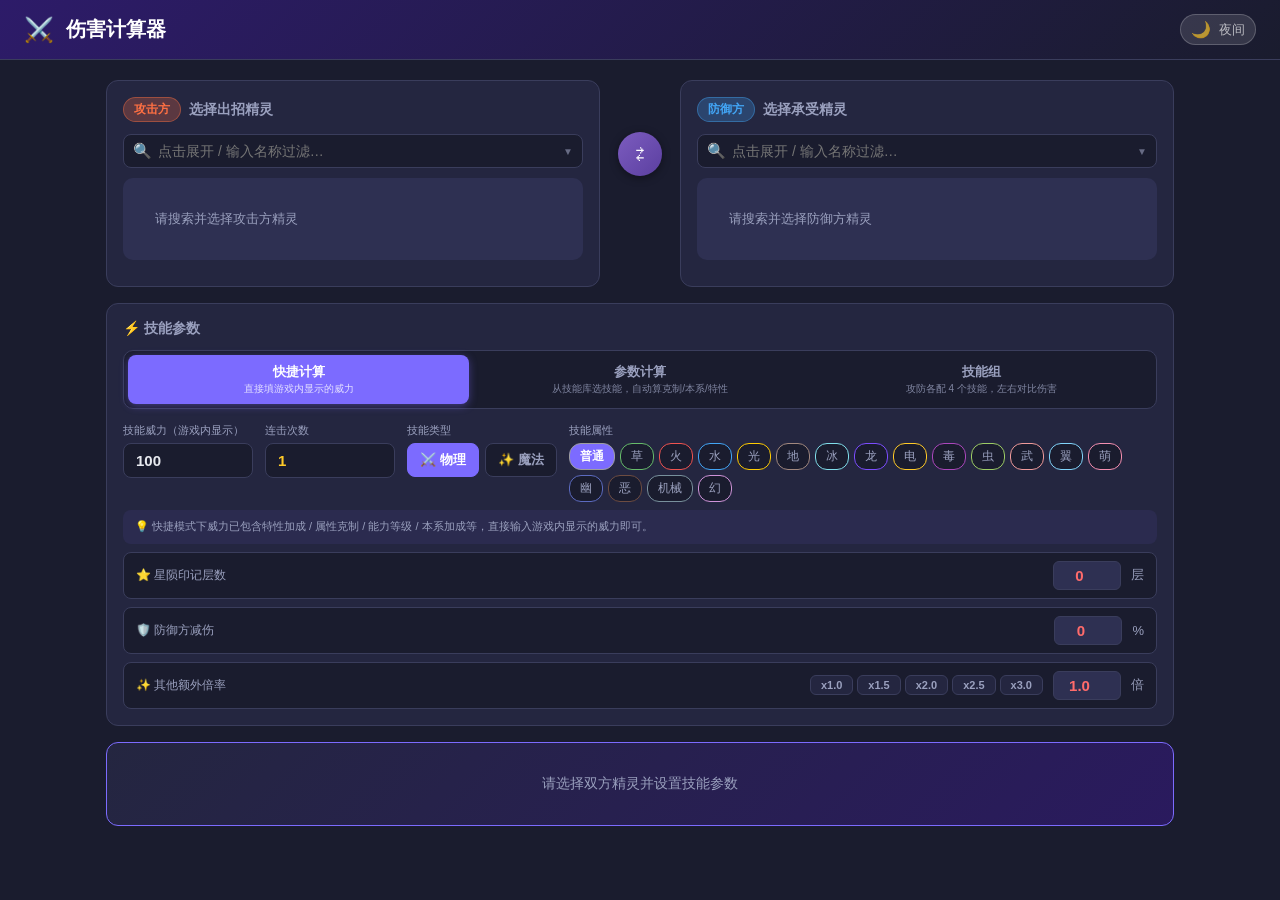
==== 9178.html @ 61784888 "修复2：9178.html 正式加入 data/spirit_skills.js 引用（技能过滤生效）" ====
<!DOCTYPE html>
<html lang="zh-CN">
<head>
  <meta charset="UTF-8">
  <meta name="viewport" content="width=device-width, initial-scale=1.0">
  <title>伤害计算器</title>
  <meta name="description" content="洛克王国 PVP 伤害计算器（精简版）：选精灵、调性格个体、配技能，即时算出伤害与击杀线。数据来自 BWiki 精灵图鉴。">
  <meta name="theme-color" content="#1a1c2e">
  <link rel="stylesheet" href="css/head.css">
</head>
<body>

<header>
  <div style="font-size:24px">⚔️</div>
  <div style="display:flex;flex-direction:column;gap:2px">
    <h1>伤害计算器</h1>
  </div>
  <div class="header-actions">
    <div class="theme-toggle" onclick="toggleTheme()">
      <span class="tt-icon" id="theme-icon">🌙</span>
      <span id="theme-label">夜间</span>
    </div>
  </div>
</header>

<div class="main">
  <div class="panels">
    <!-- 攻击方 -->
    <div class="panel" id="atk-panel">
      <div class="panel-header">
        <span class="panel-badge badge-atk">攻击方</span>
        <span class="panel-title">选择出招精灵</span>
      </div>
      <div class="search-wrap" id="atk-search-wrap">
        <span class="search-icon">🔍</span>
        <input class="search-input" id="atk-search" placeholder="点击展开 / 输入名称过滤…" autocomplete="off">
        <span class="search-arrow" id="atk-search-arrow">▼</span>
        <div class="dropdown" id="atk-dropdown"></div>
      </div>
      <div class="spirit-card" id="atk-card">
        <div class="no-spirit">请搜索并选择攻击方精灵</div>
      </div>
      <div class="nature-iv-row" id="atk-nature-row" style="display:none">
        <div class="niv-field" style="flex:1;min-width:100%">
          <div class="niv-label">性格</div>
          <select class="niv-select" id="atk-nature" onchange="recalcStats('atk');calc()">
            <option value="neutral">普通（无修正）</option>
            <optgroup label="+生命">
              <option value="沉默">沉默（+生命 -物攻）</option>
              <option value="平和">平和（+生命 -魔攻）</option>
              <option value="忧郁">忧郁（+生命 -物防）</option>
              <option value="粗心">粗心（+生命 -魔防）</option>
              <option value="踏实">踏实（+生命 -速度）</option>
            </optgroup>
            <optgroup label="+物攻">
              <option value="大胆">大胆（+物攻 -物防）</option>
              <option value="调皮">调皮（+物攻 -魔防）</option>
              <option value="勇敢">勇敢（+物攻 -速度）</option>
              <option value="逞强">逞强（+物攻 -生命）</option>
              <option value="固执">固执（+物攻 -魔攻）</option>
            </optgroup>
            <optgroup label="+魔攻">
              <option value="聪明">聪明（+魔攻 -物攻）</option>
              <option value="专注">专注（+魔攻 -物防）</option>
              <option value="偏执">偏执（+魔攻 -魔防）</option>
              <option value="冷静">冷静（+魔攻 -速度）</option>
              <option value="理性">理性（+魔攻 -生命）</option>
            </optgroup>
            <optgroup label="+速度">
              <option value="胆小">胆小（+速度 -物攻）</option>
              <option value="开朗">开朗（+速度 -魔攻）</option>
              <option value="急躁">急躁（+速度 -物防）</option>
              <option value="莽撞">莽撞（+速度 -魔防）</option>
              <option value="热情">热情（+速度 -生命）</option>
            </optgroup>
            <optgroup label="+物防">
              <option value="稳重">稳重（+物防 -物攻）</option>
              <option value="天真">天真（+物防 -魔攻）</option>
              <option value="悠闲">悠闲（+物防 -速度）</option>
              <option value="懒散">懒散（+物防 -魔防）</option>
              <option value="坦率">坦率（+物防 -生命）</option>
            </optgroup>
            <optgroup label="+魔防">
              <option value="警惕">警惕（+魔防 -物攻）</option>
              <option value="害羞">害羞（+魔防 -魔攻）</option>
              <option value="温顺">温顺（+魔防 -物防）</option>
              <option value="慎重">慎重（+魔防 -速度）</option>
              <option value="焦虑">焦虑（+魔防 -生命）</option>
            </optgroup>
          </select>
        </div>
      </div>
      <div class="stats-grid" id="atk-stats" style="display:none">
        <div class="stat-box active-atk" id="atk-stat-patk" onclick="setAtkStat('patk')" title="使用物攻出招">
          <div class="stat-left"><div class="stat-label">物攻</div><div class="stat-value atk-color" id="val-atk-patk">—</div><div class="stat-base" id="base-atk-patk"></div></div><div class="stat-iv-wrap"><div class="stat-iv-label">个体</div><button class="stat-iv-btn" id="atk-iv-patk" value="60" title="物攻个体值(0/60)，点击切换" onclick="event.stopPropagation();toggleIV('atk-iv-patk','atk')">60</button></div>
        </div>
        <div class="stat-box" id="atk-stat-matk" onclick="setAtkStat('matk')" title="使用魔攻出招">
          <div class="stat-left"><div class="stat-label">魔攻</div><div class="stat-value atk-color" id="val-atk-matk">—</div><div class="stat-base" id="base-atk-matk"></div></div><div class="stat-iv-wrap"><div class="stat-iv-label">个体</div><button class="stat-iv-btn" id="atk-iv-matk" value="60" title="魔攻个体值(0/60)，点击切换" onclick="event.stopPropagation();toggleIV('atk-iv-matk','atk')">60</button></div>
        </div>
        <div class="stat-box" style="cursor:default">
          <div class="stat-left"><div class="stat-label">速度</div><div class="stat-value" id="val-atk-spd">—</div><div class="stat-base" id="base-atk-spd"></div></div><div class="stat-iv-wrap"><div class="stat-iv-label">个体</div><button class="stat-iv-btn" id="atk-iv-spd" value="60" title="速度个体值(0/60)，点击切换" onclick="event.stopPropagation();toggleIV('atk-iv-spd','atk')">60</button></div>
        </div>
        <div class="stat-box" style="cursor:default">
          <div class="stat-left"><div class="stat-label">HP</div><div class="stat-value" id="val-atk-hp">—</div><div class="stat-base" id="base-atk-hp"></div></div><div class="stat-iv-wrap"><div class="stat-iv-label">个体</div><button class="stat-iv-btn" id="atk-iv-hp" value="0" title="HP个体值(0/60)，点击切换" onclick="event.stopPropagation();toggleIV('atk-iv-hp','atk')">0</button></div>
        </div>
        <div class="stat-box" style="cursor:default">
          <div class="stat-left"><div class="stat-label">物防</div><div class="stat-value" id="val-atk-pdef">—</div><div class="stat-base" id="base-atk-pdef"></div></div><div class="stat-iv-wrap"><div class="stat-iv-label">个体</div><button class="stat-iv-btn" id="atk-iv-pdef" value="0" title="物防个体值(0/60)，点击切换" onclick="event.stopPropagation();toggleIV('atk-iv-pdef','atk')">0</button></div>
        </div>
        <div class="stat-box" style="cursor:default">
          <div class="stat-left"><div class="stat-label">魔防</div><div class="stat-value" id="val-atk-mdef">—</div><div class="stat-base" id="base-atk-mdef"></div></div><div class="stat-iv-wrap"><div class="stat-iv-label">个体</div><button class="stat-iv-btn" id="atk-iv-mdef" value="0" title="魔防个体值(0/60)，点击切换" onclick="event.stopPropagation();toggleIV('atk-iv-mdef','atk')">0</button></div>
        </div>
      </div>
      <div class="level-row" id="atk-level-row" style="display:none">
        <span class="level-label">攻击能力等级</span>
        <button class="level-btn" onclick="changeLevel('atk','atk',-1)">−</button>
        <span class="level-val" id="atk-atklevel-val">0</span>
        <button class="level-btn" onclick="changeLevel('atk','atk',1)">+</button>
        <span class="level-multiplier" id="atk-atklevel-mult">×1.00</span>
      </div>
    </div>

    <!-- 交换 -->
    <div class="swap-col">
      <button class="swap-btn" onclick="swapSpirits()" title="交换攻防精灵">⇄</button>
    </div>

    <!-- 防御方 -->
    <div class="panel" id="def-panel">
      <div class="panel-header">
        <span class="panel-badge badge-def">防御方</span>
        <span class="panel-title">选择承受精灵</span>
      </div>
      <div class="search-wrap" id="def-search-wrap">
        <span class="search-icon">🔍</span>
        <input class="search-input" id="def-search" placeholder="点击展开 / 输入名称过滤…" autocomplete="off">
        <span class="search-arrow" id="def-search-arrow">▼</span>
        <div class="dropdown" id="def-dropdown"></div>
      </div>
      <div class="spirit-card" id="def-card">
        <div class="no-spirit">请搜索并选择防御方精灵</div>
      </div>
      <div class="nature-iv-row" id="def-nature-row" style="display:none">
        <div class="niv-field" style="flex:1;min-width:100%">
          <div class="niv-label">性格</div>
          <select class="niv-select" id="def-nature" onchange="recalcStats('def');calc()">
            <option value="neutral">普通（无修正）</option>
            <optgroup label="+生命">
              <option value="沉默">沉默（+生命 -物攻）</option>
              <option value="平和">平和（+生命 -魔攻）</option>
              <option value="忧郁">忧郁（+生命 -物防）</option>
              <option value="粗心">粗心（+生命 -魔防）</option>
              <option value="踏实">踏实（+生命 -速度）</option>
            </optgroup>
            <optgroup label="+物攻">
              <option value="大胆">大胆（+物攻 -物防）</option>
              <option value="调皮">调皮（+物攻 -魔防）</option>
              <option value="勇敢">勇敢（+物攻 -速度）</option>
              <option value="逞强">逞强（+物攻 -生命）</option>
              <option value="固执">固执（+物攻 -魔攻）</option>
            </optgroup>
            <optgroup label="+魔攻">
              <option value="聪明">聪明（+魔攻 -物攻）</option>
              <option value="专注">专注（+魔攻 -物防）</option>
              <option value="偏执">偏执（+魔攻 -魔防）</option>
              <option value="冷静">冷静（+魔攻 -速度）</option>
              <option value="理性">理性（+魔攻 -生命）</option>
            </optgroup>
            <optgroup label="+速度">
              <option value="胆小">胆小（+速度 -物攻）</option>
              <option value="开朗">开朗（+速度 -魔攻）</option>
              <option value="急躁">急躁（+速度 -物防）</option>
              <option value="莽撞">莽撞（+速度 -魔防）</option>
              <option value="热情">热情（+速度 -生命）</option>
            </optgroup>
            <optgroup label="+物防">
              <option value="稳重">稳重（+物防 -物攻）</option>
              <option value="天真">天真（+物防 -魔攻）</option>
              <option value="悠闲">悠闲（+物防 -速度）</option>
              <option value="懒散">懒散（+物防 -魔防）</option>
              <option value="坦率">坦率（+物防 -生命）</option>
            </optgroup>
            <optgroup label="+魔防">
              <option value="警惕">警惕（+魔防 -物攻）</option>
              <option value="害羞">害羞（+魔防 -魔攻）</option>
              <option value="温顺">温顺（+魔防 -物防）</option>
              <option value="慎重">慎重（+魔防 -速度）</option>
              <option value="焦虑">焦虑（+魔防 -生命）</option>
            </optgroup>
          </select>
        </div>
      </div>
      <div class="stats-grid" id="def-stats" style="display:none">
        <div class="stat-box active-def" id="def-stat-pdef" onclick="setDefStat('pdef')" title="使用物防承受">
          <div class="stat-left"><div class="stat-label">物防</div><div class="stat-value def-color" id="val-def-pdef">—</div><div class="stat-base" id="base-def-pdef"></div></div><div class="stat-iv-wrap"><div class="stat-iv-label">个体</div><button class="stat-iv-btn" id="def-iv-def" value="0" title="物防个体值(0/60)，点击切换" onclick="event.stopPropagation();toggleIV('def-iv-def','def')">0</button></div>
        </div>
        <div class="stat-box" id="def-stat-mdef" onclick="setDefStat('mdef')" title="使用魔防承受">
          <div class="stat-left"><div class="stat-label">魔防</div><div class="stat-value def-color" id="val-def-mdef">—</div><div class="stat-base" id="base-def-mdef"></div></div><div class="stat-iv-wrap"><div class="stat-iv-label">个体</div><button class="stat-iv-btn" id="def-iv-mdef" value="0" title="魔防个体值(0/60)，点击切换" onclick="event.stopPropagation();toggleIV('def-iv-mdef','def')">0</button></div>
        </div>
        <div class="stat-box" style="cursor:default">
          <div class="stat-left"><div class="stat-label">速度</div><div class="stat-value" id="val-def-spd">—</div><div class="stat-base" id="base-def-spd"></div></div><div class="stat-iv-wrap"><div class="stat-iv-label">个体</div><button class="stat-iv-btn" id="def-iv-spd" value="0" title="速度个体值(0/60)，点击切换" onclick="event.stopPropagation();toggleIV('def-iv-spd','def')">0</button></div>
        </div>
        <div class="stat-box" style="cursor:default">
          <div class="stat-left"><div class="stat-label">HP</div><div class="stat-value" id="val-def-hp">—</div><div class="stat-base" id="base-def-hp"></div></div><div class="stat-iv-wrap"><div class="stat-iv-label">个体</div><button class="stat-iv-btn" id="def-iv-hp" value="60" title="HP个体值(0/60)，点击切换" onclick="event.stopPropagation();toggleIV('def-iv-hp','def')">60</button></div>
        </div>
        <div class="stat-box" style="cursor:default">
          <div class="stat-left"><div class="stat-label">物攻</div><div class="stat-value" id="val-def-patk">—</div><div class="stat-base" id="base-def-patk"></div></div><div class="stat-iv-wrap"><div class="stat-iv-label">个体</div><button class="stat-iv-btn" id="def-iv-patk" value="0" title="物攻个体值(0/60)，点击切换" onclick="event.stopPropagation();toggleIV('def-iv-patk','def')">0</button></div>
        </div>
        <div class="stat-box" style="cursor:default">
          <div class="stat-left"><div class="stat-label">魔攻</div><div class="stat-value" id="val-def-matk">—</div><div class="stat-base" id="base-def-matk"></div></div><div class="stat-iv-wrap"><div class="stat-iv-label">个体</div><button class="stat-iv-btn" id="def-iv-matk" value="0" title="魔攻个体值(0/60)，点击切换" onclick="event.stopPropagation();toggleIV('def-iv-matk','def')">0</button></div>
        </div>
      </div>
      <div class="level-row" id="def-level-row" style="display:none">
        <span class="level-label">防御能力等级</span>
        <button class="level-btn" onclick="changeLevel('def','def',-1)">−</button>
        <span class="level-val" id="def-deflevel-val">0</span>
        <button class="level-btn" onclick="changeLevel('def','def',1)">+</button>
        <span class="level-multiplier" id="def-deflevel-mult">×1.00</span>
      </div>
    </div>
  </div>

  <!-- 技能参数 -->
  <div class="skill-panel">
    <h3>⚡ 技能参数</h3>
    <div class="mode-tabs">
      <button class="mode-tab active" id="tab-modea" onclick="switchMode('A')">
        快捷计算
        <span class="tab-sub">直接填游戏内显示的威力</span>
      </button>
      <button class="mode-tab" id="tab-modeb" onclick="switchMode('B')">
        参数计算
        <span class="tab-sub">从技能库选技能，自动算克制/本系/特性</span>
      </button>
      <button class="mode-tab" id="tab-modefull" onclick="switchMode('FULL')">
        技能组
        <span class="tab-sub">攻防各配 4 个技能，左右对比伤害</span>
      </button>
    </div>

    <!-- 模式 A -->
    <div class="mode-section active" id="section-modea">
      <div class="skill-row">
        <div class="skill-field" style="flex:0 0 130px">
          <div class="field-label">技能威力（游戏内显示）</div>
          <input class="field-input" id="power-input" type="number" min="1" max="9999" value="100" oninput="calc()">
        </div>
        <div class="skill-field" style="flex:0 0 110px">
          <div class="field-label">连击次数</div>
          <input class="field-input" id="hits-input" type="number" min="1" max="10" value="1" oninput="calc()" style="color:#ffca28">
        </div>
        <div class="skill-field" style="flex:0 0 150px">
          <div class="field-label">技能类型</div>
          <div class="atk-toggle">
            <button class="atk-toggle-btn active" id="btn-physical" onclick="setSkillType('physical')">⚔️ 物理</button>
            <button class="atk-toggle-btn" id="btn-magical" onclick="setSkillType('magical')">✨ 魔法</button>
          </div>
        </div>
        <div class="skill-field">
          <div class="field-label">技能属性</div>
          <div class="type-selector" id="skill-type-selector-a"></div>
        </div>
      </div>
      <div class="tip-box">💡 快捷模式下威力已包含特性加成 / 属性克制 / 能力等级 / 本系加成等，直接输入游戏内显示的威力即可。</div>
      <div class="reduce-row">
        <span class="reduce-label">⭐ 星陨印记层数</span>
        <input class="reduce-input" type="number" id="star-marks-a" min="0" max="100" value="0" oninput="calc()" placeholder="0">
        <span style="font-size:13px;color:var(--text2)">层</span>
      </div>
      <div class="reduce-row">
        <span class="reduce-label">🛡️ 防御方减伤</span>
        <input class="reduce-input" type="number" id="def-reduce" min="0" max="99" value="0" oninput="calc()" placeholder="0">
        <span style="font-size:13px;color:var(--text2)">%</span>
      </div>
      <div class="reduce-row">
        <span class="reduce-label">✨ 其他额外倍率</span>
        <div style="display:flex;gap:4px">
          <button class="quick-mult-btn" onclick="document.getElementById('extra-mult-a').value=1.0;calc()">x1.0</button>
          <button class="quick-mult-btn" onclick="document.getElementById('extra-mult-a').value=1.5;calc()">x1.5</button>
          <button class="quick-mult-btn" onclick="document.getElementById('extra-mult-a').value=2.0;calc()">x2.0</button>
          <button class="quick-mult-btn" onclick="document.getElementById('extra-mult-a').value=2.5;calc()">x2.5</button>
          <button class="quick-mult-btn" onclick="document.getElementById('extra-mult-a').value=3.0;calc()">x3.0</button>
        </div>
        <input class="reduce-input" type="number" id="extra-mult-a" min="0.1" max="10" step="0.05" value="1.0" oninput="calc()">
        <span style="font-size:13px;color:var(--text2)">倍</span>
      </div>
    </div>

    <!-- 模式 B -->
    <div class="mode-section" id="section-modeb">
      <div class="skill-row">
        <div class="skill-field">
          <div class="field-label">从技能库选择技能</div>
          <div class="skill-lib-wrap" id="skill-combo-wrap">
            <div style="position:relative">
              <input class="skill-lib-search" id="skill-combo-input" placeholder="点击展开 / 输入名称过滤…" autocomplete="off" oninput="onSkillComboInput()" onfocus="onSkillComboFocus()" readonly style="padding-right:28px;cursor:pointer">
              <span style="position:absolute;right:10px;top:50%;transform:translateY(-50%);font-size:10px;opacity:.5;pointer-events:none" id="skill-combo-arrow">▼</span>
            </div>
            <div class="skill-lib-dropdown" id="skill-combo-dropdown"></div>
          </div>
          <div id="skill-selected-info" style="font-size:12px;color:var(--text2);margin-top:5px">未选择技能</div>
        </div>
        <div class="skill-field" style="flex:0 0 150px">
          <div class="field-label">技能类型（自动同步）</div>
          <div class="atk-toggle">
            <button class="atk-toggle-btn active" id="btn-physical-b" onclick="setSkillType('physical')">⚔️ 物理</button>
            <button class="atk-toggle-btn" id="btn-magical-b" onclick="setSkillType('magical')">✨ 魔法</button>
          </div>
        </div>
        <div class="skill-field">
          <div class="field-label">技能属性（自动同步）</div>
          <div class="type-selector" id="skill-type-selector-b"></div>
        </div>
      </div>

      <div style="display:flex;flex-wrap:wrap;align-items:flex-start;gap:10px;margin-top:10px">
        <div class="mult-box" style="flex:0 0 150px">
          <div class="mult-box-label">基础威力（技能库）</div>
          <input class="mult-box-input" type="number" id="base-power-b" value="100" min="1" max="9999" oninput="calc()" style="color:var(--atk-color)">
        </div>
        <div class="mult-box" style="flex:0 0 110px">
          <div class="mult-box-label">连击次数</div>
          <input class="mult-box-input" type="number" id="hits-input-b" value="1" min="1" max="10" oninput="calc()" style="color:#ffca28">
        </div>
        <div class="mult-box" style="flex:0 0 110px">
          <div class="mult-box-label">其他额外倍率</div>
          <input class="mult-box-input" type="number" id="extra-mult-b" min="0.1" max="10" step="0.05" value="1.0" oninput="calc()">
        </div>
        <div id="power-tip-b" class="power-tip-box" style="flex:1;min-width:220px;display:none"></div>
      </div>

      <!-- 特性双面板 -->
      <div class="trait-panels-row">
        <div class="trait-panel trait-panel-atk">
          <div class="trait-panel-header">⚡ 攻方特性（自动判断）</div>
          <div class="trait-panel-body">
            <div class="trait-name-row atk-color" id="trait-atk-name-b">暂无特性</div>
            <div class="trait-desc-text" id="trait-atk-desc-b">选择攻击方精灵后自动显示</div>
            <div class="trait-mult-row">
              <span class="trait-mult-label">特性倍率</span>
              <input class="trait-mult-input atk" type="number" id="trait-mult-b" value="1.0" min="0" max="10" step="0.05" oninput="calc()">
              <button class="trait-reset-btn" onclick="document.getElementById('trait-mult-b').value=1.0;calc()">重置</button>
            </div>
            <div class="trait-cond-area" id="trait-atk-cond-b"></div>
          </div>
        </div>
        <div class="trait-panel trait-panel-def">
          <div class="trait-panel-header">🛡️ 防方特性（自动判断）</div>
          <div class="trait-panel-body">
            <div class="trait-name-row def-color" id="trait-def-name-b">暂无特性</div>
            <div class="trait-desc-text" id="trait-def-desc-b">选择防御方精灵后自动显示</div>
            <div class="trait-mult-row">
              <span class="trait-mult-label">特性倍率</span>
              <input class="trait-mult-input def" type="number" id="trait-def-mult-b" value="1.0" min="0" max="10" step="0.05" oninput="calc()">
              <button class="trait-reset-btn" onclick="document.getElementById('trait-def-mult-b').value=1.0;calc()">重置</button>
            </div>
            <div class="trait-cond-area" id="trait-def-cond-b"></div>
          </div>
        </div>
      </div>

      <!-- 自动同步倍率 -->
      <div class="mult-grid" style="grid-template-columns:repeat(4,1fr)">
        <div class="mult-box">
          <div class="mult-box-label">属性克制倍率（自动）</div>
          <input class="mult-box-input" type="number" id="type-eff-b" value="1.0" min="0" max="3" step="0.25" oninput="calc()" style="color:#ff6464">
        </div>
        <div class="mult-box">
          <div class="mult-box-label">本系加成 STAB（自动）</div>
          <input class="mult-box-input" type="number" id="stab-mult-b" value="1.0" min="0.1" max="5" step="0.05" oninput="calc()" style="color:#ffd700">
        </div>
        <div class="mult-box">
          <div class="mult-box-label">攻击能级倍率（自动）</div>
          <input class="mult-box-input" type="number" id="atk-level-mult-b" value="1.0" min="0.1" max="5" step="0.05" oninput="calc()" style="color:var(--accent)">
        </div>
        <div class="mult-box">
          <div class="mult-box-label">防御能级倍率（自动）</div>
          <input class="mult-box-input" type="number" id="def-level-mult-b" value="1.0" min="0.1" max="5" step="0.05" oninput="calc()" style="color:var(--def-color)">
        </div>
      </div>
      <div class="tip-box">💡 上面四项在选精灵 / 切属性 / 调能力等级时自动填入，也可手动改。双重克制上限 ×3，双重抵抗下限 ×0.25。</div>

      <div class="reduce-row">
        <span class="reduce-label">⭐ 星陨印记层数</span>
        <input class="reduce-input" type="number" id="star-marks-b" min="0" max="100" value="0" oninput="calc()" placeholder="0">
        <span style="font-size:13px;color:var(--text2)">层</span>
      </div>
      <div class="reduce-row">
        <span class="reduce-label">🛡️ 防御方减伤</span>
        <input class="reduce-input" type="number" id="def-reduce-b" min="0" max="99" value="0" oninput="calc()" placeholder="0">
        <span style="font-size:13px;color:var(--text2)">%</span>
      </div>
    </div>

    <!-- 模式 FULL：技能组 -->
    <div class="mode-section" id="section-modefull">
      <div class="full-skill-panel">
        <div class="full-skill-side">
          <div class="full-skill-side-title">⚔️ 攻击方技能 <span id="full-atk-name" style="color:var(--atk-color);font-weight:700">未选择精灵</span></div>
          <div id="full-atk-skills"></div>
        </div>
        <div class="full-skill-side">
          <div class="full-skill-side-title">🛡️ 防御方技能 <span id="full-def-name" style="color:var(--def-color);font-weight:700">未选择精灵</span></div>
          <div id="full-def-skills"></div>
        </div>
      </div>

      <!-- 特性双面板（技能组） -->
      <div class="trait-panels-row" style="margin-top:12px">
        <div class="trait-panel trait-panel-atk">
          <div class="trait-panel-header">⚡ 攻方特性（自动判断）</div>
          <div class="trait-panel-body">
            <div class="trait-name-row atk-color" id="trait-atk-name-full">暂无特性</div>
            <div class="trait-desc-text" id="trait-atk-desc-full">选择攻击方精灵后自动显示</div>
            <div class="trait-mult-row">
              <span class="trait-mult-label">特性倍率</span>
              <input class="trait-mult-input atk" type="number" id="trait-mult-full" value="1.0" min="0" max="10" step="0.05" oninput="calcFull()">
              <button class="trait-reset-btn" onclick="document.getElementById('trait-mult-full').value=1.0;calcFull()">重置</button>
            </div>
            <div class="trait-cond-area" id="trait-atk-cond-full"></div>
          </div>
        </div>
        <div class="trait-panel trait-panel-def">
          <div class="trait-panel-header">🛡️ 防方特性（自动判断）</div>
          <div class="trait-panel-body">
            <div class="trait-name-row def-color" id="trait-def-name-full">暂无特性</div>
            <div class="trait-desc-text" id="trait-def-desc-full">选择防御方精灵后自动显示</div>
            <div class="trait-mult-row">
              <span class="trait-mult-label">特性倍率</span>
              <input class="trait-mult-input def" type="number" id="trait-def-mult-full" value="1.0" min="0" max="10" step="0.05" oninput="calcFull()">
              <button class="trait-reset-btn" onclick="document.getElementById('trait-def-mult-full').value=1.0;calcFull()">重置</button>
            </div>
            <div class="trait-cond-area" id="trait-def-cond-full"></div>
          </div>
        </div>
      </div>
      <div style="display:flex;flex-wrap:wrap;gap:8px;margin-top:8px;align-items:flex-end">
        <div class="mult-box" style="min-width:110px;flex:0 0 auto">
          <div class="mult-box-label">其他额外倍率</div>
          <input class="mult-box-input" type="number" id="extra-mult-full" value="1.0" min="0.1" max="10" step="0.05" oninput="calcFull()">
        </div>
        <div class="mult-box" style="min-width:110px;flex:0 0 auto">
          <div class="mult-box-label">⭐ 星陨印记层数</div>
          <input class="mult-box-input" type="number" id="star-marks-full" min="0" max="100" value="0" oninput="calcFull()" placeholder="0">
        </div>
        <div class="mult-box" style="min-width:110px;flex:0 0 auto">
          <div class="mult-box-label">🛡️ 防御方减伤 %</div>
          <input class="mult-box-input" type="number" id="def-reduce-full" min="0" max="99" value="0" oninput="calcFull()" placeholder="0">
        </div>
        <div class="trait-hint-box" style="flex:1;min-width:160px">
          <b>💡</b> 攻防双方的 4 个技能都会按各自属性/本系/克制/特性独立计算。<br>
          点击任一技能行看详细拆解；防御方技能会用于「偏振」类特性的自动判定。
        </div>
      </div>
      <div class="result-panel" id="full-result-panel" style="margin-top:16px">
        <div style="color:var(--text2);font-size:14px;text-align:center;padding:12px">请选择双方精灵并配置技能</div>
      </div>
    </div>
  </div>

  <!-- 结果 -->
  <div class="result-panel" id="result-panel">
    <div style="color:var(--text2);font-size:14px;text-align:center;padding:12px">请选择双方精灵并设置技能参数</div>
  </div>
</div>

<!-- 游戏数据 -->
<script src="data/spirits.js"></script>
<script src="data/skills.js"></script>
<script src="data/type.js"></script>
<script src="data/pinyin.js"></script>
  <script src="data/spirit_skills.js"></script>

<script>
function toPinyin(str){
  return Array.from(str).map(function(c){return PINYIN_MAP[c]||c;}).join("");
}
function toInitials(str){
  return Array.from(str).map(function(c){return PINYIN_MAP[c]?PINYIN_MAP[c][0]:c;}).join("");
}
function matchQuery(name, q){
  if(!q) return false;
  var ql = q.toLowerCase();
  if(name.indexOf(q)!==-1) return true;
  var py = toPinyin(name).toLowerCase();
  if(py.indexOf(ql)!==-1) return true;
  var ini = toInitials(name).toLowerCase();
  if(ini.indexOf(ql)!==-1) return true;
  return false;
}

// 愿力冲击（全属性，每属性一条，k="双攻"表示取较高攻）
['普通','草','火','水','光','地','冰','龙','电','毒','虫','武','翼','萌','幽','恶','机械','幻'].forEach(t => SKILLS.push({"n":"愿力冲击("+t+")","a":t,"p":80,"k":"双攻","c":3}));

const SORTED_SPIRITS = SPIRITS;

// ============================================================
// STATE
// ============================================================
let state = {
  atk: null, def: null,
  atkStat: 'patk', defStat: 'pdef',
  atkAtkLevel: 0, atkDefLevel: 0,
  defAtkLevel: 0, defDefLevel: 0,
  skillType: 'physical',
  skillAttr: '普通',
  mode: 'A',
  selectedSkillName: '',
};

// 技能组：每侧 4 个技能槽，元素形如 { skill, hits, power } 或 null
const fullState = {
  atk: [null, null, null, null],
  def: [null, null, null, null],
  atkSel: -1,
  defSel: -1,
};

const f1 = v => String(Math.floor(v));
const f2 = v => v.toFixed(2);
const f3 = v => v.toFixed(3);

// ============================================================
// STAT CALCULATION  (species value → real stat)
// HP:    (sv*1.7 + iv*0.85 + 70) * nature + 100
// Other: (sv*1.1 + iv*0.55 + 10) * nature + 50
// ============================================================
function calcRealStat(sv, iv, nature, isHp) {
  iv = Math.max(0, Math.min(100, iv));
  // 种族值=105、无个体(iv=0)、无性格加成(nature=1.0) 时，中间值向下取整
  const baseRounder = (sv === 105 && iv === 0 && nature === 1.0) ? Math.floor : Math.round;
  if (isHp) return Math.round((sv * 1.7 + iv * 0.85 + 70) * nature + 100);
  const base = baseRounder(sv * 1.1 + iv * 0.55 + 10);
  return Math.round(base * nature + 50);
}

function readIV(id) {
  const raw = document.getElementById(id).value;
  if (raw === '' || raw === null) return 50; // 空时默认50
  return Math.max(0, Math.min(100, parseInt(raw, 10) || 0));
}

function setIv(id, v) {
  const el = document.getElementById(id);
  if (!el) return;
  v = Math.max(0, Math.min(100, parseInt(v, 10) || 0));
  el.value = v;
  el.textContent = v;
}

// 点击个体值按钮：当前为 0 则切到 60，否则（含 60）切回 0
function toggleIV(id, side) {
  const el = document.getElementById(id);
  if (!el) return;
  const cur = parseInt(el.value, 10) || 0;
  setIv(id, cur === 0 ? 60 : 0);
  recalcStats(side);
  calc();
}

// ============================================================
// 攻方特性倍率计算
// ============================================================
function calcAtkTraitMult(atk, def, skill, opts) {
  opts = opts || {};
  const atkTr = atk ? atk.tr : null;
  if (!skill || skill.k === '状态') return { mult:1, desc:'状态技能无伤害', needsInput:[] };
  const skAttr = skill.a || '';
  const skCost = skill.c || 0;
  const atkA1 = atk ? (atk.a1 || '') : '';
  const atkA2 = atk ? (atk.a2 || '') : '';
  const defA1 = def ? (def.a1 || '') : '';
  const defA2 = def ? (def.a2 || '') : '';

  let mult = 1.0;
  const desc = [];

  if (atkTr) {
    switch(atkTr) {
      case '挺起胸脖': case '“国王”的威严':
        if (skCost === 1) { mult *= 1.5; desc.push('能耗1→威力×1.5'); } break;
      case '勇敢':
        if (skCost > 3) { mult *= 1.4; desc.push('能耗>3→威力×1.4'); } break;
      case '顺风':
        if (opts.faster) { mult *= 1.5; desc.push('先手→威力×1.5'); } break;
      case '破空':
        if (opts.faster) { mult *= 1.75; desc.push('先手→威力×1.75'); } break;
      case '目空': case '夺目':
        if (skAttr && skAttr !== '光') { mult *= 1.25; desc.push('非光系→威力×1.25'); } break;
      case '涂鸦':
        if (skAttr && skAttr !== atkA1 && skAttr !== atkA2) { mult *= 1.5; desc.push('非本系→威力×1.5'); } break;
      case '不移':
        if (opts.noEffect !== false) { mult *= 1.3; desc.push('无额外效果→威力×1.3'); } break;
      case '圣火骑士':
        if (opts.activated) { mult *= 2.0; desc.push('应对成功后→威力×2.0'); } break;
      case '专注力':
        if (opts.activated) { mult *= 2.0; desc.push('入场首回合→物攻×2.0'); } break;
      case '全神贯注': {
        if (opts.activated) {
          const n = Math.max(0,Math.min(5,opts.stackCount||0));
          const r = 1.0+(5-n)*0.2; mult *= r;
          desc.push('全神贯注(已行动'+n+'次)→物攻×'+r.toFixed(2));
        } break;
      }
      case '助燃':
        if (opts.activated) { mult *= 1.2; desc.push('助燃激活→双攻×1.2'); } break;
      case '爆燃':
        if (opts.activated) { mult *= 1.3; desc.push('爆燃激活→双攻×1.3'); } break;
      case '观星':
        if (skAttr==='地'&&(opts.stackCount||0)>0){const m=1+0.15*opts.stackCount;mult*=m;desc.push('观星'+opts.stackCount+'层→威力×'+m.toFixed(2));} break;
      case '坠星':
        if((opts.stackCount||0)>0){const m=1+0.15*opts.stackCount;mult*=m;desc.push('坠星'+opts.stackCount+'层→威力×'+m.toFixed(2));} break;
      case '蓄电池':
        if((opts.stackCount||0)>0){const m=1+0.2*opts.stackCount;mult*=m;desc.push('蓄电池入场'+opts.stackCount+'次→双攻×'+m.toFixed(2));} break;
      case '超级电池':
        if((opts.stackCount||0)>0){const m=1+0.3*opts.stackCount;mult*=m;desc.push('超级电池'+opts.stackCount+'次→双攻×'+m.toFixed(2));} break;
      case '冰钻':
        if((opts.enemyTotalCost||0)>0){const m=1+0.1*opts.enemyTotalCost;mult*=m;desc.push('冰钻(敌总能耗'+opts.enemyTotalCost+')→威力×'+m.toFixed(2));} break;
      case '月光审判':
        if(def&&def.st&&def.st.includes('首领')){mult*=2.0;desc.push('敌方首领血脉→威力×2.0');} break;
      case '绒粉星光': {
        const st=(defA1===atkA1||defA1===atkA2||defA2===atkA1||defA2===atkA2);
        if(def&&!st){mult*=2.0;desc.push('敌非本系血脉→威力×2.0');} break;
      }
      case '天通地明':
        if(opts.enemyIsPolluted){mult*=2.0;desc.push('敌污染血脉→威力×2.0');} break;
      case '变形活画': case '画间沉鐵兽':
        if((opts.enemyBuff||0)>0){const m=1+0.1*opts.enemyBuff;mult*=m;desc.push('敌'+opts.enemyBuff+'层增益→威力×'+m.toFixed(2));} break;
      case '悔悯':
        if((opts.stackCount||0)>0){const m=1+0.3*opts.stackCount;mult*=m;desc.push(opts.stackCount+'只力竭→双攻×'+m.toFixed(2));} break;
      case '悝亡':
        if((opts.stackCount||0)>0){const m=1+0.3*opts.stackCount;mult*=m;desc.push(opts.stackCount+'只力竭→双攻×'+m.toFixed(2));} break;
      case '壮胆':
        if(opts.activated){mult*=1.5;desc.push('队伍有虫系→双攻×1.5');} break;
      case '虫群鼓舞':
        if((opts.stackCount||0)>0){const m=1+0.1*opts.stackCount;mult*=m;desc.push(opts.stackCount+'只虫系→攻防速×'+m.toFixed(2));} break;
      case '虫群突袭':
        if((opts.stackCount||0)>0){const m=1+0.15*opts.stackCount;mult*=m;desc.push(opts.stackCount+'只虫系→攻防速×'+m.toFixed(2));} break;
      case '得寸进尺':
        if(opts.rainy){mult*=2.0;desc.push('雨天→双攻×2.0');} break;
      case '最好的伙伴':
        if(opts.activated){mult*=1.2;desc.push('克制触发后→攻防速×1.2');} break;
      case '指挥家':
        if((opts.stackCount||0)>0){const m=1+0.2*opts.stackCount;mult*=m;desc.push('应对'+opts.stackCount+'次→双攻×'+m.toFixed(2));} break;
      case '身经百练':
        if((opts.stackCount||0)>0&&(skAttr==='水'||skAttr==='武')){const m=1+0.2*opts.stackCount;mult*=m;desc.push('应对'+opts.stackCount+'次→水/武威力×'+m.toFixed(2));} break;
      case '恶魔的晚宴':
        if((opts.stackCount||0)>0){const m=1+0.5*opts.stackCount;mult*=m;desc.push('击败'+opts.stackCount+'只→双攻×'+m.toFixed(2));} break;
      case '鼓气':
        if(skCost===3&&opts.activated){mult*=1.2;desc.push('能耗3→攻防×1.2');} break;
      case '三鼓作气':
        if(skCost===3&&(opts.stackCount||0)>0){const m=1+0.2*opts.stackCount;mult*=m;desc.push('三鼓'+opts.stackCount+'次→攻防×'+m.toFixed(2));} break;
      case '水翅飞升':
        if(skCost===0){mult*=1.3;desc.push('能耗0→威力×1.3');} break;
    }
  }

  return {
    mult,
    desc: desc.length>0 ? desc.join('；') : (atkTr ? '特性对此技能无直接伤害加成' : '无特性'),
    needsInput: getTraitNeedsInput(atkTr, null, skill),
  };
}

// ============================================================
// 防方特性倍率计算
// ============================================================
function calcDefTraitMult(atk, def, skill, opts) {
  opts = opts || {};
  const defTr = def ? def.tr : null;
  if (!skill || skill.k === '状态') return { mult:1, desc:'状态技能无伤害', needsInput:[] };
  const skAttr = skill.a || '';
  const atkA1 = atk ? (atk.a1 || '') : '';
  const atkA2 = atk ? (atk.a2 || '') : '';

  let mult = 1.0;
  const desc = [];

  if (defTr) {
    // 偏振：防御方携带了与攻击技能同属性的技能时，受该属性攻击伤害-40%（×0.6）
    if (defTr === '偏振') {
      const autoCarry = checkDefCarriesAttr(def, skAttr);
      const defCarries = autoCarry !== null ? autoCarry : (opts.defCarriesSameAttr !== undefined ? opts.defCarriesSameAttr : false);
      if (defCarries) {
        mult *= 0.6;
        desc.push('防御方携带'+skAttr+'系技能，受该系攻击-40%→×0.6');
      }
    }
    // 完全偏振：同上条件，伤害×0.5
    if (defTr === '完全偏振') {
      const autoCarry = checkDefCarriesAttr(def, skAttr);
      const defCarries = autoCarry !== null ? autoCarry : (opts.defCarriesSameAttr !== undefined ? opts.defCarriesSameAttr : false);
      if (defCarries) {
        mult *= 0.5;
        desc.push('防御方携带'+skAttr+'系技能，受该系攻击-50%→×0.5');
      }
    }
    // 绝对秩序：攻击技能属性不在攻击方精灵自身属性(a1/a2)内时触发，伤害-50%
    if (defTr === '绝对秩序') {
      const isAtkNativeType = skAttr === atkA1 || (atkA2 && skAttr === atkA2);
      if (!isAtkNativeType) {
        mult *= 0.5;
        desc.push('攻击方使用非本系技能，伤害-50%→×0.5');
      }
    }
  }

  return {
    mult,
    desc: desc.length>0 ? desc.join('；') : (defTr ? '特性对此技能无直接减伤' : '无特性'),
    needsInput: getDefTraitNeedsInput(defTr, skill),
  };
}

function getDefTraitNeedsInput(defTr, skill) {
  const fields = [];
  const skAttr = skill ? skill.a : '';
  if (defTr === '偏振' || defTr === '完全偏振') {
    fields.push({ id:'defCarriesSameAttr', label:'防御方携带了'+skAttr+'系技能', type:'checkbox', key:'defCarriesSameAttr', def:true, onlyIfNoAuto:true });
  }
  return fields;
}

// 防御方是否携带了指定属性的技能：优先从技能组槽位自动判断，
// 槽位为空（无法判断）时返回 null，交由用户复选框决定
function checkDefCarriesAttr(defSpirit, attr) {
  if (!defSpirit || !attr) return null;
  const side = defSpirit === state.def ? 'def' : 'atk';
  const slots = fullState[side];
  if (slots) {
    for (const slot of slots) {
      if (slot && slot.skill && slot.skill.a === attr) return true;
    }
    const hasAny = slots.some(s => s && s.skill);
    if (hasAny) return false;
  }
  return null;
}

// 计算防御方技能槽总能耗（冰钻特性自动计算用）
function calcDefTotalCost(defSpirit) {
  if (!defSpirit) return 0;
  const side = defSpirit === state.def ? 'def' : 'atk';
  const slots = fullState[side];
  if (!slots) return 0;
  let total = 0;
  slots.forEach(slot => { if (slot && slot.skill && slot.skill.c !== undefined) total += (slot.skill.c || 0); });
  return total;
}

function getTraitNeedsInput(atkTr, defTr, skill) {
  const fields = [];
  const skAttr = skill ? skill.a : '';
  if (atkTr === '顺风' || atkTr === '破空')
    fields.push({ id:'trait-opt-faster', label:'先手攻击（攻方速度更高）', type:'checkbox', key:'faster', def:false });
  if (atkTr === '圣火骑士' || atkTr === '最好的伙伴')
    fields.push({ id:'trait-opt-activated', label:'条件已触发', type:'checkbox', key:'activated', def:false });
  if (atkTr === '专注力' || atkTr === '全神贯注')
    fields.push({ id:'trait-opt-activated', label:'特性激活（首回合）', type:'checkbox', key:'activated', def:true });
  if (atkTr === '全神贯注')
    fields.push({ id:'trait-opt-stacks', label:'已行动次数(0-5)', type:'number', key:'stackCount', def:0, min:0, max:5 });
  if (atkTr === '助燃' || atkTr === '爆燃')
    fields.push({ id:'trait-opt-activated', label:'已使用过火系技能', type:'checkbox', key:'activated', def:false });
  if (atkTr === '观星' || atkTr === '坠星')
    fields.push({ id:'trait-opt-stacks', label:'敌方星陨印记层数(0-20)', type:'number', key:'stackCount', def:0, min:0, max:20 });
  if (atkTr === '冰钻')
    fields.push({ id:'trait-opt-stacks', label:'敌方携带技能总能耗', type:'number', key:'enemyTotalCost', def:0, min:0, max:20 });
  if (atkTr === '变形活画' || atkTr === '画间沉鐵兽')
    fields.push({ id:'trait-opt-stacks', label:'敌方当前增益层数', type:'number', key:'enemyBuff', def:0, min:0, max:20 });
  if (atkTr === '蓄电池' || atkTr === '超级电池')
    fields.push({ id:'trait-opt-stacks', label:'已入场次数(0-5)', type:'number', key:'stackCount', def:0, min:0, max:5 });
  if (atkTr === '悔悯' || atkTr === '悝亡')
    fields.push({ id:'trait-opt-stacks', label:'力竭精灵数量(0-5)', type:'number', key:'stackCount', def:0, min:0, max:5 });
  if (atkTr === '壮胆')
    fields.push({ id:'trait-opt-activated', label:'队伍存在虫系精灵', type:'checkbox', key:'activated', def:true });
  if (atkTr === '虫群鼓舞' || atkTr === '虫群突袭')
    fields.push({ id:'trait-opt-stacks', label:'队伍中其他虫系精灵数(0-5)', type:'number', key:'stackCount', def:0, min:0, max:5 });
  if (atkTr === '得寸进尺')
    fields.push({ id:'trait-opt-activated', label:'天气为雨天', type:'checkbox', key:'rainy', def:false });
  if (atkTr === '指挥家' || atkTr === '三鼓作气')
    fields.push({ id:'trait-opt-stacks', label:'已累积触发次数', type:'number', key:'stackCount', def:0, min:0, max:10 });
  if (atkTr === '身经百练' && (skAttr === '水' || skAttr === '武'))
    fields.push({ id:'trait-opt-stacks', label:'己方应对成功次数', type:'number', key:'stackCount', def:0, min:0, max:10 });
  if (atkTr === '恶魔的晚宴')
    fields.push({ id:'trait-opt-stacks', label:'本场已击败敌方精灵数(0-5)', type:'number', key:'stackCount', def:0, min:0, max:5 });
  if (atkTr === '天通地明')
    fields.push({ id:'trait-opt-activated', label:'敌方是污染血脉', type:'checkbox', key:'enemyIsPolluted', def:false });
  return fields;
}

function readTraitOptsByMode(mode, side) {
  const opts = {};
  const prefixNew = side ? `trait-opt-${mode}-${side}-` : null;
  const prefixOld = `trait-opt-${mode}-`;
  const prefixAtk = !side ? `trait-opt-${mode}-atk-` : null;
  const prefixDef = !side ? `trait-opt-${mode}-def-` : null;
  function readEl(k) {
    return (prefixNew && document.getElementById(prefixNew + k))
        || (prefixAtk && document.getElementById(prefixAtk + k))
        || (prefixDef && document.getElementById(prefixDef + k))
        || document.getElementById(prefixOld + k);
  }
  ['faster','activated','rainy','enemyIsPolluted','defCarriesSameAttr'].forEach(k => {
    const el = readEl(k);
    if (el && el.type === 'checkbox') opts[k] = el.checked;
  });
  ['stackCount','enemyTotalCost','enemyBuff'].forEach(k => {
    const el = readEl(k);
    if (el) opts[k] = parseInt(el.value) || 0;
  });
  return opts;
}

// ============================================================
// 性格表
// ============================================================
const NATURE_TABLE = {
  neutral: {patk:1.0, matk:1.0, pdef:1.0, mdef:1.0, spd:1.0, hp:1.0},
  // +生命
  '沉默':   {patk:0.9, matk:1.0, pdef:1.0, mdef:1.0, spd:1.0, hp:1.2},
  '平和':   {patk:1.0, matk:0.9, pdef:1.0, mdef:1.0, spd:1.0, hp:1.2},
  '忧郁':   {patk:1.0, matk:1.0, pdef:0.9, mdef:1.0, spd:1.0, hp:1.2},
  '粗心':   {patk:1.0, matk:1.0, pdef:1.0, mdef:0.9, spd:1.0, hp:1.2},
  '踏实':   {patk:1.0, matk:1.0, pdef:1.0, mdef:1.0, spd:0.9, hp:1.2},
  // +物攻
  '大胆':   {patk:1.2, matk:1.0, pdef:0.9, mdef:1.0, spd:1.0, hp:1.0},
  '调皮':   {patk:1.2, matk:1.0, pdef:1.0, mdef:0.9, spd:1.0, hp:1.0},
  '勇敢':   {patk:1.2, matk:1.0, pdef:1.0, mdef:1.0, spd:0.9, hp:1.0},
  '逞强':   {patk:1.2, matk:1.0, pdef:1.0, mdef:1.0, spd:1.0, hp:0.9},
  '固执':   {patk:1.2, matk:0.9, pdef:1.0, mdef:1.0, spd:1.0, hp:1.0},
  // +魔攻
  '聪明':   {patk:0.9, matk:1.2, pdef:1.0, mdef:1.0, spd:1.0, hp:1.0},
  '专注':   {patk:1.0, matk:1.2, pdef:0.9, mdef:1.0, spd:1.0, hp:1.0},
  '偏执':   {patk:1.0, matk:1.2, pdef:1.0, mdef:0.9, spd:1.0, hp:1.0},
  '冷静':   {patk:1.0, matk:1.2, pdef:1.0, mdef:1.0, spd:0.9, hp:1.0},
  '理性':   {patk:1.0, matk:1.2, pdef:1.0, mdef:1.0, spd:1.0, hp:0.9},
  // +速度
  '胆小':   {patk:0.9, matk:1.0, pdef:1.0, mdef:1.0, spd:1.2, hp:1.0},
  '开朗':   {patk:1.0, matk:0.9, pdef:1.0, mdef:1.0, spd:1.2, hp:1.0},
  '急躁':   {patk:1.0, matk:1.0, pdef:0.9, mdef:1.0, spd:1.2, hp:1.0},
  '莽撞':   {patk:1.0, matk:1.0, pdef:1.0, mdef:0.9, spd:1.2, hp:1.0},
  '热情':   {patk:1.0, matk:1.0, pdef:1.0, mdef:1.0, spd:1.2, hp:0.9},
  // +物防
  '稳重':   {patk:0.9, matk:1.0, pdef:1.2, mdef:1.0, spd:1.0, hp:1.0},
  '天真':   {patk:1.0, matk:0.9, pdef:1.2, mdef:1.0, spd:1.0, hp:1.0},
  '悠闲':   {patk:1.0, matk:1.0, pdef:1.2, mdef:1.0, spd:0.9, hp:1.0},
  '懒散':   {patk:1.0, matk:1.0, pdef:1.2, mdef:0.9, spd:1.0, hp:1.0},
  '坦率':   {patk:1.0, matk:1.0, pdef:1.2, mdef:1.0, spd:1.0, hp:0.9},
  // +魔防
  '警惕':   {patk:0.9, matk:1.0, pdef:1.0, mdef:1.2, spd:1.0, hp:1.0},
  '害羞':   {patk:1.0, matk:0.9, pdef:1.0, mdef:1.2, spd:1.0, hp:1.0},
  '温顺':   {patk:1.0, matk:1.0, pdef:0.9, mdef:1.2, spd:1.0, hp:1.0},
  '慎重':   {patk:1.0, matk:1.0, pdef:1.0, mdef:1.2, spd:0.9, hp:1.0},
  '焦虑':   {patk:1.0, matk:1.0, pdef:1.0, mdef:1.2, spd:1.0, hp:0.9},
};

function getNature(side) {
  const key = document.getElementById(side + '-nature').value;
  return NATURE_TABLE[key] || NATURE_TABLE.neutral;
}

function recalcStats(side) {
  const spirit = side === 'atk' ? state.atk : state.def;
  if (!spirit) return;

  const nat = getNature(side);

  let ivPatk, ivMatk, ivSpd, ivHp, ivDef, ivMdef;
  if (side === 'atk') {
    ivPatk = readIV('atk-iv-patk');
    ivMatk = readIV('atk-iv-matk');
    ivSpd  = readIV('atk-iv-spd');
    ivHp   = readIV('atk-iv-hp');
    ivDef  = readIV('atk-iv-pdef');
    ivMdef = readIV('atk-iv-mdef');
  } else {
    ivPatk = readIV('def-iv-patk');
    ivMatk = readIV('def-iv-matk');
    ivSpd  = readIV('def-iv-spd');
    ivHp   = readIV('def-iv-hp');
    ivDef  = readIV('def-iv-def');
    ivMdef = readIV('def-iv-mdef');
  }

  spirit.real_hp   = calcRealStat(spirit.hp, ivHp,   nat.hp,   true);
  spirit.real_patk = calcRealStat(spirit.pa, ivPatk,  nat.patk, false);
  spirit.real_matk = calcRealStat(spirit.ma, ivMatk,  nat.matk, false);
  spirit.real_pdef = calcRealStat(spirit.pd, ivDef,   nat.pdef, false);
  spirit.real_mdef = calcRealStat(spirit.md, ivMdef,  nat.mdef, false);
  spirit.real_spd  = calcRealStat(spirit.sp, ivSpd,   nat.spd,  false);

  const map   = {hp: spirit.real_hp, patk: spirit.real_patk, matk: spirit.real_matk,
                 pdef: spirit.real_pdef, mdef: spirit.real_mdef, spd: spirit.real_spd};
  const bases = {hp: spirit.hp, patk: spirit.pa, matk: spirit.ma,
                 pdef: spirit.pd, mdef: spirit.md, spd: spirit.sp};
  for (const [k, v] of Object.entries(map)) {
    const el  = document.getElementById('val-'  + side + '-' + k);
    if (el)  el.textContent = v;
    const bel = document.getElementById('base-' + side + '-' + k);
    if (bel) bel.textContent = '种:' + bases[k];
  }
  spirit.patk = spirit.real_patk;
  spirit.matk = spirit.real_matk;
  spirit.pdef = spirit.real_pdef;
  spirit.mdef = spirit.real_mdef;
  // 速度变化时同步刷新浮动威力提示
  updatePowerTip();
}

// ============================================================
// HELPERS
// ============================================================
function levelMult(lv) {
  return lv >= 0 ? 1 + lv * 0.1 : 1 / (1 + Math.abs(lv) * 0.1);
}

function getTypeEff(atkType, d1, d2) {
  const ac = TYPE_CHART[atkType];
  if (!ac) return 1;

  // Wiki 字段语义（来自 wiki.biligame.com/rocom/克制计算器）：
  //   攻击方字段：
  //     strong  = 造成伤害增加 → 攻击这些防御属性时 ×2
  //     resist  = 造成伤害降低 → 攻击这些防御属性时 ×0.5
  //   防御方字段：
  //     weak       = 受到伤害增加 → 被这些攻击属性打时 ×2
  //     vulnerable = 受到伤害降低 → 被这些攻击属性打时 ×0.5
  function singleEff(dt) {
    if (!dt) return 1;
    const dc = TYPE_CHART[dt];
    if (ac.strong?.includes(dt)) return 2;
    if (ac.resist?.includes(dt)) return 0.5;
    if (dc?.weak?.includes(atkType)) return 2;
    if (dc?.vulnerable?.includes(atkType)) return 0.5;
    return 1;
  }

  const r1 = singleEff(d1);
  if (r1 === 0) return 0;
  const r2 = d2 ? singleEff(d2) : 1;
  if (r2 === 0) return 0;

  const raw = r1 * r2;
  if (raw >= 4) return 3;           // 双重克制上限 ×3
  if (raw > 0 && raw <= 0.25) return 0.25; // 双重抵抗下限 ×0.25
  return raw;
}

function hasStab(spirit, attr) {
  return spirit && (spirit.a1 === attr || (spirit.a2 && spirit.a2 === attr));
}

// ============================================================
// MODE SWITCH
// ============================================================
function switchMode(m) {
  state.mode = m;
  ['A','B','FULL'].forEach(id => {
    const tab = document.getElementById('tab-mode' + id.toLowerCase());
    const sec = document.getElementById('section-mode' + id.toLowerCase());
    if (tab) tab.className = 'mode-tab' + (m === id ? ' active' : '');
    if (sec) sec.className = 'mode-section' + (m === id ? ' active' : '');
  });
  // 技能组模式用自己的结果面板，公共结果面板隐藏
  const rp = document.getElementById('result-panel');
  if (rp) rp.style.display = m === 'FULL' ? 'none' : '';
  if (m === 'FULL') {
    calcFull();
  } else {
    // 切到参数模式时，同步技能组当前选中的攻击技能
    if (m === 'B') {
      const selIdx = fullState.atkSel;
      if (selIdx >= 0) {
        const slot = fullState.atk[selIdx];
        if (slot && slot.skill && slot.skill.k !== '状态') applyQuickSkill(slot.skill);
      }
    }
    calc();
  }
}

// ============================================================
// CALCULATION
// ============================================================
function calc() {
  // 技能组模式下所有计算走 calcFull()，避免 result-panel 被隐藏导致结果不更新
  if (state.mode === 'FULL') { calcFull(); return; }
  const rp = document.getElementById('result-panel');
  if (!state.atk || !state.def) {
    rp.innerHTML = '<div style="color:var(--text2);font-size:14px;text-align:center;padding:12px">请选择双方精灵并设置技能参数</div>';
    return;
  }

  const atkBase  = state.atk[state.atkStat];
  const defBase  = state.def[state.defStat];
  const defHp    = state.def.real_hp || state.def.hp;
  const atkMult  = levelMult(state.atkAtkLevel);
  const defMult  = levelMult(state.defDefLevel);
  // 快捷模式（A）不受能力等级影响，直接使用基础属性
  const atkFinal = state.mode === 'A' ? atkBase : atkBase * atkMult;
  const defFinal = state.mode === 'A' ? defBase : defBase * defMult;

  const reduceId   = state.mode === 'A' ? 'def-reduce' : 'def-reduce-b';
  const reducePct  = parseFloat(document.getElementById(reduceId).value) || 0;
  const reduceMult = 1 - Math.min(99, Math.max(0, reducePct)) / 100;

  // 星陨印记（幻系技能不触发星陨）
  const starMarksId = state.mode === 'A' ? 'star-marks-a' : 'star-marks-b';
  const isPhantomSkill = state.skillAttr === '幻';
  const starMarksEl = document.getElementById(starMarksId);
  if (isPhantomSkill) {
    starMarksEl.disabled = true;
    starMarksEl.title = '幻系技能不触发星陨印记';
    starMarksEl.style.opacity = '0.4';
  } else {
    starMarksEl.disabled = false;
    starMarksEl.title = '';
    starMarksEl.style.opacity = '';
  }
  const starMarks = isPhantomSkill ? 0 : Math.max(0, Math.min(100, parseInt(starMarksEl.value) || 0));

  let dmg = 0, formulaStr = '';
  let stabMult = 1, typeEff = 1, traitMult = 1, extraMult = 1, power = 0;
  let atkTraitMult = 1, defTraitMult = 1;

  if (state.mode === 'A') {
    power = parseFloat(document.getElementById('power-input').value) || 0;
    const hits = Math.max(1, parseInt(document.getElementById('hits-input').value) || 1);
    // 快捷模式不计算本系加成
    stabMult = 1.0;
    extraMult = parseFloat(document.getElementById('extra-mult-a').value) || 1;
    const singleDmgA = (atkFinal / defFinal) * (37/41) * power * stabMult * extraMult * reduceMult;
    dmg = Math.floor(singleDmgA * hits);
    formulaStr = `(${f1(atkFinal)} / ${f1(defFinal)}) × 37/41 × ${power}` +
      (extraMult !== 1 ? ` × ${extraMult}(其他)` : '') +
      (reduceMult < 1 ? ` × ${f2(reduceMult)}(减伤)` : '') +
      (hits > 1 ? ` × ${hits}连击` : '') +
      ` = ${f1(dmg)}`;
  } else {
    power      = parseFloat(document.getElementById('base-power-b').value) || 0;
    const hitsB = Math.max(1, parseInt(document.getElementById('hits-input-b').value) || 1);
    typeEff    = parseFloat(document.getElementById('type-eff-b').value) || 1;
    stabMult   = parseFloat(document.getElementById('stab-mult-b').value) || 1;
    atkTraitMult = parseFloat(document.getElementById('trait-mult-b').value) || 1;
    defTraitMult = parseFloat(document.getElementById('trait-def-mult-b') ? document.getElementById('trait-def-mult-b').value : 1) || 1;
    traitMult  = atkTraitMult * defTraitMult;
    extraMult  = parseFloat(document.getElementById('extra-mult-b').value) || 1;
    const singleDmgB = (atkFinal / defFinal) * (37/41) * power * typeEff * stabMult * traitMult * extraMult * reduceMult;
    dmg = Math.floor(singleDmgB * hitsB);
    formulaStr = `(${f1(atkFinal)} / ${f1(defFinal)}) × 37/41 × ${power}` +
      (typeEff  !== 1 ? ` × ${typeEff}(克制)` : '') +
      (stabMult !== 1 ? ` × ${stabMult}(本系)` : '') +
      (atkTraitMult !== 1 ? ` × ${f2(atkTraitMult)}(攻方特性)` : '') +
      (defTraitMult !== 1 ? ` × ${f2(defTraitMult)}(防方特性)` : '') +
      (extraMult!== 1 ? ` × ${extraMult}(其他)` : '') +
      (reduceMult< 1 ? ` × ${f2(reduceMult)}(减伤)` : '') +
      (hitsB > 1 ? ` × ${hitsB}连击` : '') +
      ` = ${f1(dmg)}`;
  }

  // 星陨伤害：威力 = x² + 24x − 24（x = 层数），幻系伤害，套用相同攻防值与减伤
  let starDmg = 0, starFormula = '', starPower = 0;
  if (starMarks > 0) {
    starPower = starMarks * starMarks + 24 * starMarks - 24;
    const starTypeEff = getTypeEff('幻', state.def.a1, state.def.a2 || '');
    starDmg = Math.floor((atkFinal / defFinal) * (37/41) * starPower * starTypeEff * reduceMult);
    const starEffStr = starTypeEff !== 1 ? ` × ${starTypeEff}(幻系克制)` : '';
    const starReduceStr = reduceMult < 1 ? ` × ${f2(reduceMult)}(减伤)` : '';
    starFormula = `威力(${starMarks}层) = ${starMarks}²+24×${starMarks}-24 = ${starPower}` +
      `\n(${f1(atkFinal)} / ${f1(defFinal)}) × 37/41 × ${starPower}${starEffStr}${starReduceStr} = ${f1(starDmg)}`;
  }

  const pct = defHp > 0 ? dmg / defHp * 100 : 0;
  const barW = Math.min(100, pct).toFixed(1);
  const barCls = pct >= 50 ? 'fill-red' : pct >= 25 ? 'fill-yellow' : 'fill-green';
  const pctColor = pct >= 50 ? '#ef5350' : pct >= 25 ? '#ffa726' : '#66bb6a';

  let effLabel = '', effCls = '';
  if (typeEff === 0)       { effLabel = '免疫';           effCls = 'eff-05x'; }
  else if (typeEff >= 3)   { effLabel = '双重克制 ×3';    effCls = 'eff-4x';   }
  else if (typeEff === 2)  { effLabel = '克制 ×2';        effCls = 'eff-2x';   }
  else if (typeEff <= 0.25){ effLabel = '双重抵抗 ×1/4';  effCls = 'eff-025x'; }
  else if (typeEff < 1)    { effLabel = '抵抗 ×0.5';      effCls = 'eff-05x';  }
  else                     { effLabel = '普通效果';        effCls = 'eff-1x';   }

  const asLabel = state.atkStat === 'patk' ? '物攻' : '魔攻';
  const dsLabel = state.defStat === 'pdef' ? '物防' : '魔防';
  const alStr   = state.atkAtkLevel >= 0 ? '+'+state.atkAtkLevel : ''+state.atkAtkLevel;
  const dlStr   = state.defDefLevel >= 0 ? '+'+state.defDefLevel : ''+state.defDefLevel;

  const modeTag = state.mode === 'A'
    ? '<span style="font-size:11px;background:rgba(124,107,255,.25);color:#a89fff;border:1px solid rgba(124,107,255,.4);padding:1px 8px;border-radius:8px;margin-left:6px">快捷</span>'
    : '<span style="font-size:11px;background:rgba(255,107,157,.25);color:#ff9bbf;border:1px solid rgba(255,107,157,.4);padding:1px 8px;border-radius:8px;margin-left:6px">参数</span>';

  rp.innerHTML = `
    <div style="margin-bottom:16px">
      <div style="font-size:11px;color:var(--text2);margin-bottom:4px;display:flex;align-items:center">
        ${state.atk.n} → ${state.def.n} ${modeTag}
      </div>
      <div style="display:flex;align-items:baseline;gap:6px;flex-wrap:wrap">
        <span style="font-size:36px;font-weight:900;color:var(--text)">${f1(dmg)}</span>
        <span style="font-size:14px;color:var(--text2)">伤害</span>
        ${state.mode==='B' ? `<span class="eff-tag ${effCls}">${effLabel}</span>` : ''}
        ${stabMult > 1 ? '<span class="eff-tag" style="background:rgba(255,200,0,.25);color:#ffd700;border:1px solid rgba(255,200,0,.4)">本系 ×1.25</span>' : ''}
        ${reducePct > 0 ? `<span class="eff-tag" style="background:rgba(100,200,100,.25);color:#80e080;border:1px solid rgba(100,200,100,.4)">减伤 ${reducePct}%</span>` : ''}
      </div>
    </div>

    <div class="hp-section">
      <div class="hp-header">
        <span>${state.def.n} HP：<b>${defHp}</b></span>
        <span style="font-weight:700;color:${pctColor}">${pct.toFixed(1)}%</span>
      </div>
      <div class="hp-bar-track">
        <div class="hp-bar-fill ${barCls}" style="width:${barW}%"></div>
        <span class="hp-pct">${pct.toFixed(1)}%</span>
      </div>
      <div style="font-size:11px;color:var(--text2);margin-top:4px">
        ${pct>=100?'⚡ 可一击击倒！':pct>=50?'💥 大于半血伤害':pct>=25?'🎯 约四分之一血':'💧 伤害较低'}
      </div>
    </div>

    <div class="breakdown">
      ${(()=>{ const hId = state.mode==='B' ? 'hits-input-b' : 'hits-input'; const h=parseInt(document.getElementById(hId).value)||1; return h>1?`<div class="breakdown-item"><span class="bi-label">连击</span><span class="bi-val highlight">×${h}次（单次 ${f1(dmg/h)}）</span></div>`:''; })()}
      <div class="breakdown-item"><span class="bi-label">${asLabel}（等级${alStr}）</span><span class="bi-val highlight">${atkBase} × ${f2(atkMult)} = ${f1(atkFinal)}</span></div>
      <div class="breakdown-item"><span class="bi-label">${dsLabel}（等级${dlStr}）</span><span class="bi-val highlight">${defBase} × ${f2(defMult)} = ${f1(defFinal)}</span></div>
      <div class="breakdown-item"><span class="bi-label">威力</span><span class="bi-val">${power}</span></div>
      <div class="breakdown-item"><span class="bi-label">攻防比 × 37/41</span><span class="bi-val">${f3(atkFinal/defFinal*(37/41))}</span></div>
      ${state.mode==='B' ? `
        <div class="breakdown-item"><span class="bi-label">属性克制</span><span class="bi-val ${typeEff!==1?'highlight':''}">${typeEff===0?'免疫':'×'+typeEff}</span></div>
        ${stabMult!==1 ? `<div class="breakdown-item"><span class="bi-label">本系加成</span><span class="bi-val highlight">×${stabMult}</span></div>` : ''}
        ${atkTraitMult!==1 ? `<div class="breakdown-item"><span class="bi-label">攻方特性</span><span class="bi-val highlight" style="color:#a5d6a7">×${f2(atkTraitMult)}</span></div>` : ''}
        ${defTraitMult!==1 ? `<div class="breakdown-item"><span class="bi-label">防方特性</span><span class="bi-val highlight" style="color:#90caf9">×${f2(defTraitMult)}</span></div>` : ''}
        ${extraMult!==1 ? `<div class="breakdown-item"><span class="bi-label">其他倍率</span><span class="bi-val highlight">×${extraMult}</span></div>` : ''}
      ` : ''}
      ${reducePct>0 ? `<div class="breakdown-item"><span class="bi-label">减伤</span><span class="bi-val" style="color:#80e080">×${f2(reduceMult)}（-${reducePct}%）</span></div>` : ''}
    </div>
    <div class="formula-row"><b>公式：</b> ${formulaStr}</div>
    ${starMarks > 0 ? `
    <div style="margin-top:18px;padding-top:14px;border-top:1px solid rgba(255,255,255,.08)">
      <div style="font-size:12px;color:#ce93d8;font-weight:700;margin-bottom:8px">⭐ 星陨追加伤害（${starMarks}层 · 幻系 ${state.atkStat==='patk'?'物攻':'魔攻'}）</div>
      <div style="display:flex;align-items:baseline;gap:6px;flex-wrap:wrap;margin-bottom:10px">
        <span style="font-size:28px;font-weight:900;color:#ce93d8">${f1(starDmg)}</span>
        <span style="font-size:13px;color:var(--text2)">星陨伤害</span>
        ${(() => { const se = getTypeEff('幻', state.def.a1, state.def.a2||''); return se===0?'<span class="eff-tag eff-05x">免疫</span>':se>=3?'<span class="eff-tag eff-4x">双重克制 ×3</span>':se===2?'<span class="eff-tag eff-2x">克制 ×2</span>':se<=0.25?'<span class="eff-tag eff-025x">双重抵抗 ×1/4</span>':se<1?'<span class="eff-tag eff-05x">抵抗 ×0.5</span>':''; })()}
        <span style="font-size:11px;background:rgba(206,147,216,.18);color:#ce93d8;border:1px solid rgba(206,147,216,.35);padding:1px 8px;border-radius:8px">威力 ${starPower}</span>
      </div>
      <div class="hp-section">
        <div class="hp-header">
          <span>${state.def.n} HP：<b>${defHp}</b></span>
          <span style="font-weight:700;color:#ce93d8">${(defHp>0?starDmg/defHp*100:0).toFixed(1)}%</span>
        </div>
        <div class="hp-bar-track">
          <div class="hp-bar-fill" style="width:${Math.min(100,defHp>0?starDmg/defHp*100:0).toFixed(1)}%;background:linear-gradient(90deg,#9c27b0,#ce93d8)"></div>
          <span class="hp-pct">${(defHp>0?starDmg/defHp*100:0).toFixed(1)}%</span>
        </div>
      </div>
      <div class="formula-row" style="white-space:pre-line"><b>星陨公式：</b> ${starFormula}</div>
      <div class="breakdown" style="margin-top:8px">
        <div class="breakdown-item"><span class="bi-label">星陨层数</span><span class="bi-val highlight">${starMarks} 层</span></div>
        <div class="breakdown-item"><span class="bi-label">星陨威力公式</span><span class="bi-val">x²+24x−24</span></div>
        <div class="breakdown-item"><span class="bi-label">实际星陨威力</span><span class="bi-val highlight">${starPower}</span></div>
        <div class="breakdown-item"><span class="bi-label">合计伤害（主技能+星陨）</span><span class="bi-val highlight">${f1(dmg+starDmg)}（HP ${defHp>0?((dmg+starDmg)/defHp*100).toFixed(1):0}%）</span></div>
      </div>
    </div>` : ''}
  `;
}

// ============================================================
// SWAP / LEVEL / SKILL TYPE
// ============================================================
function swapSpirits() {
  const tmp = state.atk;
  state.atk = state.def;
  state.def = tmp;

  const atkSearch = document.getElementById('atk-search');
  const defSearch = document.getElementById('def-search');
  const tmpTxt = atkSearch.value;
  atkSearch.value = defSearch.value;
  defSearch.value = tmpTxt;

  const na = document.getElementById('atk-nature');
  const nb = document.getElementById('def-nature');
  const tv = na.value; na.value = nb.value; nb.value = tv;

  // IV 不参与交换，重置为固定默认值
  setIv('atk-iv-patk', 60); setIv('atk-iv-matk', 60); setIv('atk-iv-spd', 60);
  setIv('atk-iv-hp', 0);    setIv('atk-iv-pdef', 0);  setIv('atk-iv-mdef', 0);
  setIv('def-iv-hp', 60);   setIv('def-iv-def', 0);   setIv('def-iv-mdef', 0);
  setIv('def-iv-spd', 0);   setIv('def-iv-patk', 0);  setIv('def-iv-matk', 0);

  renderCard('atk', state.atk);
  renderCard('def', state.def);

  // 能力等级互换
  const tmpAtkLv = state.atkAtkLevel;
  state.atkAtkLevel = state.defDefLevel;
  state.defDefLevel = tmpAtkLv;
  refreshLevelUI('atk');
  refreshLevelUI('def');

  syncModeBAutoFields();
  calc();
}

function refreshLevelUI(side) {
  const kind = side === 'atk' ? 'atk' : 'def';
  const val = side === 'atk' ? state.atkAtkLevel : state.defDefLevel;
  const valEl = document.getElementById(`${side}-${kind}level-val`);
  const multEl = document.getElementById(`${side}-${kind}level-mult`);
  if (valEl) valEl.textContent = val >= 0 ? '+' + val : '' + val;
  if (multEl) multEl.textContent = '×' + levelMult(val).toFixed(2);
}

function changeLevel(side, kind, delta) {
  const key = side === 'atk' ? 'atkAtkLevel' : 'defDefLevel';
  state[key] = (state[key] || 0) + delta;
  refreshLevelUI(side);
  // 同步参数模式的能力等级倍率输入框
  if (side === 'atk') {
    const bEl = document.getElementById('atk-level-mult-b');
    if (bEl) bEl.value = levelMult(state.atkAtkLevel).toFixed(2);
  } else {
    const bEl = document.getElementById('def-level-mult-b');
    if (bEl) bEl.value = levelMult(state.defDefLevel).toFixed(2);
  }
  calc();
  if (state.mode === 'FULL') calcFull();
}

function setSkillType(type) {
  state.skillType = type;
  ['btn-physical','btn-physical-b'].forEach(id => { const e=document.getElementById(id); if(e) e.className='atk-toggle-btn'+(type==='physical'?' active':''); });
  ['btn-magical','btn-magical-b'].forEach(id => { const e=document.getElementById(id); if(e) e.className='atk-toggle-btn'+(type==='magical'?' active':''); });
  if (state.atk) setAtkStat(type==='physical'?'patk':'matk', false);
  if (state.def) setDefStat(type==='physical'?'pdef':'mdef', false);
  calc();
}
function setAtkStat(s, doCalc=true) {
  state.atkStat = s;
  document.getElementById('atk-stat-patk').className = 'stat-box'+(s==='patk'?' active-atk':'');
  document.getElementById('atk-stat-matk').className = 'stat-box'+(s==='matk'?' active-atk':'');
  if (doCalc) calc();
}
function setDefStat(s, doCalc=true) {
  state.defStat = s;
  document.getElementById('def-stat-pdef').className = 'stat-box'+(s==='pdef'?' active-def':'');
  document.getElementById('def-stat-mdef').className = 'stat-box'+(s==='mdef'?' active-def':'');
  if (doCalc) calc();
}

// ============================================================
// 自动同步 + 特性面板
// ============================================================
function syncModeBAutoFields() {
  if (state.def) {
    const eff = getTypeEff(state.skillAttr, state.def.a1, state.def.a2 || null);
    document.getElementById('type-eff-b').value = eff;
  }
  if (state.atk) {
    const stab = hasStab(state.atk, state.skillAttr) ? 1.25 : 1.0;
    document.getElementById('stab-mult-b').value = stab.toFixed(2);
  }
  // 参数模式：用 B 模式选中的技能
  const skillB = state.selectedSkillName ? SKILLS.find(s => s.n === state.selectedSkillName) : null;
  updateTraitPanelForMode('b', skillB);
  // 技能组：优先用选中的攻方技能槽
  let skillFull = skillB;
  const selIdx = fullState.atkSel >= 0 ? fullState.atkSel : 0;
  for (let i = selIdx; i < 4; i++) {
    if (fullState.atk[i] && fullState.atk[i].skill) { skillFull = fullState.atk[i].skill; break; }
  }
  updateTraitPanelForMode('full', skillFull);
  rebuildQuickSkillSelect();
}

function updateTraitPanelForMode(mode, skill) {
  const atkTr = state.atk ? state.atk.tr : null;
  const defTr = state.def ? state.def.tr : null;

  const atkNameEl = document.getElementById(`trait-atk-name-${mode}`);
  const atkDescEl = document.getElementById(`trait-atk-desc-${mode}`);
  const atkMultEl = document.getElementById(mode === 'b' ? 'trait-mult-b' : 'trait-mult-full');
  const atkCondEl = document.getElementById(`trait-atk-cond-${mode}`);
  const defNameEl = document.getElementById(`trait-def-name-${mode}`);
  const defDescEl = document.getElementById(`trait-def-desc-${mode}`);
  const defMultEl = document.getElementById(`trait-def-mult-${mode}`);
  const defCondEl = document.getElementById(`trait-def-cond-${mode}`);

  if (atkNameEl) atkNameEl.textContent = atkTr || '暂无特性';
  if (atkDescEl) atkDescEl.textContent = (state.atk && state.atk.tr_desc) || (atkTr ? '（暂无说明）' : '选择攻击方精灵后自动显示');
  if (defNameEl) defNameEl.textContent = defTr || '暂无特性';
  if (defDescEl) defDescEl.textContent = (state.def && state.def.tr_desc) || (defTr ? '（暂无说明）' : '选择防御方精灵后自动显示');

  if (!skill) {
    if (atkMultEl) atkMultEl.value = '1.00';
    if (defMultEl) defMultEl.value = '1.00';
    if (atkCondEl) atkCondEl.innerHTML = '';
    if (defCondEl) defCondEl.innerHTML = '';
    return;
  }

  const opts = readTraitOptsByMode(mode, 'atk');
  // 冰钻特性：自动从防方技能槽累加总能耗
  if (state.atk && state.atk.tr === '冰钻') {
    const autoCost = calcDefTotalCost(state.def);
    if (autoCost > 0) opts.enemyTotalCost = autoCost;
  }
  const atkResult = calcAtkTraitMult(state.atk, state.def, skill, opts);
  const defResult = calcDefTraitMult(state.atk, state.def, skill, readTraitOptsByMode(mode, 'def'));

  if (atkMultEl) atkMultEl.value = atkResult.mult.toFixed(2);
  if (atkCondEl) renderTraitCond(atkResult.needsInput, atkCondEl, mode, 'atk');
  if (atkDescEl && atkResult.desc && atkResult.desc !== '特性对此技能无直接伤害加成' && atkResult.desc !== '无特性') {
    atkDescEl.innerHTML = `<span>${(state.atk && state.atk.tr_desc) || ''}</span>` +
      `<div style="margin-top:4px;font-weight:600;color:var(--atk-color)">✨ ${atkResult.desc}</div>`;
  }

  if (defMultEl) defMultEl.value = defResult.mult.toFixed(2);
  if (defCondEl) renderTraitCond(defResult.needsInput, defCondEl, mode, 'def');
  if (defDescEl && defResult.desc && defResult.desc !== '特性对此技能无直接减伤' && defResult.desc !== '无特性') {
    defDescEl.innerHTML = `<span>${(state.def && state.def.tr_desc) || ''}</span>` +
      `<div style="margin-top:4px;font-weight:600;color:#42a5f5">🛡️ ${defResult.desc}</div>`;
  }
}

function renderTraitCond(fields, container, mode, side) {
  if (!container) return;
  if (!fields || fields.length === 0) { container.innerHTML = ''; return; }

  // onlyIfNoAuto：仅在无法自动判断（技能槽为空）时才显示
  const skill = state.selectedSkillName ? SKILLS.find(s => s.n === state.selectedSkillName) : null;
  const visibleFields = fields.filter(f => {
    if (!f.onlyIfNoAuto) return true;
    const skAttr = skill ? skill.a : '';
    return checkDefCarriesAttr(state.def, skAttr) === null;
  });
  if (visibleFields.length === 0) { container.innerHTML = ''; return; }

  const accentColor = side === 'atk' ? 'var(--atk-color)' : '#42a5f5';

  // 渲染前保存已有输入，避免重建时丢失
  const _savedVals = {};
  visibleFields.forEach(f => {
    const _el = document.getElementById(`trait-opt-${mode}-${side}-${f.key}`);
    if (_el) _savedVals[f.key] = f.type === 'checkbox' ? _el.checked : _el.value;
  });

  let html = `<div style="display:flex;flex-wrap:wrap;gap:6px;margin-top:6px;padding:6px 8px;background:rgba(124,107,255,.06);border-radius:7px;border:1px dashed rgba(124,107,255,.2)">`;
  html += `<div style="width:100%;font-size:10px;color:${accentColor};font-weight:600;margin-bottom:1px">⚙️ 特性生效条件</div>`;

  visibleFields.forEach(f => {
    const targetId = `trait-opt-${mode}-${side}-${f.key}`;
    const savedVal = _savedVals.hasOwnProperty(f.key) ? _savedVals[f.key] : f.def;
    if (f.type === 'checkbox') {
      const checked = savedVal ? 'checked' : '';
      html += `<label style="display:flex;align-items:center;gap:4px;font-size:11px;cursor:pointer;white-space:nowrap">
        <input type="checkbox" id="${targetId}" ${checked} onchange="onTraitCondChange('${mode}','${side}')"> ${f.label}
      </label>`;
    } else {
      html += `<div style="display:flex;align-items:center;gap:4px;font-size:11px;white-space:nowrap">
        <span>${f.label}：</span>
        <input type="number" id="${targetId}" value="${savedVal}" min="${f.min||0}" max="${f.max||99}"
          style="width:52px;padding:2px 4px;background:var(--card2);border:1px solid var(--border);border-radius:5px;color:${accentColor};text-align:center;font-size:11px;font-weight:700"
          oninput="onTraitCondChange('${mode}','${side}')">
      </div>`;
    }
  });
  html += '</div>';
  container.innerHTML = html;
}

function onTraitCondChange(mode, side) {
  const skill = state.selectedSkillName ? SKILLS.find(s => s.n === state.selectedSkillName) : null;
  if (!skill) return;
  const opts = readTraitOptsByMode(mode, side);

  if (side === 'atk') {
    const r = calcAtkTraitMult(state.atk, state.def, skill, opts);
    const el = document.getElementById(mode === 'b' ? 'trait-mult-b' : 'trait-mult-full');
    if (el) el.value = r.mult.toFixed(2);
    const descEl = document.getElementById(`trait-atk-desc-${mode}`);
    if (descEl && r.desc && r.desc !== '特性对此技能无直接伤害加成' && r.desc !== '无特性') {
      descEl.innerHTML = `<span>${(state.atk && state.atk.tr_desc) || ''}</span><div style="margin-top:4px;font-weight:600;color:var(--atk-color)">✨ ${r.desc}</div>`;
    } else if (descEl) {
      descEl.textContent = (state.atk && state.atk.tr_desc) || '';
    }
  } else {
    const r = calcDefTraitMult(state.atk, state.def, skill, opts);
    const el = document.getElementById(`trait-def-mult-${mode}`);
    if (el) el.value = r.mult.toFixed(2);
    const descEl = document.getElementById(`trait-def-desc-${mode}`);
    if (descEl && r.desc && r.desc !== '特性对此技能无直接减伤' && r.desc !== '无特性') {
      descEl.innerHTML = `<span>${(state.def && state.def.tr_desc) || ''}</span><div style="margin-top:4px;font-weight:600;color:#42a5f5">🛡️ ${r.desc}</div>`;
    } else if (descEl) {
      descEl.textContent = (state.def && state.def.tr_desc) || '';
    }
  }
  if (mode === 'b') calc(); else calcFull();
}

// ============================================================
// 技能库下拉
// ============================================================
let _comboAllSkills = [];

function getSpiritSkillPool(spirit) {
  if (!spirit) return null;
  const names = (typeof SPIRIT_SKILLS !== 'undefined') ? (SPIRIT_SKILLS[spirit.n] || null) : null;
  if (names && names.length) {
    const list = names.map(n => SKILLS.find(s => s.n === n)).filter(Boolean);
    return list.length ? list : null;
  }
  return null;
}

function rebuildQuickSkillSelect() {
  const input = document.getElementById('skill-combo-input');
  if (!input) return;
  const pool = getSpiritSkillPool(state.atk);
  const baseList = pool || SKILLS;
  _comboAllSkills = baseList.map(s => ({ skill: s }));
  if (pool && state.atk) {
    input.placeholder = '仅显示「' + state.atk.n + '」可学技能（' + baseList.length + ' 个，总 ' + SKILLS.length + '）';
  } else {
    input.placeholder = '搜索技能… （' + SKILLS.length + ' 个）';
  }
  input.readOnly = false;
  renderComboPanel('');
}

function renderComboPanel(q) {
  const dd = document.getElementById('skill-combo-dropdown');
  if (!dd) return;

  const filtered = q ? _comboAllSkills.filter(e => matchQuery(e.skill.n, q)) : _comboAllSkills;

  if (!filtered.length) {
    dd.innerHTML = '<div style="padding:10px 14px;font-size:12px;color:var(--text2)">无匹配技能</div>';
    return;
  }

  let html = '';
  if (!q) {
    const groups = {};
    const statusSkills = [];
    filtered.forEach(e => {
      if (e.skill.k === '状态') { statusSkills.push(e.skill); return; }
      const a = e.skill.a;
      if (!groups[a]) groups[a] = [];
      groups[a].push(e.skill);
    });
    Object.keys(groups).sort().forEach(attr => {
      const bg = TYPE_COLORS[attr] || '#888';
      const tc = TYPE_TEXT_DARK.has(attr) ? '#333' : '#fff';
      html += '<div class="skill-lib-separator" style="text-align:left">' +
        '<span class="type-tag" style="background:' + bg + ';color:' + tc + '">' + attr + '</span>' +
        '<span style="font-size:11px;color:var(--text2);margin-left:6px">' + groups[attr].length + ' 个</span></div>';
      groups[attr].sort((a, b) => b.p - a.p).forEach(s => { html += makeSkillItem(s); });
    });
    if (statusSkills.length) {
      html += '<div class="skill-lib-separator" style="text-align:left">' +
        '<span style="font-size:11px;color:#80cbc4;font-weight:600">状态技能</span>' +
        '<span style="font-size:11px;color:var(--text2);margin-left:6px">' + statusSkills.length + ' 个</span></div>';
      statusSkills.sort((a, b) => a.n.localeCompare(b.n, 'zh')).forEach(s => { html += makeSkillItem(s); });
    }
  } else {
    filtered.forEach(e => { html += makeSkillItem(e.skill); });
  }

  dd.innerHTML = html;
  dd.querySelectorAll('.skill-lib-item').forEach(item => {
    item.addEventListener('mousedown', e => {
      e.preventDefault();
      const skill = SKILLS.find(s => s.n === item.dataset.name);
      if (skill) applyQuickSkill(skill);
    });
  });
}

function makeSkillItem(skill) {
  const sbg       = TYPE_COLORS[skill.a] || '#888';
  const stc       = TYPE_TEXT_DARK.has(skill.a) ? '#333' : '#fff';
  const isStatus  = skill.k === '状态';
  const kindColor = skill.k === '物攻' ? '#ff9966' : skill.k === '魔攻' ? '#88aaff' : '#80cbc4';
  const attrTag   = isStatus
    ? '<span class="sli-kind" style="color:#80cbc4;font-weight:600">状态</span>'
    : '<span class="type-tag" style="background:' + sbg + ';color:' + stc + '">' + skill.a + '</span>' +
      '<span class="sli-kind" style="color:' + kindColor + ';font-weight:600">' + skill.k + '</span>';
  const powerTag  = isStatus
    ? '<span class="sli-power" style="color:var(--text2)">威力 --</span>'
    : '<span class="sli-power">威力 ' + skill.p + '</span>';
  return '<div class="skill-lib-item" data-name="' + skill.n + '">' +
    '<span class="sli-name">' + skill.n + '</span>' + attrTag + powerTag + '</div>';
}

function onSkillComboFocus() {
  const input = document.getElementById('skill-combo-input');
  const dd    = document.getElementById('skill-combo-dropdown');
  if (!dd || !_comboAllSkills.length) return;
  input.removeAttribute('readonly');
  input.select();
  renderComboPanel(input.value.trim());
  dd.classList.add('open');
  const arrow = document.getElementById('skill-combo-arrow');
  if (arrow) arrow.textContent = '▲';

  const closeHandler = e => {
    const wrap = document.getElementById('skill-combo-wrap');
    if (wrap && !wrap.contains(e.target)) {
      dd.classList.remove('open');
      if (arrow) arrow.textContent = '▼';
      if (state.selectedSkillName) input.value = state.selectedSkillName;
      document.removeEventListener('click', closeHandler);
    }
  };
  setTimeout(() => document.addEventListener('click', closeHandler), 0);
}

function onSkillComboInput() {
  const input = document.getElementById('skill-combo-input');
  const dd    = document.getElementById('skill-combo-dropdown');
  if (!dd) return;
  renderComboPanel(input.value.trim());
  if (!dd.classList.contains('open')) {
    dd.classList.add('open');
    const arrow = document.getElementById('skill-combo-arrow');
    if (arrow) arrow.textContent = '▲';
  }
}

function applyQuickSkill(skill) {
  const input = document.getElementById('skill-combo-input');
  const dd    = document.getElementById('skill-combo-dropdown');
  const arrow = document.getElementById('skill-combo-arrow');
  if (input) input.value = skill.n;
  if (dd)    dd.classList.remove('open');
  if (arrow) arrow.textContent = '▼';

  document.getElementById('base-power-b').value = skill.p;
  // 双攻技能：取攻方物攻/魔攻较高一项
  const isPhys = skill.k === '双攻'
    ? ((state.atk ? (state.atk.patk || state.atk.pa || 0) : 0) >= (state.atk ? (state.atk.matk || state.atk.ma || 0) : 0))
    : skill.k === '物攻';
  setSkillType(isPhys ? 'physical' : 'magical');
  state.skillAttr = skill.a;
  state.selectedSkillName = skill.n;
  document.querySelectorAll('.type-btn').forEach(b => b.classList.toggle('selected', b.textContent === skill.a));
  syncModeBAutoFields();
  updatePowerTip();
  document.getElementById('skill-selected-info').textContent =
    '已选：' + skill.n + ' | ' + skill.a + '属性 | ' + skill.k + ' | 基础威力 ' + skill.p;
  calc();
}

// ============================================================
// 变动威力提示
// ============================================================
const SPEED_DIFF_TABLE = [
  { min: -Infinity, max: 0,   p: 60,  label: '≤ 0（不快于对方）' },
  { min: 1,   max: 30,  p: 80,  label: '1 ~ 30'   },
  { min: 31,  max: 60,  p: 100, label: '31 ~ 60'  },
  { min: 61,  max: 90,  p: 120, label: '61 ~ 90'  },
  { min: 91,  max: 120, p: 140, label: '91 ~ 120' },
  { min: 121, max: 150, p: 150, label: '121 ~ 150' },
  { min: 151, max: 180, p: 160, label: '151 ~ 180' },
  { min: 181, max: 210, p: 170, label: '181 ~ 210' },
  { min: 211, max: 240, p: 180, label: '211 ~ 240' },
  { min: 241, max: 270, p: 190, label: '241 ~ 270' },
  { min: 271, max: Infinity, p: 200, label: '≥ 271' }
];
const PDEF_DIFF_TABLE = SPEED_DIFF_TABLE;

function diffTableLookup(table, atk, def) {
  const diff = atk - def;
  for (const row of table) {
    if (diff >= row.min && diff <= row.max) return { p: row.p, diff };
  }
  return { p: table[table.length - 1].p, diff };
}

const MANA_BURST_TABLE = [
  [0,45],[1,70],[2,90],[3,110],[4,135],[5,155],[6,165],[7,180],[8,190],[9,200],[10,210]
];

function tipWrap(icon, title, body) {
  return `<div style="font-weight:700;margin-bottom:5px;color:var(--text)">${icon} ${title}</div>${body}`;
}
function tipTable(headers, rows) {
  const th = headers.map(h=>`<th style="padding:1px 8px;text-align:left;color:var(--text2)">${h}</th>`).join('');
  const tr = rows.map(([cells, active])=>{
    const tds = cells.map((c,i)=>`<td style="padding:1px 8px;color:${active?(i===cells.length-1?'#c8960a':'var(--text)'):'var(--text2)'}">${c}</td>`).join('');
    return `<tr style="${active?'background:rgba(255,200,80,.18);font-weight:700':''}">${tds}</tr>`;
  }).join('');
  return `<table style="border-collapse:collapse;font-size:11px;margin-top:4px"><tr>${th}</tr>${tr}</table>`;
}
function tipNote(text) {
  return `<div style="color:var(--text2);font-size:11px;margin-top:4px">${text}</div>`;
}
function tipInfo(html) {
  return `<div style="color:var(--text);line-height:1.7;margin-bottom:2px">${html}</div>`;
}

function updatePowerTip() {
  const tipEl = document.getElementById('power-tip-b');
  if (!tipEl) return;
  const html = getFskPowerTipHTML(state.selectedSkillName);
  if (html) { tipEl.innerHTML = html; tipEl.style.display = 'block'; }
  else { tipEl.style.display = 'none'; }
}

function getFskPowerTipHTML(n) {
  const panelVal = id => parseInt((document.getElementById(id)||{}).textContent) || 0;

  if (n === '闪击') {
    const atkV = panelVal('val-atk-spd'), defV = panelVal('val-def-spd');
    const { p, diff } = diffTableLookup(SPEED_DIFF_TABLE, atkV, defV);
    const rows = SPEED_DIFF_TABLE.map(row => [[row.label, row.p], diff >= row.min && diff <= row.max]);
    return tipWrap('⚡','闪击：速度差决定威力',
      tipInfo(`攻方速度 <b style="color:#ffd970">${atkV}</b> − 防方速度 <b style="color:#80c8ff">${defV}</b> = <b style="color:${diff>=0?'#80e080':'#ff7070'}">${diff}</b> → 威力 <b style="color:#ffd970;font-size:14px">${p}</b>`) +
      tipTable(['速度差','威力'], rows));
  }

  if (n === '鸣沙陷阱') {
    const atkV = panelVal('val-atk-pdef'), defV = panelVal('val-def-pdef');
    const { p, diff } = diffTableLookup(PDEF_DIFF_TABLE, atkV, defV);
    const rows = PDEF_DIFF_TABLE.map(row => [[row.label, row.p], diff >= row.min && diff <= row.max]);
    return tipWrap('🏔️','鸣沙陷阱：物防差决定威力',
      tipInfo(`攻方物防 <b style="color:#ffd970">${atkV}</b> − 防方物防 <b style="color:#80c8ff">${defV}</b> = <b style="color:${diff>=0?'#80e080':'#ff7070'}">${diff}</b> → 威力 <b style="color:#ffd970;font-size:14px">${p}</b>`) +
      tipTable(['物防差','威力'], rows));
  }

  if (n === '魔能爆') {
    const rows = MANA_BURST_TABLE.map(([e,p]) => [[`${e} 能量`, p], false]);
    return tipWrap('✨','魔能爆：消耗所有能量，威力随能量变化',
      tipInfo('使用时消耗所有能量，<b>请根据当前能量手动填入威力</b>') + tipTable(['当前能量','威力'], rows));
  }

  const positionSkills = {
    '钢铁洪流': { base:70, bonus:90, trigger:'1号位', max:160, note:'传动2' },
    '械斗':     { base:45, bonus:60, trigger:'1号位', max:105, note:'传动1' },
    '离子震荡': { base:90, bonus:40, trigger:'3号位', max:130, note:'传动1' },
    '磁暴':     { base:70, bonus:30, trigger:'1号或3号位', max:100, note:'传动1' },
  };
  if (positionSkills[n]) {
    const { base, bonus, trigger, max, note } = positionSkills[n];
    return tipWrap('📍',`${n}：位置加成`,
      tipInfo(`位于 <b style="color:#ffd970">${trigger}</b> 时威力 +${bonus}（${note}）`) +
      tipTable(['情况','威力'],[[['未处于触发位置（默认）', base], false],[[`处于${trigger}`, max], true]]) +
      tipNote('请根据实际位置手动选择上方对应威力填入'));
  }

  const countertSkills = {
    '偷袭':   { base:85,  mult:3,   note:'应对状态触发' },
    '突袭':   { base:70,  mult:3,   note:'应对状态触发' },
    '无影脚': { base:85,  mult:2,   note:'应对状态触发' },
    '爆冲':   { base:65,  mult:5,   note:'应对状态触发' },
    '技巧打击':{ base:35, mult:10,  note:'应对状态触发' },
    '闪燃':   { base:40,  mult:4,   note:'应对状态触发' },
    '龙卷风': { base:70,  mult:1.5, note:'应对状态触发，迅捷' },
    '虫击':   { base:90,  mult:2,   note:'应对状态触发，且无视系别抵抗' },
  };
  if (countertSkills[n]) {
    const { base, mult, note } = countertSkills[n];
    const triggered = Math.round(base * mult);
    return tipWrap('🛡️',`${n}：应对状态倍率`,
      tipInfo(`${note}，威力变为 <b>×${mult}</b>`) +
      tipTable(['情况','威力'],[[['普通使用', base], false],[['应对状态触发', triggered], false]]) +
      tipNote('请根据是否应对触发，手动选择对应威力填入'));
  }

  if (n === '怨力打击') {
    return tipWrap('💢','怨力打击：蓄力特殊机制',
      tipInfo('蓄力1回合，若蓄力期间被攻击，威力变为<b>敌方技能威力的3倍</b>') +
      tipTable(['情况','威力'],[[['正常释放（未被攻击）', 1], false],[['蓄力期被攻击', '敌方技能威力×3'], false]]) +
      tipNote('若被打断，请手动计算并填入威力（敌方技能威力×3）'));
  }

  if (n === '垂死反击') {
    const rows = [100,80,60,40,20,0].map(hp => [[`当前HP ${hp}%`, 80 + Math.floor((100-hp)/5)*5], hp === 100 || hp === 0]);
    return tipWrap('💀','垂死反击：HP越低威力越高',
      tipInfo('自己每失去5%生命，威力 <b>+5</b>（HP满=80，HP0%=180）') + tipTable(['HP百分比','威力'], rows) +
      tipNote('请根据当前HP百分比手动填入对应威力'));
  }
  if (n === '彗星') {
    const rows = [100,80,60,40,20,0].map(hp => [[`当前HP ${hp}%`, Math.max(0, 240 - Math.floor((100-hp)/5)*10)], hp === 100]);
    return tipWrap('☄️','彗星：HP越低威力越低，使用后自杀',
      tipInfo('每失去5%生命，威力 <b>-10</b>（HP满=240，HP0%≈0），<b style="color:#ff7070">使用后消耗全部生命</b>') +
      tipTable(['HP百分比','威力'], rows) + tipNote('请根据当前HP百分比手动填入对应威力'));
  }
  if (n === '筛管奔流') {
    return tipWrap('🌿','筛管奔流：高血量加成',
      tipInfo('自身HP <b>> 80%</b> 时，威力 <b>+75</b>') +
      tipTable(['情况','威力'],[[['HP ≤ 80%（默认）', 80], false],[['HP > 80%', 155], false]]) +
      tipNote('请根据当前HP是否>80%选择对应威力'));
  }
  if (n === '彼岸之手') {
    return tipWrap('✋','彼岸之手：低HP降低能耗',
      tipInfo('自己每失去10%生命，<b>能耗 -1</b>（不影响威力，基础威力固定150）') +
      tipNote('威力固定为150，此技能的浮动在于能耗降低，不影响伤害计算'));
  }

  if (n === '坟场搏击') {
    const rows = [0,1,2,3,4,5,6,7,8,9,10].map(e => {
      const mult = Math.max(0, 1 - e*0.1);
      return [[`敌方 ${e} 能量`, `×${mult.toFixed(1)} = ${Math.round(180 * mult)}`], e === 0];
    });
    return tipWrap('⚰️','坟场搏击：敌方能量越高威力越低',
      tipInfo('敌方每有1能量，本次技能威力 <b>-10%</b>（基础威力180）') + tipTable(['敌方能量','实际威力'], rows) +
      tipNote('请根据敌方当前能量手动填入威力（不含本系加成）'));
  }
  if (n === '碎冰冰') {
    const rows = [0,1,2,3,4,5].map(e => [[`${e}层冻结`, 40+e*20], e===0]);
    return tipWrap('🧊','碎冰冰：敌方冻结层数加成',
      tipInfo('敌方每有1层冻结，威力 <b>+20</b>（基础40）') + tipTable(['敌方冻结层数','威力'], rows) +
      tipNote('请根据敌方冻结层数手动填入威力'));
  }
  if (n === '极寒领域') {
    return tipWrap('❄️','极寒领域：敌方冻结触发加成',
      tipInfo('若敌方有冻结，威力 <b>+60</b>；应对状态时冻结层数翻倍') +
      tipTable(['情况','威力'],[[['敌方无冻结', 105], false],[['敌方有冻结', 165], false]]) +
      tipNote('请根据敌方是否有冻结手动选择威力'));
  }
  if (n === '牵连') {
    const rows = [0,1,2,3].map(e => [[`${e}只力竭精灵`, 85+e*30], e===0]);
    return tipWrap('🔗','牵连：敌方力竭精灵数加成',
      tipInfo('敌方每有1只力竭精灵，威力 <b>+30</b>（基础85）') + tipTable(['敌方力竭精灵数','威力'], rows) +
      tipNote('请根据敌方力竭精灵数手动填入威力'));
  }
  if (n === '鸩毒') {
    const rows = [0,1,2,3,4,5].map(e => [[`${e}层中毒（普通）`, 75+e*10], e===0]);
    return tipWrap('🐦','鸩毒：敌方中毒层数加成',
      tipInfo('敌方每有1层中毒，威力 <b>+10</b>（基础75）；应对状态时每层改为 <b>+20</b>') +
      tipTable(['敌方中毒层数','普通威力'], rows) + tipNote('应对状态时：威力 = 75 + 中毒层×20'));
  }
  if (n === '燃尽') {
    const rows = [100,80,60,40,20,0].map(hp => [[`敌方HP ${hp}%`, Math.max(0, 155 - Math.floor((100-hp)/5)*5)], hp===100]);
    return tipWrap('🔥','燃尽：敌方HP越低威力越低',
      tipInfo('敌方每失去5%生命，威力 <b>-5</b>（敌方满HP=155）') + tipTable(['敌方HP百分比','威力'], rows) +
      tipNote('请根据敌方当前HP百分比手动填入威力'));
  }
  if (n === '毒液渗透') {
    return tipWrap('☠️','毒液渗透：中毒层数降低能耗',
      tipInfo('敌方每有1层中毒效果，<b>能耗 -1</b>，并使敌方获得1层中毒；基础威力固定120') +
      tipNote('威力固定120，浮动为能耗降低，不影响伤害计算'));
  }
  if (n === '四维降解') {
    return tipWrap('🌀','四维降解：敌方印记降低能耗',
      tipInfo('敌方每有1层印记，<b>能耗 -1</b>（不影响威力，基础威力固定100）') +
      tipNote('威力固定100，浮动为能耗降低，不影响伤害'));
  }
  if (n === '多维击打') {
    const rows = [0,1,2,3,4,5].map(e => [[`${e}层星陨印记`, `1+${e} = ${1+e}连击`], e===0]);
    return tipWrap('💫','多维击打：敌方星陨印记增加连击',
      tipInfo('基础1连击，敌方每有1层星陨印记，<b>连击数+1</b>（单击威力15）') +
      tipTable(['敌方星陨印记层数','总连击数'], rows) + tipNote('请根据星陨印记层数手动设置连击次数'));
  }

  if (n === '超级糖果') {
    return tipWrap('🍬','超级糖果：萌化触发加成',
      tipInfo('自己获得萌化时，本次威力 <b>+60</b>') +
      tipTable(['情况','威力'],[[['无萌化', 100], false], [['有萌化', 160], false]]) + tipNote('请根据是否有萌化选择威力'));
  }
  if (n === '幼态延续') {
    return tipWrap('🐣','幼态延续：萌化触发加成',
      tipInfo('自身拥有萌化时，威力 <b>+60</b>') +
      tipTable(['情况','威力'],[[['无萌化', 90], false], [['有萌化', 150], false]]));
  }
  if (n === '破罐破摔') {
    return tipWrap('🏺','破罐破摔：自身有减益加成',
      tipInfo('自己有减益时，威力 <b>+60</b>') +
      tipTable(['情况','威力'],[[['无减益', 80], false], [['有减益', 140], false]]));
  }

  if (n === '逆袭') {
    const rows = [3,4,5,6,7,8,9,10].map(c => [[`能耗 ${c}`, 100+(c-3)*50], c===3]);
    return tipWrap('🔄','逆袭：能耗决定威力',
      tipInfo('基础能耗3，威力100；能耗每 <b>+1</b>，威力 <b>+50</b>') + tipTable(['技能能耗','威力'], rows) +
      tipNote('受能耗增益（如技能石）影响，请根据实际能耗填入威力'));
  }
  if (n === '涌泉') {
    const rows = [6,5,4,3,2,1].map(c => [[`能耗 ${c}`, 60+(6-c)*10], c===6]);
    return tipWrap('💧','涌泉：能耗越低威力越高',
      tipInfo('基础能耗6，威力60；能耗每 <b>-1</b>，威力 <b>+10</b>') + tipTable(['技能能耗','威力'], rows) +
      tipNote('受能耗降低效果影响，请根据实际能耗填入威力'));
  }
  if (n === '触底强击') {
    return tipWrap('⚡','触底强击：能量耗尽加成',
      tipInfo('使用后若能量耗尽（变为0），威力 <b>+110</b>') +
      tipTable(['情况','威力'],[[['使用后有剩余能量', 65], false], [['使用后能量归零', 175], false]]) +
      tipNote('请根据使用后能量是否耗尽选择威力'));
  }

  if (n === '气势一击') {
    return tipWrap('💥','气势一击：上回合应对成功加成',
      tipInfo('若上回合应对成功，本次威力 <b>+180</b>') +
      tipTable(['情况','威力'],[[['上回合未应对', 80], false], [['上回合应对成功', 260], false]]));
  }
  if (n === '见招拆招') {
    return tipWrap('🥋','见招拆招：上回合状态技能加成',
      tipInfo('若上回合使用了状态技能，本次威力 <b>+55</b>') +
      tipTable(['情况','威力'],[[['上回合非状态技能', 65], false], [['上回合用了状态技能', 120], false]]));
  }
  if (n === '当头棒喝') {
    return tipWrap('🔨','当头棒喝：敌方换精灵加成',
      tipInfo('若敌方本回合更换了精灵，本次威力 <b>+100</b>') +
      tipTable(['情况','威力'],[[['敌方未换精灵', 80], false], [['敌方本回合换精灵', 180], false]]));
  }
  if (n === '草虫冲击') {
    return tipWrap('🌿','草虫冲击：敌方换精灵加成',
      tipInfo('若敌方本回合更换了精灵，威力 <b>+50</b> 且无视系别抵抗') +
      tipTable(['情况','威力'],[[['敌方未换精灵', 80], false], [['敌方本回合换精灵', 130], false]]));
  }
  if (n === '天旋地转') {
    return tipWrap('🌪️','天旋地转：迸发加成',
      tipInfo('迸发触发时，威力 <b>+30</b>；先手+1') +
      tipTable(['情况','威力'],[[['普通使用', 60], false], [['迸发触发', 90], false]]));
  }
  if (n === '扇风') {
    return tipWrap('🌬️','扇风：先于敌方攻击加成',
      tipInfo('若先于敌方攻击，威力 <b>+50%</b>（×1.5）') +
      tipTable(['情况','威力'],[[['后攻或同速', 75], false], [['先于敌方行动', 112], false]]) +
      tipNote('若先手，建议在「其他额外倍率」填入 1.5'));
  }

  if (n === '电弧') {
    return tipWrap('⚡','电弧：迸发加成',
      tipInfo('迸发触发时，威力 <b>+40</b>') +
      tipTable(['情况','威力'],[[['普通使用', 80], false], [['迸发触发', 120], false]]));
  }
  if (n === '引雷') {
    return tipWrap('⚡','引雷：迸发加成',
      tipInfo('迸发触发时，本次威力 <b>+20</b>（2连击）') +
      tipTable(['情况','单击威力（×2）'],[[['普通使用', 35], false], [['迸发触发', 55], false]]));
  }
  if (n === '雷暴') {
    return tipWrap('⛈️','雷暴：累积迸发加成',
      tipInfo('获得本场生效过的所有迸发，每获得1种，<b>能耗+1、威力+10</b>（基础威力55）') +
      tipNote('威力视已累积迸发种类数而定，请手动填入。例如累积5种迸发：威力=105，能耗=6'));
  }

  if (n === '乘胜追击') {
    return tipWrap('🏃','乘胜追击：连击数随使用次数增长',
      tipInfo('初始1连击，每次使用后 <b>连击数永久+1</b>（本次威力40/击）') +
      tipNote('请根据本场使用次数在「连击次数」里填入当前连击数'));
  }
  if (n === '趁火打劫') {
    return tipWrap('🔥','趁火打劫：击败敌方连击永久增长',
      tipInfo('2连击；若本次使用击败敌方，<b>连击数永久+2</b>（单击威力35）') +
      tipNote('请在「连击次数」里填入当前连击数（初始2，每次击杀+2）'));
  }
  if (n === '孢子爆散') {
    return tipWrap('🍄','孢子爆散：每次使用连击永久+2',
      tipInfo('初始1连击，每次使用后 <b>连击数永久+2</b>（单击威力30）') +
      tipNote('请在「连击次数」里填入当前连击数（初始1，每次+2）'));
  }
  if (n === '叠势') {
    return tipWrap('🥊','叠势：每次应对成功连击永久+2',
      tipInfo('初始2连击，每成功应对1次 <b>连击数永久+2</b>（单击威力25）') +
      tipNote('请在「连击次数」里填入当前连击数（初始2，每次应对+2）'));
  }
  if (n === '月光合奏') {
    return tipWrap('🌙','月光合奏：双方萌化层数决定连击',
      tipInfo('初始1连击，双方携带的所有精灵每有1层萌化，<b>连击数+1</b>（单击威力30）') +
      tipNote('请根据双方萌化总层数在「连击次数」里填入对应连击数'));
  }
  if (n === '飞断') {
    return tipWrap('🪲','飞断：奉献加成',
      tipInfo('己方队伍获得1次奉献效果时，威力 <b>+20</b>（基础威力20）') +
      tipTable(['情况','威力'],[[['无奉献', 20], false], [['有奉献', 40], false]]));
  }
  if (n === '虫群') {
    return tipWrap('🐛','虫群：受奉献影响',
      tipInfo('本技能会受「奉献」效果影响（具体加成视奉献层数），基础1连击') +
      tipNote('奉献增加的连击数请手动填入「连击次数」'));
  }

  return null;
}

// ============================================================
// 属性选择器 / 精灵搜索
// ============================================================
function buildTypeSelector(containerId) {
  const sel = document.getElementById(containerId);
  if (!sel) return;
  ALL_TYPES.forEach(t => {
    const btn = document.createElement('button');
    btn.className = 'type-btn' + (t === state.skillAttr ? ' selected' : '');
    btn.textContent = t;
    btn.style.borderColor = TYPE_COLORS[t] || '#ccc';
    btn.onclick = () => {
      state.skillAttr = t;
      document.querySelectorAll('.type-btn').forEach(b => b.classList.toggle('selected', b.textContent === t));
      syncModeBAutoFields();
      calc();
    };
    sel.appendChild(btn);
  });
}

function typeChip(type) {
  if (!type) return '';
  const bg = TYPE_COLORS[type] || '#888';
  const tc = TYPE_TEXT_DARK.has(type) ? '#333' : '#fff';
  return `<span class="type-chip" style="background:${bg};color:${tc}">${type}</span>`;
}

function getEmoji(type) {
  return ({'草':'🌿','火':'🔥','水':'💧','光':'✨','地':'🌍','冰':'❄️','龙':'🐉','电':'⚡','毒':'☠️','虫':'🐛','武':'👊','翼':'🦅','萌':'💕','幽':'👻','恶':'😈','机械':'🤖','幻':'🔮','普通':'⭕'})[type] || '🔮';
}

function renderCard(side, spirit) {
  const card    = document.getElementById(side + '-card');
  const statsEl = document.getElementById(side + '-stats');
  const lvRow   = document.getElementById(side === 'atk' ? 'atk-level-row' : 'def-level-row');
  const natRow  = document.getElementById(side + '-nature-row');

  if (!spirit) {
    card.innerHTML = `<div class="no-spirit">请搜索并选择${side==='atk'?'攻击方':'防御方'}精灵</div>`;
    [statsEl, lvRow, natRow].forEach(el => el && (el.style.display='none'));
    return;
  }
  card.innerHTML = `
    <div class="spirit-avatar">${spirit.img ? `<img src="${spirit.img}" alt="${spirit.n}" onerror="this.parentNode.innerHTML='<span class=\'avatar-fallback\'>${getEmoji(spirit.a1)}</span>'">` : `<span class="avatar-fallback">${getEmoji(spirit.a1)}</span>`}</div>
    <div class="spirit-info">
      <div class="spirit-name">${spirit.n}</div>
      <div class="spirit-meta">${spirit.st||''}</div>
      <div class="spirit-types">${typeChip(spirit.a1)}${spirit.a2?typeChip(spirit.a2):''}</div>
      ${spirit.tr ? `<div style="font-size:11px;color:var(--text2);margin-top:4px">特性：${spirit.tr}</div>` : ''}
    </div>
  `;
  statsEl.style.display = 'grid';
  if (lvRow) lvRow.style.display = 'flex';
  if (natRow) natRow.style.display = 'flex';
  recalcStats(side);
}

function applySpirit(side, spirit) {
  if (side === 'atk') state.atk = Object.assign({}, spirit);
  else                state.def = Object.assign({}, spirit);
  const input = document.getElementById(side + '-search');
  const dd    = document.getElementById(side + '-dropdown');
  const arrow = document.getElementById(side + '-search-arrow');
  if (input) input.value = spirit.n;
  if (dd) dd.classList.remove('open');
  if (arrow) arrow.textContent = '▼';
  renderCard(side, side === 'atk' ? state.atk : state.def);
  if (side === 'atk') setAtkStat(state.skillType === 'physical' ? 'patk' : 'matk', false);
  if (side === 'def') setDefStat(state.skillType === 'physical' ? 'pdef' : 'mdef', false);
  if (side === 'atk' && state.selectedSkillName) {
    const pool = getSpiritSkillPool(state.atk);
    if (pool && !pool.some(s => s.n === state.selectedSkillName)) {
      state.selectedSkillName = '';
      const info = document.getElementById('skill-selected-info');
      if (info) info.textContent = '已切换精灵，请重新选择技能';
    }
  }
  syncModeBAutoFields();
  calc();
}

function setupSearch(side) {
  const input = document.getElementById(side + '-search');
  const dd    = document.getElementById(side + '-dropdown');
  const arrow = document.getElementById(side + '-search-arrow');

  function renderDropdown(q) {
    if (q) {
      const res = SORTED_SPIRITS.filter(s => matchQuery(s.n, q)).slice(0, 40);
      if (!res.length) {
        dd.innerHTML = '<div style="padding:10px 14px;font-size:12px;color:var(--text2)">无匹配精灵</div>';
        return;
      }
      dd.innerHTML = res.map(s => makeSpiritItem(s)).join('');
    } else {
      const groups = {};
      const attrOrder = ['普通','草','火','水','光','地','冰','龙','电','毒','虫','武','翼','萌','幽','恶','机械','幻'];
      attrOrder.forEach(a => { groups[a] = []; });
      SORTED_SPIRITS.forEach(s => {
        const key = s.a1 || '其他';
        if (!groups[key]) groups[key] = [];
        groups[key].push(s);
      });
      let html = '';
      Object.keys(groups).filter(k => groups[k].length > 0).forEach(attr => {
        const bg = TYPE_COLORS[attr] || '#888';
        const tc = TYPE_TEXT_DARK.has(attr) ? '#333' : '#fff';
        html += '<div class="dropdown-group-header" data-attr="' + attr + '" style="padding:4px 12px 2px;display:flex;align-items:center;gap:6px;cursor:pointer;user-select:none">' +
          '<span class="type-tag" style="background:' + bg + ';color:' + tc + '">' + attr + '</span>' +
          '<span style="font-size:11px;color:var(--text2)">' + groups[attr].length + ' 只</span>' +
          '<span style="font-size:10px;color:var(--text2);margin-left:auto" class="group-arrow">▶</span></div>' +
          '<div class="dropdown-group-body" data-attr="' + attr + '" style="display:none">' +
          groups[attr].map(s => makeSpiritItem(s)).join('') + '</div>';
      });
      dd.innerHTML = html;
      dd.querySelectorAll('.dropdown-group-header').forEach(hdr => {
        hdr.addEventListener('click', () => {
          const attr = hdr.dataset.attr;
          const body = dd.querySelector('.dropdown-group-body[data-attr="' + attr + '"]');
          if (!body) return;
          const arrowEl = hdr.querySelector('.group-arrow');
          const isOpen = body.style.display !== 'none';
          body.style.display = isOpen ? 'none' : 'block';
          if (arrowEl) arrowEl.textContent = isOpen ? '▶' : '▼';
        });
      });
    }

    dd.querySelectorAll('.dropdown-item').forEach(item => {
      item.addEventListener('mousedown', e => {
        e.preventDefault();
        const spirit = SPIRITS.find(s => s.n === item.dataset.name);
        if (spirit) applySpirit(side, spirit);
      });
    });
  }

  function makeSpiritItem(s) {
    const thumb = s.img
      ? `<img src="${s.img}" alt="${s.n}" loading="lazy" style="width:28px;height:28px;object-fit:contain;border-radius:5px;vertical-align:middle" onerror="this.replaceWith(document.createTextNode('${getEmoji(s.a1)}'))">`
      : getEmoji(s.a1);
    const tag1 = `<span class="type-tag" style="background:${TYPE_COLORS[s.a1]||'#888'};color:${TYPE_TEXT_DARK.has(s.a1)?'#333':'#fff'}">${s.a1}</span>`;
    const tag2 = s.a2 ? `<span class="type-tag" style="background:${TYPE_COLORS[s.a2]||'#888'};color:${TYPE_TEXT_DARK.has(s.a2)?'#333':'#fff'}">${s.a2}</span>` : '';
    return `<div class="dropdown-item" data-name="${s.n}">
      <span class="dd-thumb">${thumb}</span>
      <span class="item-name">${s.n}</span>
      ${tag1}${tag2}
      <span class="item-stage">${s.st||''}</span>
    </div>`;
  }

  input.addEventListener('focus', () => {
    input.select();
    renderDropdown(input.value.trim());
    dd.classList.add('open');
    if (arrow) arrow.textContent = '▲';
    bindClose();
  });

  input.addEventListener('input', () => {
    renderDropdown(input.value.trim());
    if (!dd.classList.contains('open')) {
      dd.classList.add('open');
      if (arrow) arrow.textContent = '▲';
    }
  });

  function bindClose() {
    const handler = e => {
      const wrap = document.getElementById(side + '-search-wrap');
      if (wrap && !wrap.contains(e.target)) {
        dd.classList.remove('open');
        if (arrow) arrow.textContent = '▼';
        const cur = side === 'atk' ? state.atk : state.def;
        if (cur) input.value = cur.n;
        document.removeEventListener('click', handler);
      }
    };
    setTimeout(() => document.addEventListener('click', handler), 0);
  }
}

// ============================================================
// 主题
// ============================================================
function toggleTheme() {
  const isLight = document.documentElement.getAttribute('data-theme') === 'light';
  if (isLight) {
    document.documentElement.removeAttribute('data-theme');
    document.getElementById('theme-icon').textContent = '🌙';
    document.getElementById('theme-label').textContent = '夜间';
  } else {
    document.documentElement.setAttribute('data-theme', 'light');
    document.getElementById('theme-icon').textContent = '☀️';
    document.getElementById('theme-label').textContent = '日间';
  }
}

// ============================================================
// 技能组（完整配招）
// ============================================================
function buildFullSkillRows(side) {
  const container = document.getElementById(side === 'atk' ? 'full-atk-skills' : 'full-def-skills');
  if (!container) return;
  container.innerHTML = '';

  const header = document.createElement('div');
  header.className = 'fsk-header-row';
  ['', '类型', '属性', '能耗', '连击', '威力', '备注'].forEach(txt => {
    const cell = document.createElement('span');
    cell.className = 'fsk-header-cell';
    cell.textContent = txt;
    header.appendChild(cell);
  });
  container.appendChild(header);

  for (let i = 0; i < 4; i++) {
    const row = document.createElement('div');
    row.className = 'fsk-row-bg' + (fullState[side + 'Sel'] === i ? ' selected' : '');
    row.id = `fsk-${side}-${i}`;
    row.onclick = (e) => {
      if (e.target.closest('.fsk-combo-wrap') || e.target.closest('.fsk-hits') ||
          e.target.closest('.fsk-power') || e.target.closest('.fsk-tip-icon')) return;
      selectFullSkill(side, i);
    };

    const slotData = fullState[side][i];
    const skillObj = slotData ? slotData.skill : null;
    const hits = slotData ? slotData.hits : 1;

    // 列1：序号 + 技能下拉
    const comboWrap = document.createElement('div');
    comboWrap.className = 'fsk-combo-wrap';
    const idxBadge = document.createElement('span');
    idxBadge.className = 'fsk-idx';
    idxBadge.textContent = i + 1;
    const comboInput = document.createElement('input');
    comboInput.className = 'fsk-combo-input';
    comboInput.id = `fsk-input-${side}-${i}`;
    comboInput.placeholder = '选择技能…';
    comboInput.value = skillObj ? skillObj.n : '';
    comboInput.readOnly = true;
    comboInput.autocomplete = 'off';
    const comboArrow = document.createElement('span');
    comboArrow.className = 'fsk-combo-arrow';
    comboArrow.textContent = '▼';
    const dropdown = document.createElement('div');
    dropdown.className = 'fsk-combo-dropdown';
    dropdown.id = `fsk-drop-${side}-${i}`;
    comboInput.addEventListener('focus', () => { comboInput.readOnly = false; openFskDropdown(side, i); });
    comboInput.addEventListener('input', () => openFskDropdown(side, i));
    comboInput.addEventListener('blur', () => {
      setTimeout(() => {
        closeFskDropdown(side, i);
        const sk = fullState[side][i];
        comboInput.value = sk ? sk.skill.n : '';
        comboInput.readOnly = true;
      }, 150);
    });
    comboWrap.appendChild(idxBadge);
    comboWrap.appendChild(comboInput);
    comboWrap.appendChild(comboArrow);
    comboWrap.appendChild(dropdown);
    row.appendChild(comboWrap);

    // 列2：类型标签
    const tagSpan = document.createElement('span');
    const skKind = skillObj ? skillObj.k : '';
    const isStatusSkill = skKind === '状态';
    tagSpan.className = 'fsk-tag' + (skKind === '物攻' ? ' phys' : skKind === '魔攻' ? ' magic' : isStatusSkill ? ' status' : '');
    tagSpan.id = `fsk-tag-${side}-${i}`;
    tagSpan.textContent = skKind || '—';
    row.appendChild(tagSpan);

    // 列3：属性标签
    const attrSpan = document.createElement('span');
    const skAttr = skillObj ? skillObj.a : '';
    const attrBg = (skAttr && !isStatusSkill) ? (TYPE_COLORS[skAttr] || '#888') : 'transparent';
    const attrTc = (skAttr && !isStatusSkill) ? (TYPE_TEXT_DARK.has(skAttr) ? '#333' : '#fff') : 'var(--text2)';
    attrSpan.className = 'fsk-attr-tag';
    attrSpan.style.cssText = `background:${attrBg};color:${attrTc}`;
    attrSpan.id = `fsk-attr-${side}-${i}`;
    attrSpan.textContent = isStatusSkill ? '—' : (skAttr || '—');
    row.appendChild(attrSpan);

    // 列4：能耗
    const costSpan = document.createElement('span');
    costSpan.className = 'fsk-tag';
    costSpan.id = `fsk-cost-${side}-${i}`;
    costSpan.style.cssText = 'color:#ffca28;border-color:rgba(255,202,40,.4);font-weight:700;text-align:center;';
    costSpan.textContent = (skillObj && skillObj.c !== undefined) ? String(skillObj.c) : '—';
    row.appendChild(costSpan);

    // 列5：连击次数
    const hitsInput = document.createElement('input');
    hitsInput.type = 'number';
    hitsInput.className = 'fsk-hits';
    hitsInput.id = `fsk-hits-${side}-${i}`;
    hitsInput.min = 1; hitsInput.max = 10;
    hitsInput.value = hits;
    hitsInput.title = '连击次数';
    hitsInput.disabled = isStatusSkill;
    if (isStatusSkill) hitsInput.style.opacity = '0.35';
    hitsInput.oninput = () => {
      if (fullState[side][i]) fullState[side][i].hits = Math.max(1, parseInt(hitsInput.value) || 1);
      calcFull();
    };
    row.appendChild(hitsInput);

    // 闪击/鸣沙陷阱/冰锋横扫：按实战数值差自动回填威力
    if (slotData && skillObj && !isStatusSkill) {
      const _aSide = side === 'atk' ? state.atk : state.def;
      const _dSide = side === 'atk' ? state.def : state.atk;
      if (_aSide && _dSide) {
        if (skillObj.n === '闪击') {
          slotData.power = diffTableLookup(SPEED_DIFF_TABLE,
            _aSide.real_spd || _aSide.sp || 0, _dSide.real_spd || _dSide.sp || 0).p;
        } else if (skillObj.n === '鸣沙陷阱') {
          slotData.power = diffTableLookup(PDEF_DIFF_TABLE,
            _aSide.real_pdef || _aSide.pd || 0, _dSide.real_pdef || _dSide.pd || 0).p;
        } else if (skillObj.n === '冰锋横扫') {
          const _defSlots = fullState[side === 'atk' ? 'def' : 'atk'];
          slotData.power = _defSlots.reduce((s, sl) => s + (sl && sl.skill ? (sl.skill.c || 0) : 0), 0) * 10;
        }
      }
    }

    // 列6：威力
    const powerInput = document.createElement('input');
    powerInput.type = isStatusSkill ? 'text' : 'number';
    powerInput.className = 'fsk-power';
    powerInput.id = `fsk-power-${side}-${i}`;
    if (!isStatusSkill) { powerInput.min = 0; powerInput.max = 9999; }
    powerInput.value = isStatusSkill ? '--' : (slotData ? (slotData.power !== undefined ? slotData.power : (skillObj ? skillObj.p : 0)) : 0);
    powerInput.title = isStatusSkill ? '状态技能，无伤害威力' : '技能威力（可手动修改）';
    powerInput.disabled = isStatusSkill;
    if (isStatusSkill) { powerInput.style.opacity = '0.45'; powerInput.style.textAlign = 'center'; }
    powerInput.oninput = () => {
      if (fullState[side][i]) fullState[side][i].power = Math.max(0, parseInt(powerInput.value) || 0);
      calcFull();
    };
    row.appendChild(powerInput);

    // 列7：备注
    const remarkTip = document.createElement('span');
    remarkTip.className = 'fsk-tip-icon';
    remarkTip.id = `fsk-tip-${side}-${i}`;
    const isYuanli = skillObj && skillObj.n === '愿力冲击';
    const fskTipHtml = skillObj ? getFskPowerTipHTML(skillObj.n) : null;
    if (isYuanli) {
      const boost = slotData && slotData.yuanliBoost;
      remarkTip.style.visibility = 'visible';
      remarkTip.style.background = boost ? '#7c4dff' : '#444';
      remarkTip.innerHTML = `?<span class="fsk-remark-tooltip">
        <div style="font-weight:700;margin-bottom:6px;color:#ce93d8">愿力冲击</div>
        <div style="font-size:11px;color:var(--text2);margin-bottom:8px">当目标使用状态技能时，威力×2.5（+150%）且必定先手</div>
        <label style="display:flex;align-items:center;gap:6px;cursor:pointer;font-size:12px">
          <input type="checkbox" ${boost ? 'checked' : ''} onchange="setYuanliBoost('${side}',${i},this.checked)" onclick="event.stopPropagation()">
          对手本回合使用状态技能
        </label>
      </span>`;
    } else if (fskTipHtml) {
      remarkTip.innerHTML = `?<span class="fsk-remark-tooltip">${fskTipHtml}</span>`;
    } else {
      remarkTip.style.visibility = 'hidden';
      remarkTip.textContent = '?';
    }
    row.appendChild(remarkTip);

    // 隐藏的伤害/百分比（供 calcFull 使用，放在 row 外避免影响 grid）
    const dmgSpan = document.createElement('span');
    dmgSpan.className = 'fsk-dmg';
    dmgSpan.id = `fsk-dmg-${side}-${i}`;
    const pctSpan = document.createElement('span');
    pctSpan.className = 'fsk-dmg-pct';
    pctSpan.id = `fsk-pct-${side}-${i}`;

    container.appendChild(row);
    container.appendChild(dmgSpan);
    container.appendChild(pctSpan);
  }
}

function openFskDropdown(side, idx) {
  const inputEl = document.getElementById(`fsk-input-${side}-${idx}`);
  const drop = document.getElementById(`fsk-drop-${side}-${idx}`);
  const q = inputEl.value.trim();
  drop.innerHTML = '';

  const spirit = side === 'atk' ? state.atk : state.def;
  if (!spirit) {
    drop.innerHTML = '<div style="padding:8px 12px;font-size:12px;color:var(--text2)">请先选择精灵</div>';
    drop.classList.add('open');
    return;
  }

  const pool = getSpiritSkillPool(spirit);
  const baseList = pool || SKILLS;
  const filtered = q ? baseList.filter(s => matchQuery(s.n, q)).map(s => ({ skill: s }))
                     : baseList.map(s => ({ skill: s }));
  if (!filtered.length) {
    drop.innerHTML = '<div style="padding:8px 12px;font-size:12px;color:var(--text2)">无匹配技能</div>';
    drop.classList.add('open');
    return;
  }

  let html = '';
  if (!q) {
    const groups = {};
    const statusSkills = [];
    filtered.forEach(e => {
      if (e.skill.k === '状态') { statusSkills.push(e.skill); return; }
      const a = e.skill.a;
      if (!groups[a]) groups[a] = [];
      groups[a].push(e.skill);
    });
    Object.keys(groups).sort().forEach(attr => {
      const bg = TYPE_COLORS[attr] || '#888';
      const tc = TYPE_TEXT_DARK.has(attr) ? '#333' : '#fff';
      html += '<div class="skill-lib-separator" style="text-align:left">' +
        '<span class="type-tag" style="background:' + bg + ';color:' + tc + '">' + attr + '</span>' +
        '<span style="font-size:11px;color:var(--text2);margin-left:6px">' + groups[attr].length + ' 个</span></div>';
      groups[attr].sort((a, b) => b.p - a.p).forEach(s => { html += makeSkillItem(s); });
    });
    if (statusSkills.length) {
      html += '<div class="skill-lib-separator" style="text-align:left">' +
        '<span style="font-size:11px;color:#80cbc4;font-weight:600">状态技能</span>' +
        '<span style="font-size:11px;color:var(--text2);margin-left:6px">' + statusSkills.length + ' 个</span></div>';
      statusSkills.sort((a, b) => a.n.localeCompare(b.n, 'zh')).forEach(s => { html += makeSkillItem(s); });
    }
  } else {
    filtered.forEach(e => { html += makeSkillItem(e.skill); });
  }

  drop.innerHTML = html;
  drop.querySelectorAll('.skill-lib-item').forEach(item => {
    item.addEventListener('mousedown', e => {
      e.preventDefault();
      const sk = SKILLS.find(s => s.n === item.dataset.name);
      if (sk) selectFskSkill(side, idx, sk);
    });
  });
  drop.classList.add('open');
}

function closeFskDropdown(side, idx) {
  const drop = document.getElementById(`fsk-drop-${side}-${idx}`);
  if (drop) drop.classList.remove('open');
}

function setYuanliBoost(side, idx, val) {
  if (fullState[side][idx]) {
    fullState[side][idx].yuanliBoost = val;
    buildFullSkillRows(side);
    calcFull();
  }
}

function selectFskSkill(side, idx, sk) {
  fullState[side][idx] = { skill: sk, hits: fullState[side][idx] ? fullState[side][idx].hits : 1, power: sk.p };
  buildFullSkillRows(side);
  calcFull();
}

function selectFullSkill(side, idx) {
  fullState[side + 'Sel'] = idx;
  buildFullSkillRows(side);
  buildFullSkillRows(side === 'atk' ? 'def' : 'atk');
  renderFullResult();
  // 同步攻击方选中技能到参数模式
  if (side === 'atk') {
    const slot = fullState.atk[idx];
    if (slot && slot.skill && slot.skill.k !== '状态') applyQuickSkill(slot.skill);
  }
}

// 计算单个技能伤害（技能组）
function calcOneFskDmg(atkSpirit, defSpirit, skillSlot) {
  if (!atkSpirit || !defSpirit || !skillSlot || !skillSlot.skill) return null;
  const sk = skillSlot.skill;
  if (sk.k === '状态') return { isStatus: true, skillName: sk.n };
  const hits = skillSlot.hits || 1;
  // 双攻技能：取攻击方物攻/魔攻较高一项
  const isPhys = sk.k === '双攻'
    ? ((atkSpirit.patk || atkSpirit.pa || 0) >= (atkSpirit.matk || atkSpirit.ma || 0))
    : sk.k === '物攻';
  const isYuanliSkill = sk.n === '愿力冲击';
  const atkBaseRaw = atkSpirit[isPhys ? 'patk' : 'matk'] || atkSpirit.pa || atkSpirit.ma;
  const defBaseRaw = defSpirit[isPhys ? 'pdef' : 'mdef'] || defSpirit.pd || defSpirit.md;
  // 能级倍率：按精灵身份 × 当前角色（攻/防）分别取对应等级
  const atkLvMult = levelMult(atkSpirit === state.atk ? state.atkAtkLevel : state.defAtkLevel);
  const defLvMult = levelMult(defSpirit === state.def ? state.defDefLevel : state.atkDefLevel);
  const atkBase = atkBaseRaw * atkLvMult;
  const defBase = defBaseRaw * defLvMult;
  const defHp = defSpirit.real_hp || defSpirit.hp;

  const typeEff  = getTypeEff(sk.a || '', defSpirit.a1, defSpirit.a2 || '');
  const stabMult = hasStab(atkSpirit, sk.a || '') ? 1.25 : 1.0;
  const reducePct = parseFloat(document.getElementById('def-reduce-full').value) || 0;
  const reduceMult = 1 - Math.min(99, Math.max(0, reducePct)) / 100;

  // 特性倍率（自动计算，冰钻自动注入防方总能耗）
  const _traitOpts = readTraitOptsByMode('full');
  if (atkSpirit && atkSpirit.tr === '冰钻') {
    const _defSide = defSpirit === state.def ? 'def' : 'atk';
    let _defCost = 0;
    fullState[_defSide].forEach(slot => { if (slot && slot.skill) _defCost += (slot.skill.c || 0); });
    if (_defCost > 0) _traitOpts.enemyTotalCost = _defCost;
  }
  const _atkTrMult = calcAtkTraitMult(atkSpirit, defSpirit, sk, _traitOpts).mult;
  const _defTrMult = calcDefTraitMult(atkSpirit, defSpirit, sk, _traitOpts).mult;
  const traitMult = _atkTrMult * _defTrMult;
  const extraMult = parseFloat(document.getElementById('extra-mult-full').value) || 1;

  // 闪击/鸣沙陷阱/冰锋横扫：按攻防双方数值差自动查表
  let power = (skillSlot.power !== undefined ? skillSlot.power : sk.p) || 0;
  if (sk.n === '闪击') {
    power = diffTableLookup(SPEED_DIFF_TABLE,
      atkSpirit.real_spd || atkSpirit.sp || 0, defSpirit.real_spd || defSpirit.sp || 0).p;
    skillSlot.power = power;
  } else if (sk.n === '鸣沙陷阱') {
    power = diffTableLookup(PDEF_DIFF_TABLE,
      atkSpirit.real_pdef || atkSpirit.pd || 0, defSpirit.real_pdef || defSpirit.pd || 0).p;
    skillSlot.power = power;
  } else if (sk.n === '冰锋横扫') {
    const _defSide2 = defSpirit === state.def ? 'def' : 'atk';
    let _defCost2 = 0;
    fullState[_defSide2].forEach(sl => { if (sl && sl.skill) _defCost2 += (sl.skill.c || 0); });
    power = _defCost2 * 10;
    skillSlot.power = power;
  }
  const yuanliPower = (isYuanliSkill && skillSlot.yuanliBoost) ? power * 2.5 : power;
  const singleDmg = (atkBase / defBase) * (37/41) * yuanliPower * typeEff * stabMult * reduceMult * traitMult * extraMult;
  const dmg = Math.floor(singleDmg * hits);
  const pct = defHp > 0 ? dmg / defHp * 100 : 0;

  // 星陨伤害（幻系技能不触发）
  const isPhantom = (sk.a || '') === '幻';
  const starMarks = isPhantom ? 0 : Math.max(0, Math.min(100,
    parseInt((document.getElementById('star-marks-full') || {}).value) || 0));
  let starDmg = 0, starPower = 0;
  if (starMarks > 0) {
    starPower = starMarks * starMarks + 24 * starMarks - 24;
    const starTypeEff = getTypeEff('幻', defSpirit.a1, defSpirit.a2 || '');
    starDmg = Math.floor((atkBase / defBase) * (37/41) * starPower * starTypeEff * reduceMult * traitMult * extraMult);
  }
  const totalDmg = dmg + starDmg;
  const totalPct = defHp > 0 ? totalDmg / defHp * 100 : 0;

  return { dmg, pct, totalDmg, totalPct, typeEff, stabMult, reduceMult, power: yuanliPower, hits, isPhys,
           starMarks, starPower, starDmg, starPct: defHp > 0 ? starDmg / defHp * 100 : 0,
           isYuanliSkill, yuanliBoost: !!(isYuanliSkill && skillSlot.yuanliBoost),
           atkTrMult: _atkTrMult, defTrMult: _defTrMult };
}

function calcFull() {
  if (!state.atk || !state.def) return;
  // 每次计算前先刷新特性面板（渲染条件框、更新倍率显示）
  if (!calcFull._updating) {
    calcFull._updating = true;
    const skillB = state.selectedSkillName ? SKILLS.find(s => s.n === state.selectedSkillName) : null;
    let skillFull = skillB;
    const selIdx = fullState.atkSel >= 0 ? fullState.atkSel : 0;
    for (let i = selIdx; i < 4; i++) {
      if (fullState.atk[i] && fullState.atk[i].skill) { skillFull = fullState.atk[i].skill; break; }
    }
    updateTraitPanelForMode('full', skillFull);
    calcFull._updating = false;
  }

  const atkNameEl = document.getElementById('full-atk-name');
  const defNameEl = document.getElementById('full-def-name');
  if (atkNameEl) atkNameEl.textContent = state.atk.n;
  if (defNameEl) defNameEl.textContent = state.def.n;

  ['atk', 'def'].forEach(side => {
    const atkSp = side === 'atk' ? state.atk : state.def;
    const defSp = side === 'atk' ? state.def : state.atk;
    for (let i = 0; i < 4; i++) {
      const res = calcOneFskDmg(atkSp, defSp, fullState[side][i]);
      const dmgEl = document.getElementById(`fsk-dmg-${side}-${i}`);
      const pctEl = document.getElementById(`fsk-pct-${side}-${i}`);
      if (dmgEl) dmgEl.textContent = res ? (res.isStatus ? '—' : f1(res.dmg)) : '—';
      if (pctEl) pctEl.textContent = res && !res.isStatus ? res.pct.toFixed(1) + '%' : '';
    }
  });

  renderFullResult();
}

function renderFullResult() {
  const rp = document.getElementById('full-result-panel');
  if (!rp) return;
  if (!state.atk || !state.def) return;

  const atkSel = fullState.atkSel;
  const defSel = fullState.defSel;

  function buildResultSide(side, label, color) {
    const atkSp = side === 'atk' ? state.atk : state.def;
    const defSp = side === 'atk' ? state.def : state.atk;
    const selIdx = fullState[side + 'Sel'];
    let rows = '';
    for (let i = 0; i < 4; i++) {
      const res = calcOneFskDmg(atkSp, defSp, fullState[side][i]);
      const skName = fullState[side][i] ? fullState[side][i].skill.n : `技能${i+1}`;
      const isStatus = res && res.isStatus;
      const pct = (res && !isStatus) ? res.totalPct : 0;
      const barW = (res && !isStatus) ? Math.min(100, res.totalPct).toFixed(1) : 0;
      const pctColor = pct >= 50 ? '#ef5350' : pct >= 25 ? '#ffa726' : '#66bb6a';
      const isSel = selIdx === i;
      rows += `
        <div class="frs-row${isSel ? ' selected' : ''}" onclick="selectFullSkill('${side}', ${i})">
          <span class="frs-name" style="font-weight:${isSel?'700':'500'}">${skName}</span>
          <div class="frs-bar-wrap"><div class="frs-bar" style="width:${barW}%;background:${color}"></div></div>
          <span class="frs-pct" style="color:${(res && !isStatus) ? pctColor : 'var(--text2)'}">${isStatus ? '<span style="color:var(--text2);font-size:11px">状态</span>' : (res ? pct.toFixed(1)+'%' : '—')}</span>
        </div>`;
    }
    return `
      <div class="full-result-side">
        <div class="full-result-side-title" style="color:${color}">${label}</div>
        ${rows}
      </div>`;
  }

  const atkColor = 'var(--atk-color)';
  const defColor = 'var(--def-color)';
  let detailHtml = '';

  const selSide = atkSel >= 0 ? 'atk' : (defSel >= 0 ? 'def' : null);
  const selIdx = selSide ? fullState[selSide + 'Sel'] : -1;
  if (selSide !== null && selIdx >= 0) {
    const atkSp = selSide === 'atk' ? state.atk : state.def;
    const defSp = selSide === 'atk' ? state.def : state.atk;
    const res = calcOneFskDmg(atkSp, defSp, fullState[selSide][selIdx]);
    if (res && res.isStatus) {
      const sk = fullState[selSide][selIdx].skill;
      detailHtml = `
        <div style="margin-top:14px;border-top:1px solid var(--border);padding-top:14px">
          <div style="font-size:11px;color:var(--text2);margin-bottom:10px;display:flex;align-items:center;gap:6px">
            ${atkSp.n} <span style="font-size:13px">→</span> ${defSp.n}
            <b style="color:var(--text)">${sk.n}</b>
            <span style="background:rgba(128,203,196,.15);color:#80cbc4;border:1px solid rgba(128,203,196,.35);font-size:10px;padding:1px 8px;border-radius:8px">状态技能</span>
          </div>
          <div style="text-align:center;padding:18px;color:var(--text2);font-size:13px">
            「${sk.n}」是状态技能，不造成直接伤害
          </div>
        </div>`;
    } else if (res) {
      const defHp = defSp.real_hp || defSp.hp;
      const barW = Math.min(100, res.pct).toFixed(1);
      const barCls = res.pct >= 50 ? 'fill-red' : res.pct >= 25 ? 'fill-yellow' : 'fill-green';
      const pctColor = res.totalPct >= 50 ? '#ef5350' : res.totalPct >= 25 ? '#ffa726' : '#66bb6a';
      const sk = fullState[selSide][selIdx].skill;
      const asLabel = res.isPhys ? '物攻' : '魔攻';
      const dsLabel = res.isPhys ? '物防' : '魔防';
      const atkBaseRaw = atkSp[res.isPhys ? 'patk' : 'matk'] || atkSp.pa || atkSp.ma;
      const defBaseRaw = defSp[res.isPhys ? 'pdef' : 'mdef'] || defSp.pd || defSp.md;
      const atkLv = atkSp === state.atk ? state.atkAtkLevel : state.defAtkLevel;
      const defLv = defSp === state.def ? state.defDefLevel : state.atkDefLevel;
      const atkLvM = levelMult(atkLv);
      const defLvM = levelMult(defLv);
      const atkBase = atkBaseRaw * atkLvM;
      const defBase = defBaseRaw * defLvM;
      const yuanliTag = res.isYuanliSkill
        ? `<span class="eff-tag" style="background:rgba(206,147,216,.2);color:#ce93d8;border:1px solid rgba(206,147,216,.4)">${res.isPhys?'物攻':'魔攻'}（取较高）</span>`
          + (res.yuanliBoost ? `<span class="eff-tag" style="background:rgba(255,167,38,.2);color:#ffa726;border:1px solid rgba(255,167,38,.4)">对手用状态技能 威力×2.5</span>` : '')
        : '';

      let effLabel = '', effCls = '';
      if (res.typeEff >= 3) { effLabel = '双重克制 ×3'; effCls = 'eff-4x'; }
      else if (res.typeEff === 2) { effLabel = '克制 ×2'; effCls = 'eff-2x'; }
      else if (res.typeEff <= 0.25) { effLabel = '双重抵抗 ×0.25'; effCls = 'eff-025x'; }
      else if (res.typeEff < 1) { effLabel = '抵抗 ×0.5'; effCls = 'eff-05x'; }
      else { effLabel = '普通效果'; effCls = 'eff-1x'; }

      const atkLvStr = atkLv >= 0 ? '+' + atkLv : '' + atkLv;
      const defLvStr = defLv >= 0 ? '+' + defLv : '' + defLv;
      const formulaStr = `(${f1(atkBase)} / ${f1(defBase)}) × 37/41 × ${res.power}`
        + (res.typeEff !== 1 ? ` × ${res.typeEff}(克制)` : '')
        + (res.stabMult > 1 ? ` × 1.25(本系)` : '')
        + (res.atkTrMult && res.atkTrMult !== 1 ? ` × ${f2(res.atkTrMult)}(攻方特性)` : '')
        + (res.defTrMult && res.defTrMult !== 1 ? ` × ${f2(res.defTrMult)}(防方特性)` : '')
        + (res.reduceMult < 1 ? ` × ${f2(res.reduceMult)}(减伤)` : '')
        + (res.hits > 1 ? ` × ${res.hits}连击` : '')
        + ` = ${f1(res.dmg)}`;

      const starSection = res.starMarks > 0 ? `
        <div style="margin-top:10px;padding:8px 10px;background:rgba(206,147,216,.08);border:1px solid rgba(206,147,216,.25);border-radius:8px">
          <div style="font-size:11px;color:#ce93d8;font-weight:700;margin-bottom:6px">⭐ 星陨追加伤害（${res.starMarks}层 · 幻系 ${asLabel}）</div>
          <div style="display:flex;align-items:baseline;gap:6px;flex-wrap:wrap;margin-bottom:6px">
            <span style="font-size:24px;font-weight:900;color:#ce93d8">${f1(res.starDmg)}</span>
            <span style="font-size:12px;color:var(--text2)">星陨伤害</span>
            <span style="font-size:13px;font-weight:700;color:#ce93d8">${res.starPct.toFixed(1)}%</span>
            <span style="font-size:11px;background:rgba(206,147,216,.18);color:#ce93d8;border:1px solid rgba(206,147,216,.35);padding:1px 8px;border-radius:8px">威力 ${res.starPower}</span>
          </div>
          <div class="hp-bar-track" style="margin-bottom:6px">
            <div class="hp-bar-fill" style="width:${Math.min(100, res.starPct).toFixed(1)}%;background:linear-gradient(90deg,#9c27b0,#ce93d8)"></div>
            <span class="hp-pct">${res.starPct.toFixed(1)}%</span>
          </div>
          <div style="font-size:10px;color:var(--text2)">
            威力 = ${res.starMarks}²+24×${res.starMarks}−24 = ${res.starPower} &nbsp;|&nbsp;
            合计伤害：<b style="color:var(--text)">${f1(res.totalDmg)}</b>（HP <b style="color:${pctColor}">${res.totalPct.toFixed(1)}%</b>）
          </div>
        </div>` : '';

      detailHtml = `
        <div style="margin-top:14px;border-top:1px solid var(--border);padding-top:14px">
          <div style="font-size:11px;color:var(--text2);margin-bottom:6px;display:flex;align-items:center;gap:6px">
            ${atkSp.n} <span style="font-size:13px">→</span> ${defSp.n}
            <b style="color:var(--text)">${sk.n}</b>
            <span class="eff-tag ${effCls}">${effLabel}</span>
            ${res.stabMult > 1 ? '<span class="eff-tag" style="background:rgba(255,200,0,.25);color:#ffd700;border:1px solid rgba(255,200,0,.4)">本系 ×1.25</span>' : ''}
            ${yuanliTag}
          </div>
          <div style="display:flex;align-items:baseline;gap:6px;flex-wrap:wrap;margin-bottom:10px">
            <span style="font-size:32px;font-weight:900;color:var(--text)">${f1(res.dmg)}</span>
            <span style="font-size:13px;color:var(--text2)">伤害</span>
            <span style="font-size:16px;font-weight:700;color:${pctColor}">${res.pct.toFixed(1)}%</span>
          </div>
          <div class="hp-section">
            <div class="hp-header">
              <span>${defSp.n} HP：<b>${defHp}</b></span>
              <span style="font-weight:700;color:${pctColor}">${res.pct.toFixed(1)}%</span>
            </div>
            <div class="hp-bar-track">
              <div class="hp-bar-fill ${barCls}" style="width:${barW}%"></div>
              <span class="hp-pct">${res.pct.toFixed(1)}%</span>
            </div>
          </div>
          ${starSection}
          <div class="breakdown" style="margin-top:10px">
            <div class="breakdown-item"><span class="bi-label">${asLabel}（等级${atkLvStr}）</span><span class="bi-val highlight">${f1(atkBaseRaw)} × ${f2(atkLvM)} = ${f1(atkBase)}</span></div>
            <div class="breakdown-item"><span class="bi-label">${dsLabel}（等级${defLvStr}）</span><span class="bi-val highlight">${f1(defBaseRaw)} × ${f2(defLvM)} = ${f1(defBase)}</span></div>
            <div class="breakdown-item"><span class="bi-label">基础威力</span><span class="bi-val">${res.power}</span></div>
            ${res.typeEff !== 1 ? `<div class="breakdown-item"><span class="bi-label">克制</span><span class="bi-val">×${res.typeEff}</span></div>` : ''}
            ${res.stabMult > 1 ? `<div class="breakdown-item"><span class="bi-label">本系</span><span class="bi-val">×1.25</span></div>` : ''}
            ${res.atkTrMult && res.atkTrMult !== 1 ? `<div class="breakdown-item"><span class="bi-label">攻方特性</span><span class="bi-val highlight" style="color:#a5d6a7">×${f2(res.atkTrMult)}</span></div>` : ''}
            ${res.defTrMult && res.defTrMult !== 1 ? `<div class="breakdown-item"><span class="bi-label">防方特性</span><span class="bi-val highlight" style="color:#90caf9">×${f2(res.defTrMult)}</span></div>` : ''}
            ${res.hits > 1 ? `<div class="breakdown-item"><span class="bi-label">连击</span><span class="bi-val">×${res.hits}</span></div>` : ''}
          </div>
          <div class="formula-row">${formulaStr}</div>
        </div>`;
    }
  }

  rp.innerHTML = `
    <div class="full-result-header">${state.atk.n} vs ${state.def.n} — 点击技能查看详细伤害</div>
    <div class="full-result-grid">
      ${buildResultSide('atk', '⚔️ ' + state.atk.n + ' 的技能（打 ' + state.def.n + '）', atkColor)}
      ${buildResultSide('def', '🛡️ ' + state.def.n + ' 的技能（打 ' + state.atk.n + '）', defColor)}
    </div>
    ${detailHtml}`;
}

// ============================================================
// INIT
// ============================================================
buildTypeSelector('skill-type-selector-a');
buildTypeSelector('skill-type-selector-b');
setupSearch('atk');
setupSearch('def');
setAtkStat('patk', false);
setDefStat('pdef', false);
switchMode(state.mode);
rebuildQuickSkillSelect();
buildFullSkillRows('atk');
buildFullSkillRows('def');
</script>
</body>
</html>
---- css/head.css ----
:root {
    --bg: #1a1c2e;
    --card: #242640;
    --card2: #2e3052;
    --accent: #7c6bff;
    --accent2: #ff6b9d;
    --text: #e8eaf0;
    --text2: #9aa0be;
    --border: #3a3d5c;
    --atk-color: #ff7043;
    --def-color: #42a5f5;
    --header-bg: linear-gradient(135deg, #2d1b69 0%, #1a1c2e 100%);
    --header-text: #fff;
    --dropdown-bg: #1e2038;
    --result-bg: linear-gradient(135deg, var(--card) 0%, #2a1a5e 100%);
    --skill-lib-bg: #1e2038;
  }
  [data-theme="light"] .power-tip-box {
    background: rgba(180,130,0,.08) !important;
    border-color: rgba(180,130,0,.4) !important;
  }
  [data-theme="light"] .trait-desc-box {
    background: rgba(30,120,50,.07) !important;
    border-color: rgba(30,120,50,.35) !important;
    color: #1a6b30 !important;
  }
  [data-theme="light"] .trait-desc-box span[style] {
    color: #145a28 !important;
  }
  [data-theme="light"] {
    --bg: #f0f2f8;
    --card: #ffffff;
    --card2: #e8edf5;
    --accent: #5b4de8;
    --accent2: #e8457a;
    --text: #1a1c2e;
    --text2: #5a6080;
    --border: #c8cde0;
    --atk-color: #d44a20;
    --def-color: #1a7ac8;
    --header-bg: linear-gradient(135deg, #4a2fa0 0%, #5b4de8 100%);
    --header-text: #fff;
    --dropdown-bg: #ffffff;
    --result-bg: linear-gradient(135deg, #ffffff 0%, #ede8ff 100%);
    --skill-lib-bg: #ffffff;
  }
  * { box-sizing: border-box; margin: 0; padding: 0; }
  body { background: var(--bg); color: var(--text); font-family: 'Microsoft YaHei', sans-serif; min-height: 100vh; }
  header { background: var(--header-bg); padding: 14px 24px; border-bottom: 1px solid var(--border); display: flex; align-items: center; gap: 12px; }
  header h1 { font-size: 20px; font-weight: 700; color: var(--header-text); }
  header span { font-size: 13px; color: rgba(255,255,255,.65); }
  .header-actions { margin-left: auto; display: flex; align-items: center; gap: 8px; flex-shrink: 0; }
  .theme-toggle { display: flex; align-items: center; gap: 8px; background: rgba(255,255,255,.12); border: 1px solid rgba(255,255,255,.2); border-radius: 20px; padding: 5px 10px; cursor: pointer; color: #fff; font-size: 13px; white-space: nowrap; user-select: none; transition: background .2s, border-color .2s; }
  .theme-toggle:hover { background: rgba(255,255,255,.22); }
  .theme-toggle .tt-icon { font-size: 16px; }
  .main { max-width: 1100px; margin: 0 auto; padding: 20px 16px; }

  .panels { display: grid; grid-template-columns: 1fr 48px 1fr; gap: 16px; margin-bottom: 16px; align-items: start; }
  .swap-col { display: flex; align-items: flex-start; justify-content: center; padding-top: 52px; }
  .swap-btn { background: linear-gradient(135deg,#7c5cbf,#5b3fa0); border: none; border-radius: 50%; width: 44px; height: 44px; cursor: pointer; font-size: 20px; color: #fff; box-shadow: 0 2px 8px rgba(0,0,0,.4); transition: transform .2s, box-shadow .2s; }
  .swap-btn:hover { transform: rotate(180deg); box-shadow: 0 4px 14px rgba(0,0,0,.5); }
  .panel { background: var(--card); border: 1px solid var(--border); border-radius: 12px; padding: 16px; }
  .panel-header { display: flex; align-items: center; gap: 8px; margin-bottom: 12px; }
  .panel-badge { padding: 3px 10px; border-radius: 20px; font-size: 12px; font-weight: 700; }
  .badge-atk { background: rgba(255,112,67,.25); color: #ff7043; border: 1px solid rgba(255,112,67,.4); }
  .badge-def { background: rgba(66,165,245,.25); color: #42a5f5; border: 1px solid rgba(66,165,245,.4); }
  .panel-title { font-size: 14px; font-weight: 600; color: var(--text2); }
  .search-wrap { position: relative; margin-bottom: 10px; }
  .search-input { width: 100%; padding: 8px 28px 8px 34px; background: var(--bg); border: 1px solid var(--border); border-radius: 8px; color: var(--text); font-size: 14px; cursor: pointer; box-sizing: border-box; }
  .search-input:focus { outline: none; border-color: var(--accent); cursor: text; }
  .search-icon { position: absolute; left: 10px; top: 50%; transform: translateY(-50%); color: var(--text2); font-size: 15px; pointer-events: none; }
  .search-arrow { position: absolute; right: 10px; top: 50%; transform: translateY(-50%); font-size: 10px; color: var(--text2); opacity: .6; pointer-events: none; }
  .dropdown { display: none; position: absolute; z-index: 100; width: 100%; background: var(--dropdown-bg); border: 1px solid var(--border); border-radius: 8px; max-height: 260px; overflow-y: auto; top: calc(100% + 4px); left: 0; box-shadow: 0 8px 24px rgba(0,0,0,.2); }
  .dropdown.open { display: block; }
  .dropdown-item { padding: 6px 12px; cursor: pointer; font-size: 13px; display: flex; align-items: center; gap: 8px; border-bottom: 1px solid rgba(255,255,255,.04); }
  .dropdown-item:hover { background: var(--card2); }
  .dropdown-item .item-name { flex: 1; }
  .dropdown-item .item-stage { font-size: 11px; color: var(--text2); }
  .dd-thumb { width: 28px; height: 28px; display: flex; align-items: center; justify-content: center; flex-shrink: 0; }
  .dropdown-item .type-tag { font-size: 11px; padding: 1px 6px; border-radius: 10px; }
  .dropdown-group-header:hover { background: var(--card2); }
  .dropdown-group-body { display: block; }
  .group-arrow { font-size: 10px; color: var(--text2); }
  .spirit-card { background: var(--card2); border-radius: 10px; padding: 12px; margin-bottom: 10px; min-height: 60px; display: flex; align-items: flex-start; gap: 10px; }
  .spirit-avatar { width: 64px; height: 64px; border-radius: 10px; background: var(--bg); display: flex; align-items: center; justify-content: center; font-size: 26px; flex-shrink: 0; overflow: hidden; }
  .spirit-avatar img { width: 100%; height: 100%; object-fit: contain; display: block; }
  .spirit-avatar .avatar-fallback { font-size: 26px; }
  .spirit-info { flex: 1; min-width: 0; }
  .spirit-name { font-size: 16px; font-weight: 700; }
  .spirit-meta { font-size: 12px; color: var(--text2); margin-top: 2px; }
  .spirit-types { display: flex; gap: 4px; margin-top: 5px; flex-wrap: wrap; }
  .type-chip { padding: 2px 8px; border-radius: 10px; font-size: 11px; font-weight: 600; }
  .nature-iv-row { display: flex; gap: 8px; align-items: flex-end; margin-bottom: 8px; flex-wrap: wrap; }
  .nature-iv-row .niv-field { flex: 1; min-width: 80px; }
  .niv-label { font-size: 10px; color: var(--text2); margin-bottom: 3px; }
  .niv-select, .niv-input { width: 100%; padding: 6px 8px; background: var(--bg); border: 1px solid var(--border); border-radius: 7px; color: var(--text); font-size: 13px; }
  .niv-select:focus, .niv-input:focus { outline: none; border-color: var(--accent); }
  .stats-grid { display: grid; grid-template-columns: repeat(3, 1fr); gap: 6px; margin-bottom: 8px; }
  .stat-box { background: var(--bg); border-radius: 8px; padding: 6px 8px; border: 1px solid transparent; cursor: pointer; transition: all .15s; display: flex; align-items: center; gap: 6px; }
  .stat-box:hover { border-color: var(--border); }
  .stat-box.active-atk { border-color: var(--atk-color); background: rgba(255,112,67,.08); }
  .stat-box.active-def { border-color: var(--def-color); background: rgba(66,165,245,.08); }
  .stat-left { flex: 1; min-width: 0; text-align: left; }
  .stat-label { font-size: 11px; color: var(--text2); font-weight: 500; }
  .stat-value { font-size: 19px; font-weight: 700; line-height: 1.2; }
  .stat-base { font-size: 11px; color: var(--text2); }
  .stat-value.atk-color { color: var(--atk-color); }
  .stat-value.def-color { color: var(--def-color); }
  .stat-iv-wrap { flex-shrink: 0; display: flex; flex-direction: column; align-items: center; gap: 1px; }
  .stat-iv-label { font-size: 8px; color: var(--text2); }
  .stat-iv-btn { width: 38px; padding: 3px 4px; background: var(--card2); border: 1px solid var(--border); border-radius: 5px; color: var(--text); font-size: 12px; font-weight: 600; text-align: center; box-sizing: border-box; cursor: pointer; transition: all .15s; font-family: inherit; }
  .stat-iv-btn:hover { border-color: var(--accent); background: var(--bg); }
  .stat-iv-btn:active { transform: scale(.94); }
  .stat-iv-btn:focus { outline: none; border-color: var(--accent); }
  .level-row { display: flex; align-items: center; gap: 8px; background: var(--bg); border-radius: 8px; padding: 7px 10px; }
  .level-label { font-size: 12px; color: var(--text2); flex: 1; }
  .level-btn { width: 26px; height: 26px; border-radius: 6px; background: var(--card2); border: 1px solid var(--border); color: var(--text); font-size: 16px; cursor: pointer; display: flex; align-items: center; justify-content: center; }
  .level-btn:hover { background: var(--accent); border-color: var(--accent); }
  .level-val { width: 44px; text-align: center; font-size: 15px; font-weight: 700; color: var(--accent); }
  .level-multiplier { font-size: 12px; color: var(--text2); }

  .skill-panel { background: var(--card); border: 1px solid var(--border); border-radius: 12px; padding: 16px; margin-bottom: 16px; }
  .skill-panel h3 { font-size: 14px; font-weight: 700; margin-bottom: 12px; color: var(--text2); }
  .mode-tabs { display: flex; gap: 0; margin-bottom: 14px; background: var(--bg); border-radius: 10px; padding: 4px; border: 1px solid var(--border); }
  .mode-tab { flex: 1; padding: 8px 12px; border-radius: 8px; font-size: 13px; font-weight: 600; border: none; background: transparent; color: var(--text2); cursor: pointer; transition: all .15s; text-align: center; font-family: inherit; }
  .mode-tab.active { background: var(--accent); color: #fff; box-shadow: 0 2px 8px rgba(124,107,255,.4); }
  .mode-tab .tab-sub { font-size: 10px; font-weight: 400; opacity: .8; display: block; margin-top: 1px; }
  .mode-section { display: none; }
  .mode-section.active { display: block; }
  .skill-row { display: flex; gap: 12px; flex-wrap: wrap; }
  .skill-field { flex: 1; min-width: 130px; }
  .field-label { font-size: 11px; color: var(--text2); margin-bottom: 5px; }
  .field-input { width: 100%; padding: 8px 12px; background: var(--bg); border: 1px solid var(--border); border-radius: 8px; color: var(--text); font-size: 15px; font-weight: 600; }
  .field-input:focus { outline: none; border-color: var(--accent); }
  .atk-toggle { display: flex; gap: 6px; }
  .atk-toggle-btn { flex: 1; padding: 7px; border-radius: 8px; font-size: 13px; font-weight: 600; border: 1px solid var(--border); background: var(--bg); color: var(--text2); cursor: pointer; font-family: inherit; }
  .atk-toggle-btn.active { background: var(--accent); border-color: var(--accent); color: #fff; }
  .type-selector { display: flex; flex-wrap: wrap; gap: 5px; }
  .type-btn { padding: 4px 10px; border-radius: 12px; font-size: 12px; border: 1px solid var(--border); background: var(--bg); color: var(--text2); cursor: pointer; transition: all .15s; font-family: inherit; }
  .type-btn.selected { background: var(--accent); border-color: var(--accent); color: #fff; font-weight: 600; }
  .type-tag { display: inline-block; padding: 1px 6px; border-radius: 10px; font-size: 11px; font-weight: 600; color: #fff; }
  .skill-lib-wrap { position: relative; }
  .skill-lib-search { width: 100%; padding: 7px 12px; background: var(--bg); border: 1px solid var(--border); border-radius: 8px; color: var(--text); font-size: 14px; }
  .skill-lib-search:focus { outline: none; border-color: var(--accent); }
  #skill-combo-input:hover { border-color: var(--accent); }
  .skill-lib-dropdown { display: none; position: absolute; z-index: 200; width: 100%; background: var(--skill-lib-bg); border: 1px solid var(--border); border-radius: 8px; max-height: 240px; overflow-y: auto; top: calc(100% + 4px); left: 0; box-shadow: 0 8px 24px rgba(0,0,0,.2); }
  .skill-lib-dropdown.open { display: block; }
  .skill-lib-item { padding: 7px 12px; cursor: pointer; font-size: 13px; display: flex; align-items: center; gap: 8px; border-bottom: 1px solid rgba(255,255,255,.04); }
  .skill-lib-item:hover { background: var(--card2); }
  .skill-lib-item .sli-name { flex: 1; }
  .skill-lib-item .sli-power { font-weight: 700; color: var(--atk-color); font-size: 13px; }
  .skill-lib-item .sli-kind { font-size: 11px; color: var(--text2); }
  .skill-lib-separator { padding: 4px 12px; font-size: 11px; color: var(--text2); text-align: center; border-top: 1px solid var(--border); border-bottom: 1px solid var(--border); background: rgba(128,128,128,0.06); }
  .mult-grid { display: grid; grid-template-columns: repeat(auto-fill, minmax(140px, 1fr)); gap: 8px; margin-top: 10px; }
  .mult-box { background: var(--bg); border-radius: 8px; padding: 8px 10px; border: 1px solid var(--border); }
  .mult-box-label { font-size: 10px; color: var(--text2); margin-bottom: 4px; white-space: nowrap; overflow: hidden; text-overflow: ellipsis; }
  .mult-box-input { width: 100%; padding: 5px 8px; background: transparent; border: 1px solid var(--border); border-radius: 6px; color: var(--text); font-size: 14px; font-weight: 700; text-align: center; }
  .mult-box-input:focus { outline: none; border-color: var(--accent); }
  .reduce-row { display: flex; align-items: center; gap: 10px; background: var(--bg); border-radius: 8px; padding: 8px 12px; border: 1px solid var(--border); margin-top: 8px; }
  .reduce-label { font-size: 12px; color: var(--text2); flex: 1; }
  .reduce-input { width: 68px; padding: 5px 8px; background: var(--card2); border: 1px solid var(--border); border-radius: 6px; color: #ff6b6b; font-size: 15px; font-weight: 700; text-align: center; }
  .reduce-input:focus { outline: none; border-color: #ff6b6b; }
  .quick-mult-btn { padding: 3px 10px; border-radius: 6px; font-size: 11px; font-weight: 600; border: 1px solid var(--border); background: var(--card); color: var(--text2); cursor: pointer; white-space: nowrap; font-family: inherit; }
  .quick-mult-btn:hover { background: var(--bg); color: var(--text); }
  .power-tip-box { background: rgba(255,200,80,.08); border: 1px solid rgba(255,200,80,.3); border-radius: 8px; padding: 8px 12px; font-size: 12px; color: var(--text); }
  .tip-box { font-size: 11px; color: #9aa0be; background: rgba(124,107,255,.08); border-radius: 8px; padding: 8px 12px; margin-top: 8px; line-height: 1.6; }

  /* 特性双面板 */
  .trait-panels-row { display: grid; grid-template-columns: 1fr 1fr; gap: 10px; margin-top: 10px; }
  .trait-panel { border-radius: 10px; overflow: hidden; border: 1px solid var(--border); }
  .trait-panel-header { padding: 6px 12px; font-size: 12px; font-weight: 700; display: flex; align-items: center; gap: 6px; }
  .trait-panel-atk .trait-panel-header { background: rgba(255,112,67,.18); color: var(--atk-color); border-bottom: 1px solid rgba(255,112,67,.25); }
  .trait-panel-def .trait-panel-header { background: rgba(66,165,245,.18); color: #42a5f5; border-bottom: 1px solid rgba(66,165,245,.25); }
  .trait-panel-body { padding: 10px 12px; background: var(--card2); }
  .trait-name-row { font-size: 14px; font-weight: 700; margin-bottom: 3px; }
  .trait-name-row.atk-color { color: var(--atk-color); }
  .trait-name-row.def-color { color: #42a5f5; }
  .trait-desc-text { font-size: 11px; color: var(--text2); line-height: 1.6; min-height: 32px; }
  .trait-mult-row { display: flex; align-items: center; gap: 8px; margin-top: 8px; }
  .trait-mult-label { font-size: 11px; color: var(--text2); flex-shrink: 0; }
  .trait-mult-input { width: 72px; padding: 4px 8px; background: var(--bg); border: 1px solid var(--border); border-radius: 6px; font-size: 14px; font-weight: 700; text-align: center; }
  .trait-mult-input:focus { outline: none; }
  .trait-mult-input.atk { color: #a5d6a7; border-color: rgba(165,214,167,.4); }
  .trait-mult-input.def { color: #90caf9; border-color: rgba(144,202,249,.4); }
  .trait-reset-btn { padding: 3px 10px; border-radius: 6px; font-size: 11px; font-weight: 600; border: 1px solid var(--border); background: var(--bg); color: var(--text2); cursor: pointer; white-space: nowrap; font-family: inherit; }
  .trait-reset-btn:hover { background: var(--card); color: var(--text); }
  .trait-cond-area { margin-top: 8px; }
  .trait-cond-area:empty { display: none; }
  .trait-hint-box { font-size: 11px; color: var(--text2); line-height: 1.7; padding: 8px 10px; background: rgba(255,220,50,.07); border-radius: 8px; border: 1px solid rgba(255,220,50,.2); }
  .trait-hint-box b { color: #ffca28; }

  /* ===== 技能组（完整配招） ===== */
  .full-skill-panel { display: grid; grid-template-columns: 1fr 1fr; gap: 12px; }
  .full-skill-side { background: var(--bg); border: 1px solid var(--border); border-radius: 10px; padding: 12px; }
  .full-skill-side-title { font-size: 12px; font-weight: 700; color: var(--text2); margin-bottom: 10px; display: flex; align-items: center; gap: 6px; }
  .fsk-header-row { display: grid; grid-template-columns: 1fr 50px 50px 40px 48px 56px 22px; gap: 6px; padding: 3px 11px 4px; }
  .fsk-header-cell { font-size: 10px; color: var(--text2); text-align: center; white-space: nowrap; }
  .fsk-row-bg { display: grid; grid-template-columns: 1fr 50px 50px 40px 48px 56px 22px; align-items: center; gap: 6px; padding: 5px 10px; border-radius: 8px; cursor: pointer; border: 1px solid transparent; margin-bottom: 3px; transition: background .12s; position: relative; }
  .fsk-row-bg:hover { background: var(--card2); }
  .fsk-row-bg.selected { border-color: var(--accent); background: rgba(124,107,255,.12); }
  .fsk-idx { font-size: 11px; color: var(--text2); text-align: center; flex-shrink: 0; margin-right: 4px; }
  .fsk-combo-wrap { display: flex; align-items: center; position: relative; min-width: 0; }
  .fsk-combo-input { flex: 1; min-width: 0; padding: 5px 20px 5px 8px; background: var(--card); border: 1px solid var(--border); border-radius: 6px; color: var(--text); font-size: 13px; cursor: pointer; box-sizing: border-box; font-family: inherit; }
  .fsk-combo-input:focus { outline: none; border-color: var(--accent); }
  .fsk-combo-arrow { position: absolute; right: 7px; top: 50%; transform: translateY(-50%); font-size: 9px; opacity: .5; pointer-events: none; }
  .fsk-combo-dropdown { display: none; position: absolute; z-index: 300; width: 230px; background: var(--skill-lib-bg); border: 1px solid var(--border); border-radius: 8px; max-height: 200px; overflow-y: auto; top: calc(100% + 2px); left: 0; box-shadow: 0 8px 24px rgba(0,0,0,.25); }
  .fsk-combo-dropdown.open { display: block; }
  .fsk-tag { font-size: 10px; padding: 2px 6px; border-radius: 10px; border: 1px solid var(--border); color: var(--text2); background: var(--card); white-space: nowrap; text-align: center; display: block; justify-self: center; }
  .fsk-tag.phys { color: #ef9a9a; border-color: #ef9a9a44; }
  .fsk-tag.magic { color: #ce93d8; border-color: #ce93d844; }
  .fsk-tag.status { color: #80cbc4; border-color: #80cbc444; }
  .fsk-attr-tag { font-size: 10px; padding: 2px 6px; border-radius: 10px; white-space: nowrap; text-align: center; display: block; justify-self: center; }
  .fsk-hits { width: 100%; padding: 4px 2px; background: var(--card); border: 1px solid var(--border); border-radius: 6px; color: #ffca28; font-size: 12px; font-weight: 700; text-align: center; box-sizing: border-box; }
  .fsk-hits:focus { outline: none; border-color: #ffca28; }
  .fsk-power { width: 100%; padding: 4px 2px; background: var(--card); border: 1px solid var(--border); border-radius: 6px; color: var(--atk-color); font-size: 12px; font-weight: 700; text-align: center; box-sizing: border-box; }
  .fsk-power:focus { outline: none; border-color: var(--atk-color); }
  .fsk-dmg, .fsk-dmg-pct { display: none; }
  .fsk-tip-icon { font-size: 12px; cursor: pointer; text-align: center; display: inline-flex; align-items: center; justify-content: center; width: 18px; height: 18px; border-radius: 50%; background: #444; color: #fff; font-weight: 700; line-height: 1; position: relative; }
  .fsk-remark-tooltip { display: none; position: absolute; bottom: calc(100% + 4px); right: 0; background: var(--card); border: 1px solid var(--border); border-radius: 8px; padding: 10px 12px; font-size: 11px; color: var(--text); min-width: 210px; max-width: 280px; z-index: 400; box-shadow: 0 4px 16px rgba(0,0,0,.35); white-space: normal; }
  .fsk-tip-icon:hover .fsk-remark-tooltip { display: block; }
  .full-result-header { font-size: 12px; color: var(--text2); margin-bottom: 8px; }
  .full-result-grid { display: grid; grid-template-columns: 1fr 1fr; gap: 12px; margin-bottom: 12px; }
  .full-result-side { background: var(--bg); border: 1px solid var(--border); border-radius: 10px; padding: 10px; }
  .full-result-side-title { font-size: 11px; color: var(--text2); font-weight: 700; margin-bottom: 8px; }
  .frs-row { display: flex; align-items: center; gap: 8px; padding: 6px 8px; border-radius: 7px; cursor: pointer; border: 1px solid transparent; margin-bottom: 3px; }
  .frs-row:hover { background: var(--card2); }
  .frs-row.selected { border-color: var(--accent); background: rgba(124,107,255,.10); }
  .frs-name { flex: 1; font-size: 13px; font-weight: 600; white-space: nowrap; overflow: hidden; text-overflow: ellipsis; }
  .frs-bar-wrap { flex: 1; background: var(--border); border-radius: 4px; height: 6px; overflow: hidden; }
  .frs-bar { height: 100%; border-radius: 4px; transition: width .25s; }
  .frs-pct { font-size: 12px; font-weight: 700; min-width: 52px; text-align: right; }
  @media (max-width: 800px) { .full-result-grid { grid-template-columns: 1fr; } }

  /* 结果面板 */
  .result-panel { background: var(--result-bg); border: 1px solid var(--accent); border-radius: 12px; padding: 20px; }
  .hp-section { margin-bottom: 16px; }
  .hp-header { display: flex; justify-content: space-between; font-size: 12px; margin-bottom: 6px; }
  .hp-bar-track { width: 100%; height: 18px; background: var(--bg); border-radius: 9px; overflow: hidden; position: relative; }
  .hp-bar-fill { height: 100%; border-radius: 9px; transition: width .3s ease; position: absolute; top: 0; left: 0; }
  .hp-bar-fill.fill-green { background: linear-gradient(90deg, #66bb6a, #a5d6a7); }
  .hp-bar-fill.fill-yellow { background: linear-gradient(90deg, #ffa726, #ffcc02); }
  .hp-bar-fill.fill-red { background: linear-gradient(90deg, #ef5350, #ff8a80); }
  .hp-pct { position: absolute; right: 8px; top: 50%; transform: translateY(-50%); font-size: 11px; font-weight: 700; color: #fff; text-shadow: 0 1px 2px rgba(0,0,0,.6); }
  [data-theme="light"] .hp-pct { color: #333; text-shadow: none; }
  .breakdown { display: flex; flex-wrap: wrap; gap: 8px; }
  .breakdown-item { background: var(--bg); border-radius: 8px; padding: 6px 12px; font-size: 12px; display: flex; align-items: center; gap: 6px; border: 1px solid var(--border); }
  .breakdown-item .bi-label { color: var(--text2); }
  .breakdown-item .bi-val { font-weight: 700; color: var(--text); }
  .breakdown-item .bi-val.highlight { color: var(--accent); }
  .eff-tag { font-size: 11px; font-weight: 700; padding: 1px 6px; border-radius: 8px; }
  .eff-2x { background: rgba(255,100,100,.25); color: #ff6464; }
  .eff-4x { background: rgba(255,0,0,.3); color: #ff3333; }
  .eff-05x { background: rgba(100,200,100,.25); color: #80e080; }
  .eff-025x { background: rgba(0,200,0,.3); color: #40c040; }
  .eff-1x { background: rgba(150,150,200,.15); color: var(--text2); }
  .formula-row { background: var(--bg); border-radius: 8px; padding: 8px 12px; margin-top: 12px; font-size: 11px; color: var(--text2); font-family: monospace; line-height: 1.6; }
  .no-spirit { text-align: center; padding: 20px; color: var(--text2); font-size: 13px; }

  ::-webkit-scrollbar { width: 6px; height: 6px; }
  ::-webkit-scrollbar-thumb { background: var(--border); border-radius: 3px; }

  @media (max-width: 700px) {
    header { padding: 10px 14px; gap: 8px; flex-wrap: nowrap; }
    header h1 { font-size: 15px; }
    header span { display: none; }
    .theme-toggle { padding: 4px 8px; font-size: 12px; flex-shrink: 0; }
    .theme-toggle .tt-icon { font-size: 14px; }
    .main { padding: 12px 10px; }
    .panels { grid-template-columns: 1fr; gap: 12px; }
    .swap-col { padding-top: 0; }
    .spirit-avatar { width: 52px; height: 52px; font-size: 22px; }
    .spirit-name { font-size: 14px; }
    .stat-value { font-size: 16px; }
    .stat-label { font-size: 10px; }
    .stat-base { font-size: 10px; }
    .stats-grid { gap: 4px; }
    .skill-panel { padding: 12px; }
    .mode-tabs { flex-direction: column; gap: 4px; }
    .mode-tab { padding: 8px 10px; font-size: 12px; }
    .skill-row { flex-direction: column; gap: 8px; }
    .skill-field { min-width: 100%; }
    .full-skill-panel { grid-template-columns: 1fr; }
    .fsk-header-row, .fsk-row-bg { grid-template-columns: 1fr 44px 44px 36px 44px 50px 20px; gap: 4px; padding-left: 6px; padding-right: 6px; }
    .mult-grid { grid-template-columns: repeat(2, 1fr); }
    .trait-panels-row { grid-template-columns: 1fr; }
    .result-panel { padding: 14px; }
    .breakdown { gap: 6px; }
    .breakdown-item { font-size: 11px; padding: 5px 8px; }
    .reduce-row { flex-wrap: wrap; gap: 6px; }
    .level-label { font-size: 11px; }
    .level-val { font-size: 14px; width: 36px; }
    .formula-row { font-size: 10px; word-break: break-all; }
    .search-input, .niv-select, .field-input, .skill-lib-search, .mult-box-input, .reduce-input { font-size: 16px; }
  }
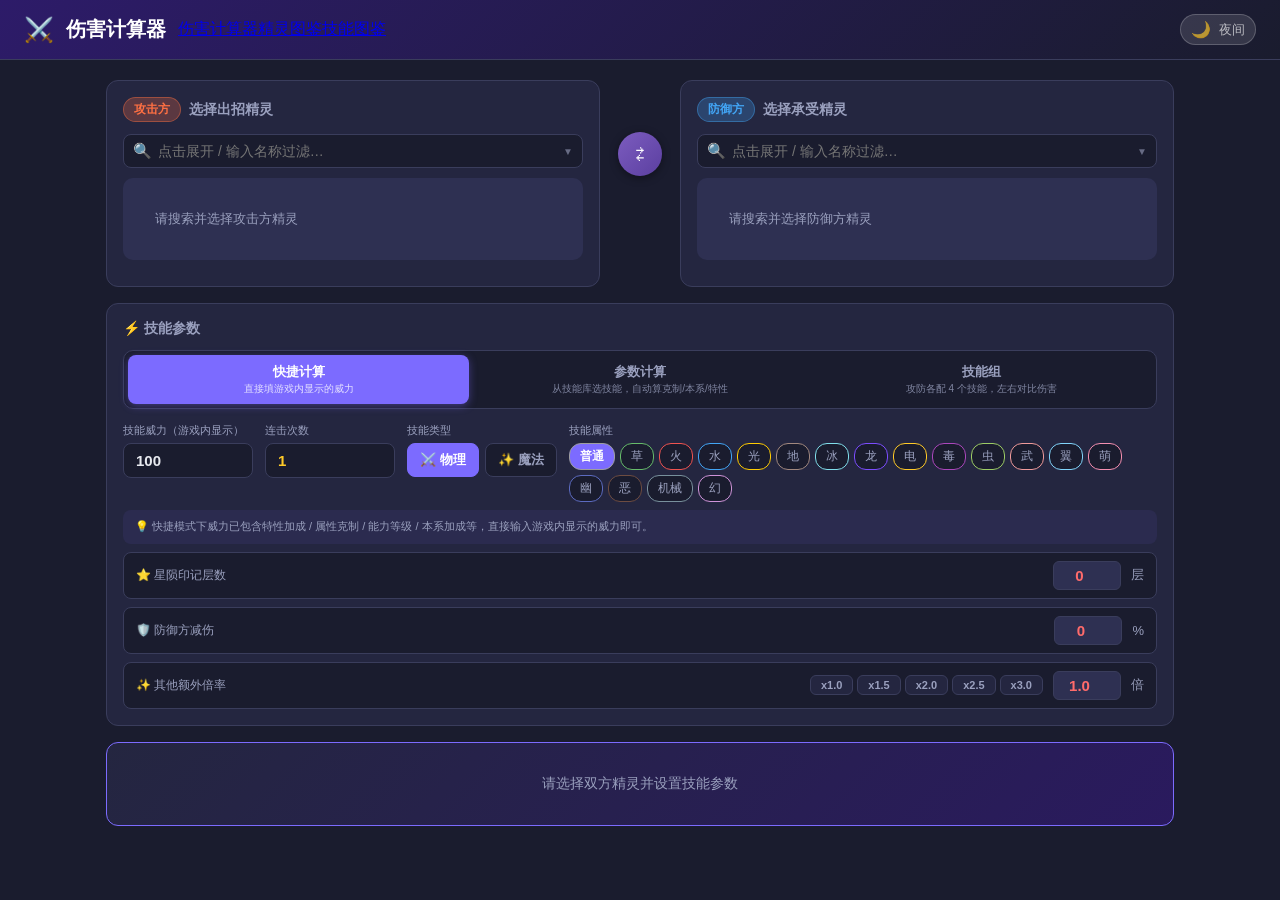
==== commit b0ffbac2: "顶部加入图鉴导航栏" ====
--- a/9178.html
+++ b/9178.html
@@ -15,6 +15,7 @@
   <div style="display:flex;flex-direction:column;gap:2px">
     <h1>伤害计算器</h1>
   </div>
+  <nav class="dex-nav"><a href="9178.html" class="active">伤害计算器</a><a href="pokedex.html">精灵图鉴</a><a href="skilldex.html">技能图鉴</a></nav>
   <div class="header-actions">
     <div class="theme-toggle" onclick="toggleTheme()">
       <span class="tt-icon" id="theme-icon">🌙</span>
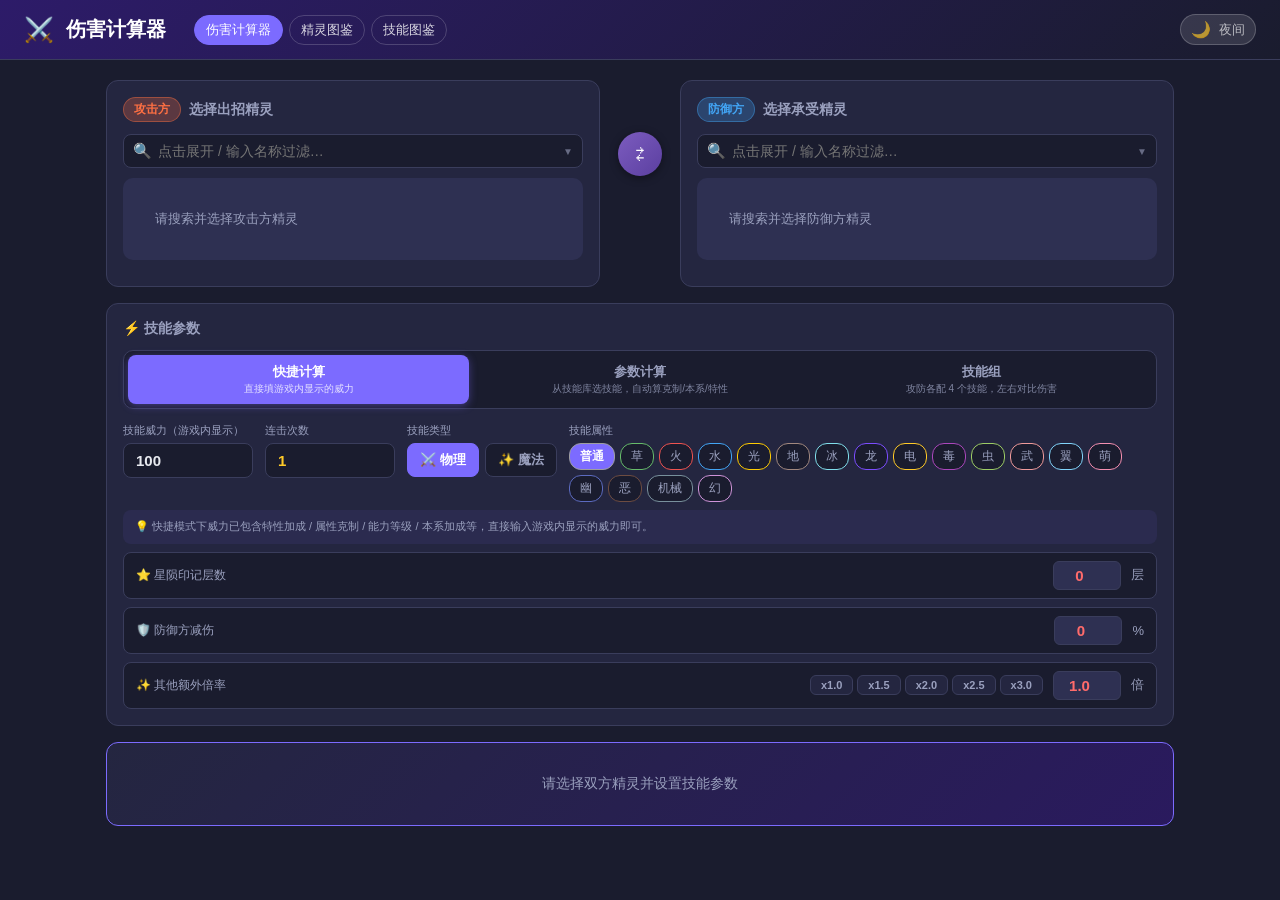
==== commit 30a56b6e: "feat: 计算器支持 ?spirit= 预选精灵" ====
--- a/9178.html
+++ b/9178.html
@@ -2647,7 +2647,21 @@
 switchMode(state.mode);
 rebuildQuickSkillSelect();
 buildFullSkillRows('atk');
-buildFullSkillRows('def');
+buildFullSkillRows('def');
+
+// ============================================================
+// 深链：?spirit= 自动预选攻击方精灵（来自图鉴页“去伤害计算”）
+// ============================================================
+(function () {
+  try {
+    const sp = new URLSearchParams(location.search).get('spirit');
+    if (sp && typeof SPIRITS !== 'undefined') {
+      const s = SPIRITS.find(x => x.n === sp);
+      if (s) { applySpirit('atk', s); window.scrollTo({ top: 0, behavior: 'smooth' }); }
+    }
+  } catch (e) {}
+})();
+
 </script>
 </body>
 </html>
--- a/css/head.css
+++ b/css/head.css
@@ -293,3 +293,8 @@
     .formula-row { font-size: 10px; word-break: break-all; }
     .search-input, .niv-select, .field-input, .skill-lib-search, .mult-box-input, .reduce-input { font-size: 16px; }
   }
+
+  .dex-nav { display:flex; gap:6px; margin-left:16px; align-items:center; flex-wrap:wrap; }
+  .dex-nav a { color:rgba(255,255,255,.82); text-decoration:none; font-size:13px; padding:5px 11px; border-radius:18px; border:1px solid rgba(255,255,255,.18); white-space:nowrap; }
+  .dex-nav a:hover { background:rgba(255,255,255,.15); }
+  .dex-nav a.active { background:var(--accent); border-color:var(--accent); color:#fff; }
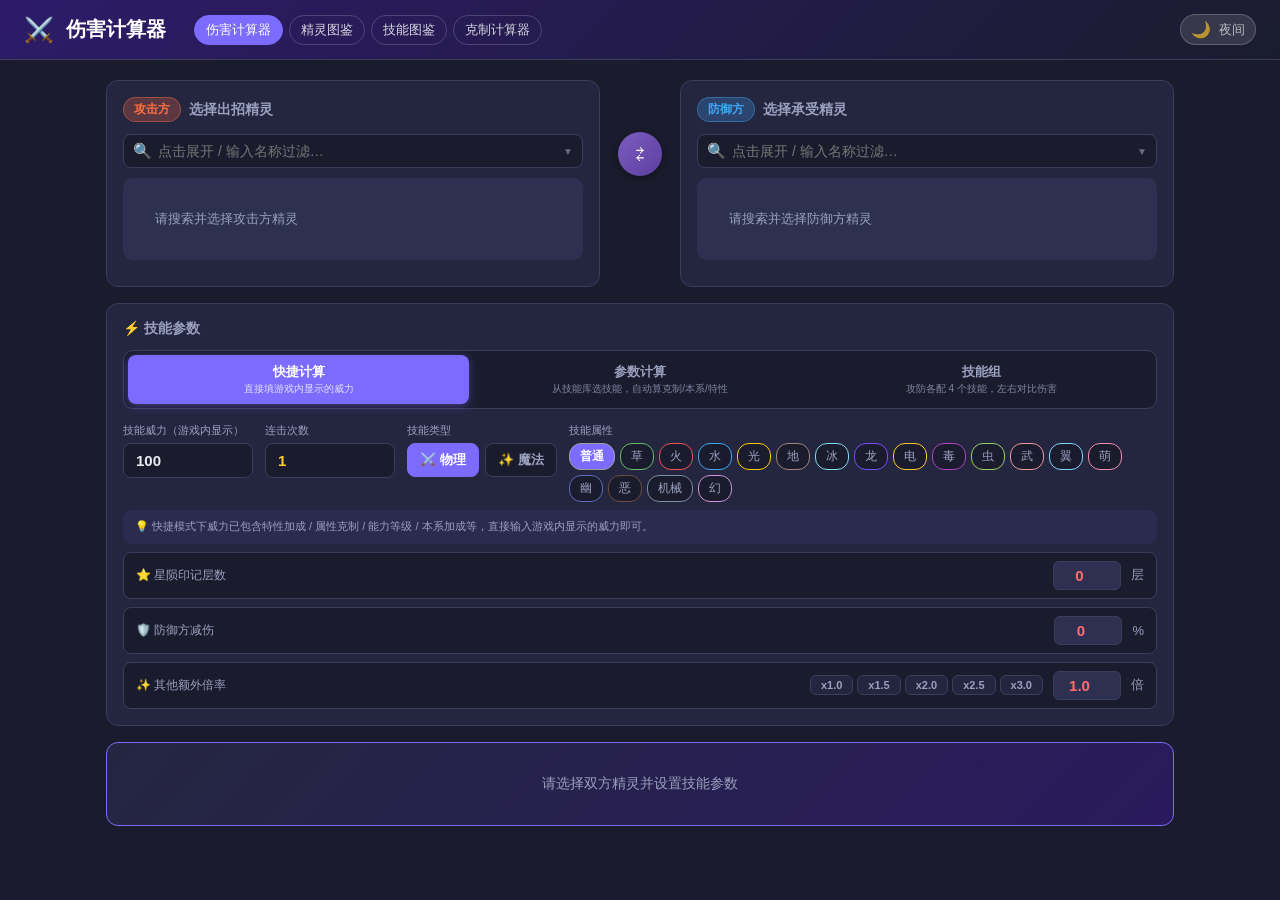
==== commit 5751130b: "update 9178.html (add 克制计算器 + nav)" ====
--- a/9178.html
+++ b/9178.html
@@ -15,7 +15,7 @@
   <div style="display:flex;flex-direction:column;gap:2px">
     <h1>伤害计算器</h1>
   </div>
-  <nav class="dex-nav"><a href="9178.html" class="active">伤害计算器</a><a href="pokedex.html">精灵图鉴</a><a href="skilldex.html">技能图鉴</a></nav>
+  <nav class="dex-nav"><a href="9178.html" class="active">伤害计算器</a><a href="pokedex.html">精灵图鉴</a><a href="skilldex.html">技能图鉴</a><a href="restraint.html">克制计算器</a></nav>
   <div class="header-actions">
     <div class="theme-toggle" onclick="toggleTheme()">
       <span class="tt-icon" id="theme-icon">🌙</span>
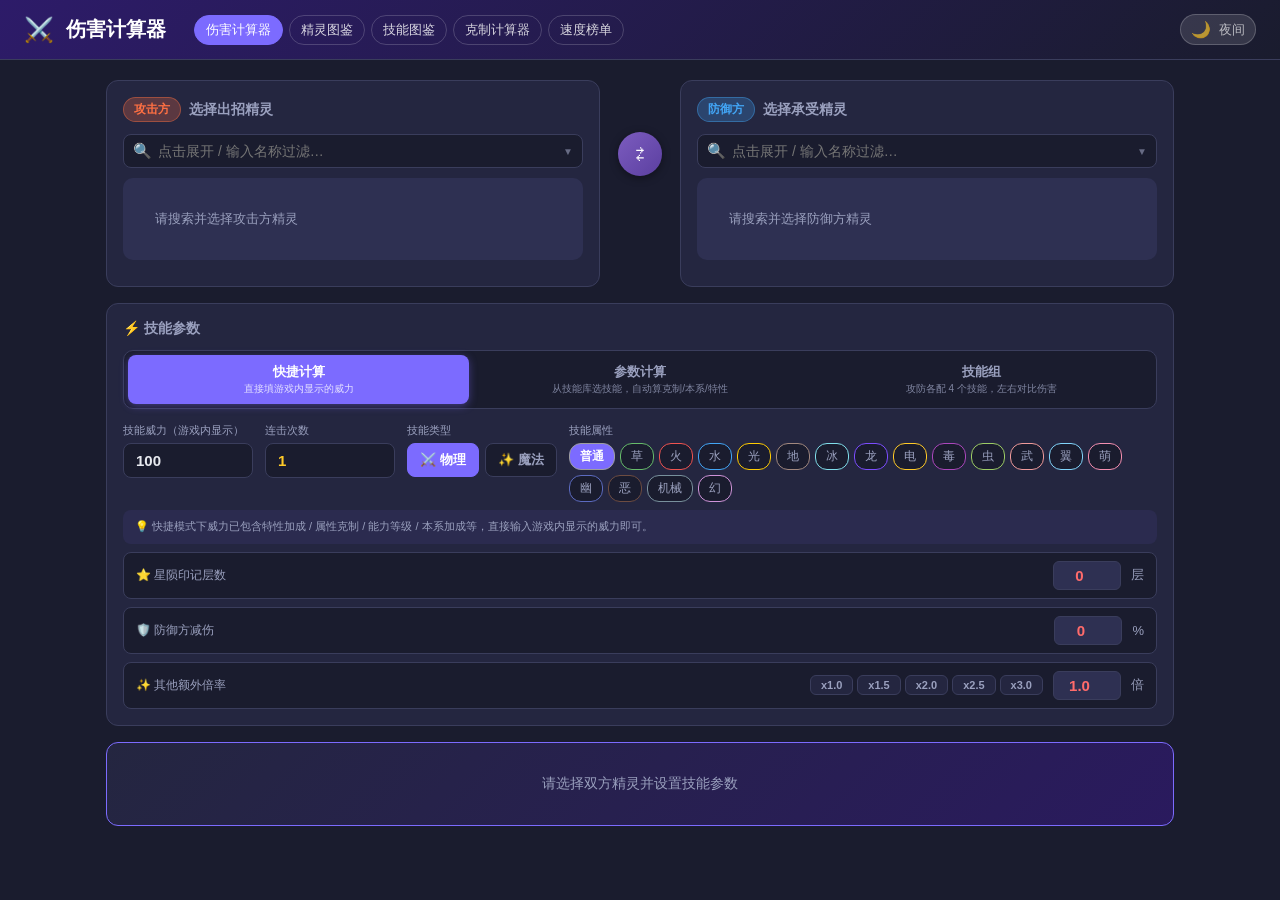
==== commit 12d465ef: "add speed ranking page (速度榜单) + nav wiring" ====
--- a/9178.html
+++ b/9178.html
@@ -15,7 +15,7 @@
   <div style="display:flex;flex-direction:column;gap:2px">
     <h1>伤害计算器</h1>
   </div>
-  <nav class="dex-nav"><a href="9178.html" class="active">伤害计算器</a><a href="pokedex.html">精灵图鉴</a><a href="skilldex.html">技能图鉴</a><a href="restraint.html">克制计算器</a></nav>
+  <nav class="dex-nav"><a href="9178.html" class="active">伤害计算器</a><a href="pokedex.html">精灵图鉴</a><a href="skilldex.html">技能图鉴</a><a href="restraint.html">克制计算器</a><a href="speed.html">速度榜单</a></nav>
   <div class="header-actions">
     <div class="theme-toggle" onclick="toggleTheme()">
       <span class="tt-icon" id="theme-icon">🌙</span>
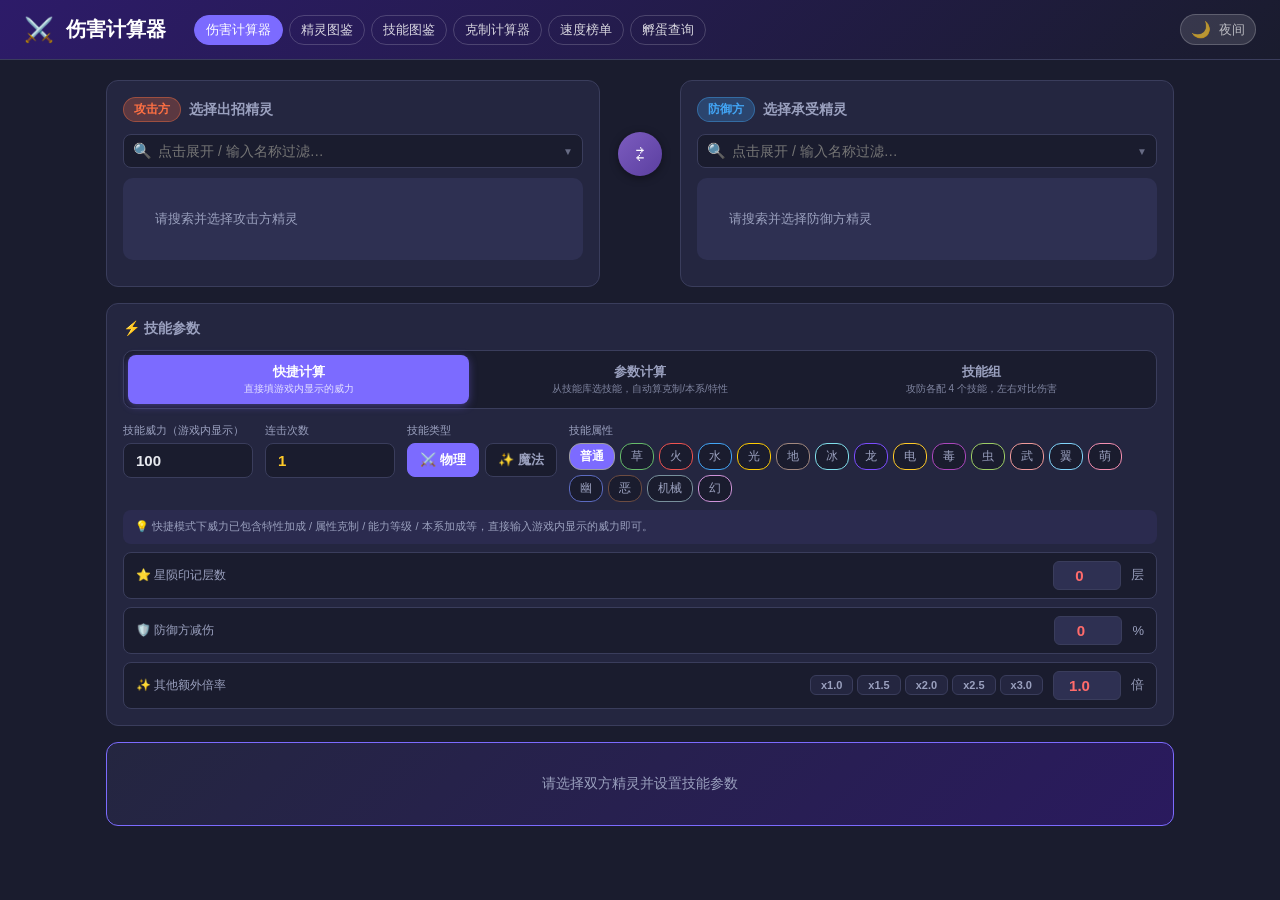
==== commit 2cebb6b2: "feat: 新增孵蛋查询页 eggs.html 并接入导航" ====
--- a/9178.html
+++ b/9178.html
@@ -15,7 +15,7 @@
   <div style="display:flex;flex-direction:column;gap:2px">
     <h1>伤害计算器</h1>
   </div>
-  <nav class="dex-nav"><a href="9178.html" class="active">伤害计算器</a><a href="pokedex.html">精灵图鉴</a><a href="skilldex.html">技能图鉴</a><a href="restraint.html">克制计算器</a><a href="speed.html">速度榜单</a></nav>
+  <nav class="dex-nav"><a href="9178.html" class="active">伤害计算器</a><a href="pokedex.html">精灵图鉴</a><a href="skilldex.html">技能图鉴</a><a href="restraint.html">克制计算器</a><a href="speed.html">速度榜单</a><a href="eggs.html">孵蛋查询</a></nav>
   <div class="header-actions">
     <div class="theme-toggle" onclick="toggleTheme()">
       <span class="tt-icon" id="theme-icon">🌙</span>
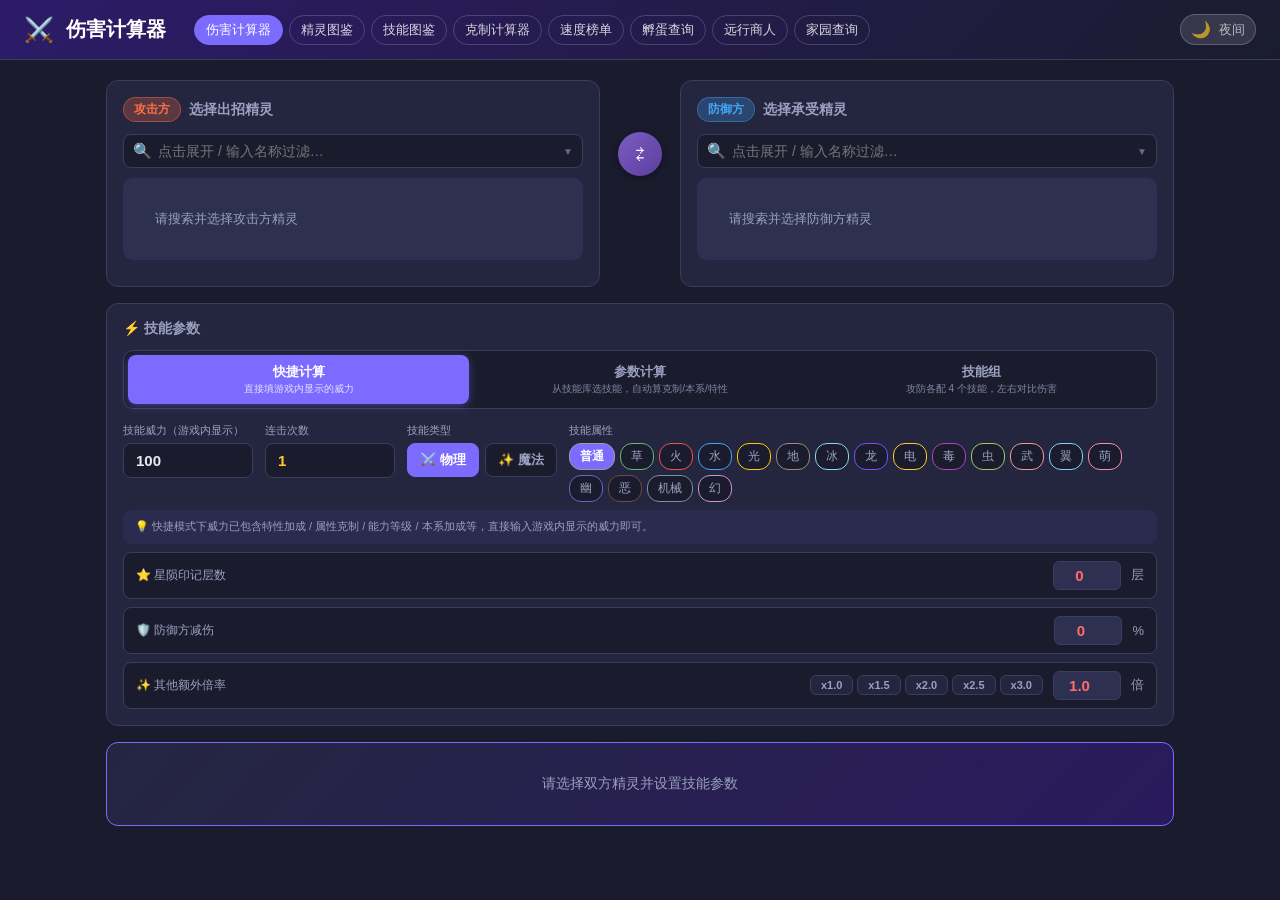
==== commit 0ca95610: "feat: 新增远行商人实时货架页 + 家园查询引导页 + 导航入口" ====
--- a/9178.html
+++ b/9178.html
@@ -15,7 +15,7 @@
   <div style="display:flex;flex-direction:column;gap:2px">
     <h1>伤害计算器</h1>
   </div>
-  <nav class="dex-nav"><a href="9178.html" class="active">伤害计算器</a><a href="pokedex.html">精灵图鉴</a><a href="skilldex.html">技能图鉴</a><a href="restraint.html">克制计算器</a><a href="speed.html">速度榜单</a><a href="eggs.html">孵蛋查询</a></nav>
+  <nav class="dex-nav"><a href="9178.html" class="active">伤害计算器</a><a href="pokedex.html">精灵图鉴</a><a href="skilldex.html">技能图鉴</a><a href="restraint.html">克制计算器</a><a href="speed.html">速度榜单</a><a href="eggs.html">孵蛋查询</a><a href="merchant.html">远行商人</a><a href="home.html">家园查询</a></nav>
   <div class="header-actions">
     <div class="theme-toggle" onclick="toggleTheme()">
       <span class="tt-icon" id="theme-icon">🌙</span>
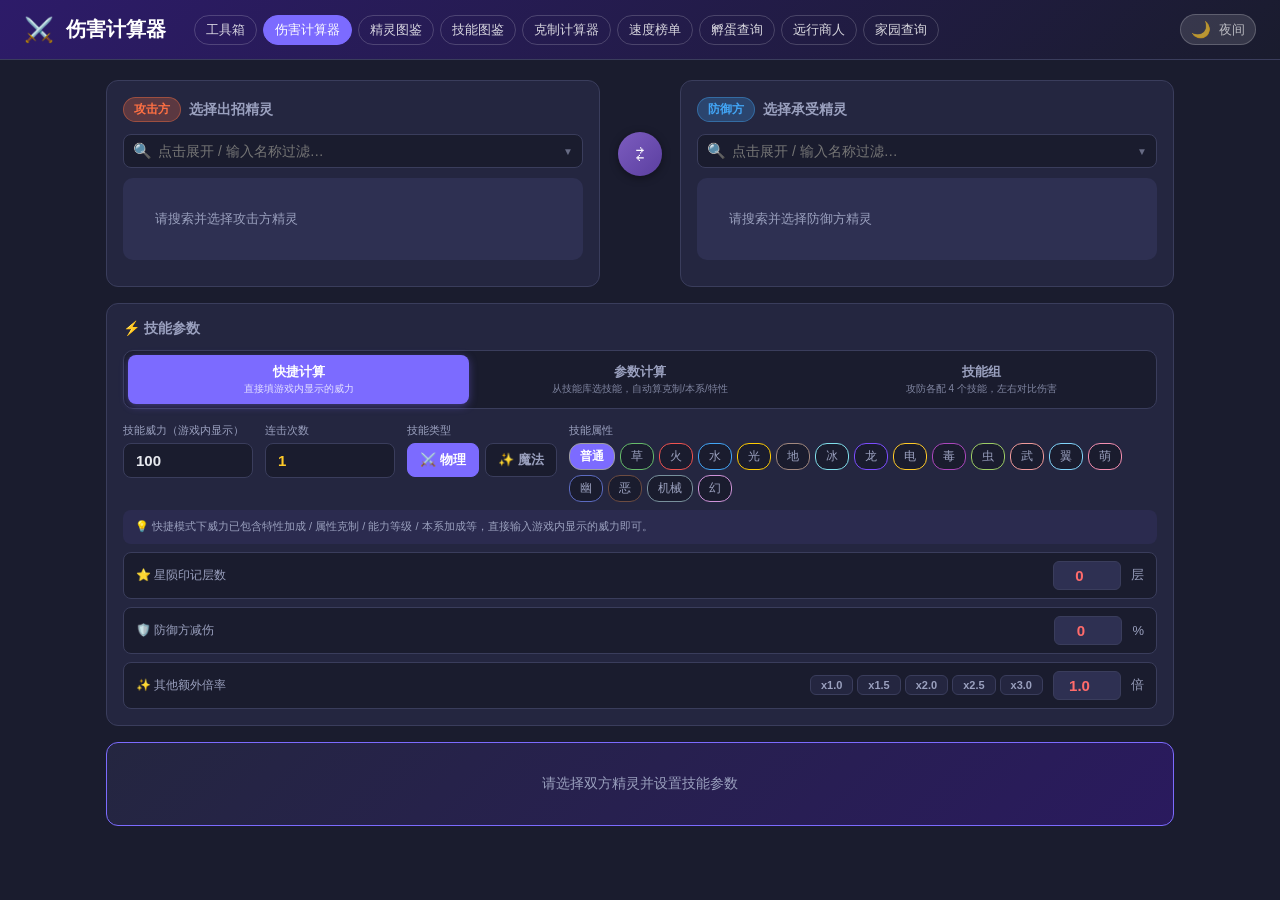
==== commit a748a52e: "feat: 各子页面导航栏加"工具箱"返回首页键" ====
--- a/9178.html
+++ b/9178.html
@@ -15,7 +15,7 @@
   <div style="display:flex;flex-direction:column;gap:2px">
     <h1>伤害计算器</h1>
   </div>
-  <nav class="dex-nav"><a href="9178.html" class="active">伤害计算器</a><a href="pokedex.html">精灵图鉴</a><a href="skilldex.html">技能图鉴</a><a href="restraint.html">克制计算器</a><a href="speed.html">速度榜单</a><a href="eggs.html">孵蛋查询</a><a href="merchant.html">远行商人</a><a href="home.html">家园查询</a></nav>
+  <nav class="dex-nav"><a href="index.html">工具箱</a><a href="9178.html" class="active">伤害计算器</a><a href="pokedex.html">精灵图鉴</a><a href="skilldex.html">技能图鉴</a><a href="restraint.html">克制计算器</a><a href="speed.html">速度榜单</a><a href="eggs.html">孵蛋查询</a><a href="merchant.html">远行商人</a><a href="home.html">家园查询</a></nav>
   <div class="header-actions">
     <div class="theme-toggle" onclick="toggleTheme()">
       <span class="tt-icon" id="theme-icon">🌙</span>
